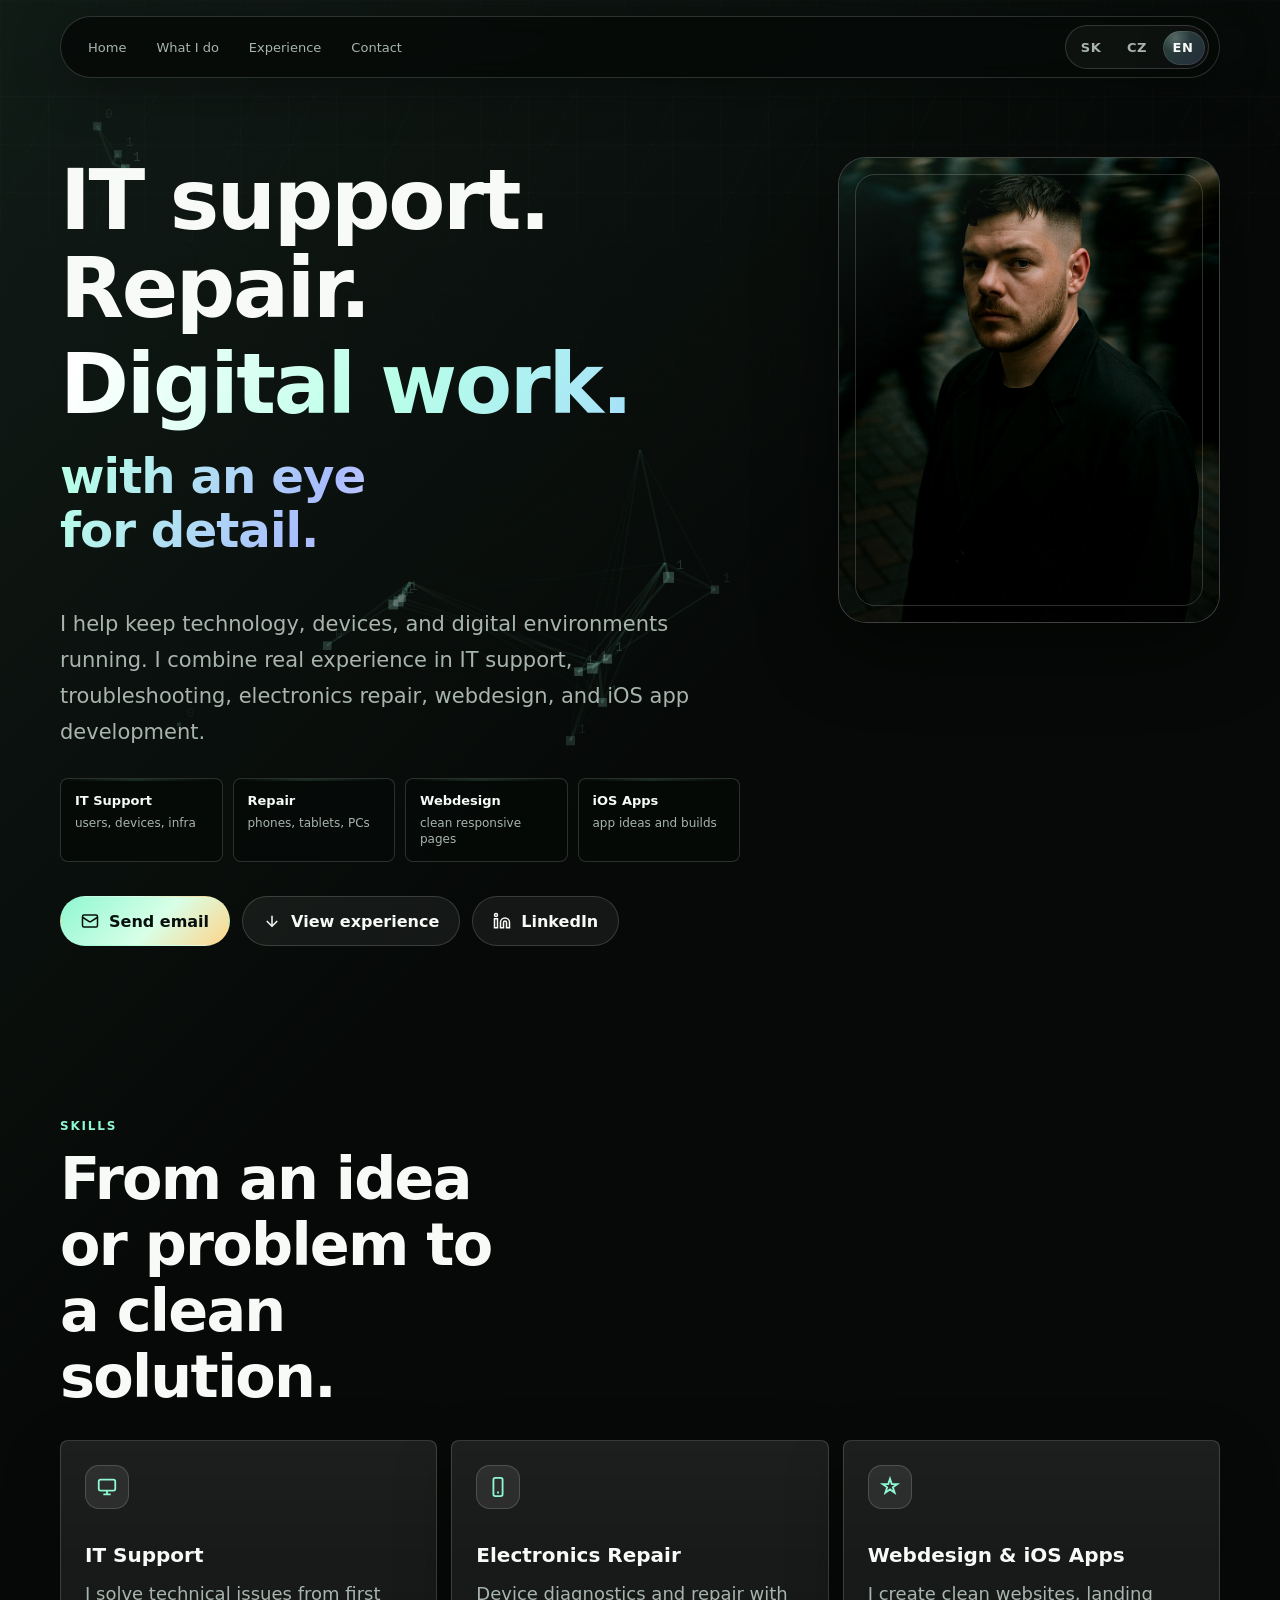
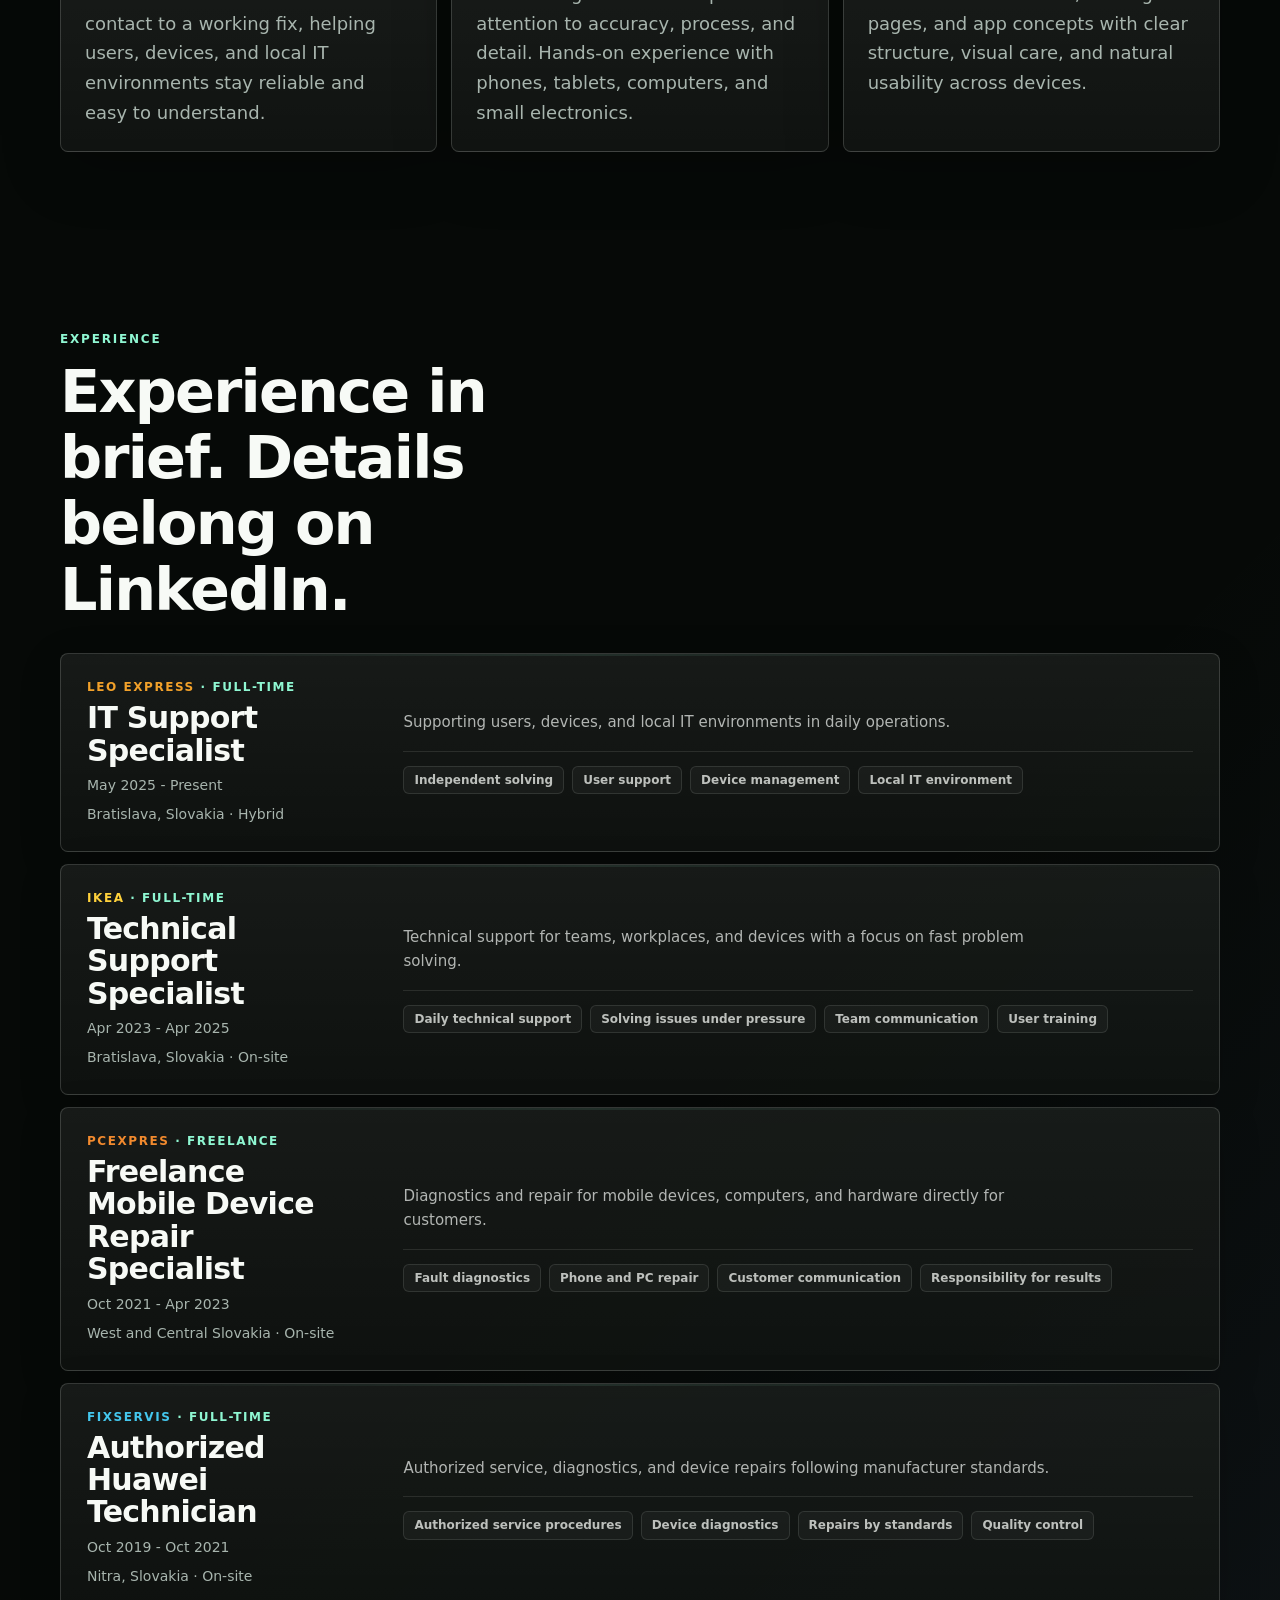
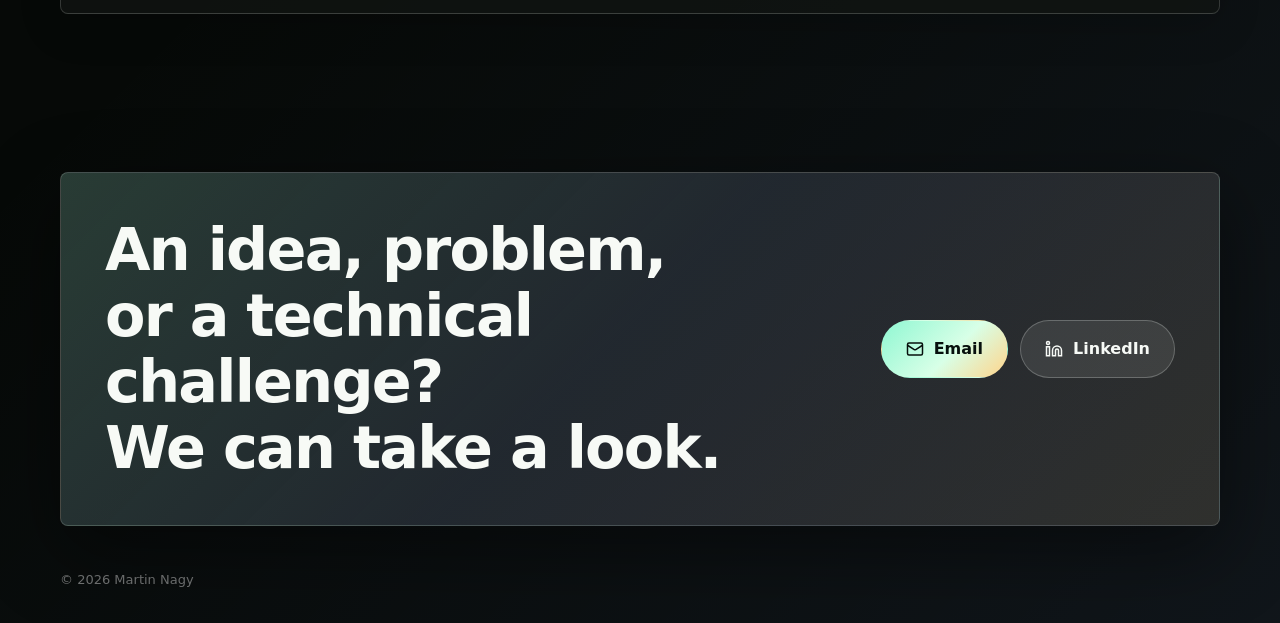
==== index.htm @ c81465e9 "Add files via upload mobile friendly edits" ====
<!DOCTYPE html>
<html lang="sk">
<head>
  <meta charset="UTF-8" />
  <meta name="viewport" content="width=device-width, initial-scale=1.0" />
  <meta name="description" content="Martin Nagy - IT support, electronics repair, webdesign, and iOS app development." />
  <title>MN | Digital</title>
  <style>
    :root {
      color-scheme: dark;
      --bg: #060907;
      --bg-2: #0c1110;
      --panel: rgba(247, 250, 246, 0.08);
      --panel-2: rgba(247, 250, 246, 0.12);
      --text: #f7faf6;
      --muted: #a8b5ae;
      --quiet: #728078;
      --line: rgba(247, 250, 246, 0.16);
      --line-strong: rgba(180, 255, 225, 0.28);
      --mint: #8ff7d2;
      --blue: #87a8ff;
      --amber: #ffd48a;
      --rose: #ff8ead;
      --shadow: 0 24px 80px rgba(0, 0, 0, 0.46);
    }

    @property --glow-alpha {
      syntax: "<number>";
      inherits: false;
      initial-value: 0;
    }

    * {
      box-sizing: border-box;
    }

    html {
      scroll-behavior: smooth;
    }

    body {
      margin: 0;
      min-height: 100vh;
      font-family: Inter, ui-sans-serif, system-ui, -apple-system, BlinkMacSystemFont, "Segoe UI", sans-serif;
      color: var(--text);
      background:
        linear-gradient(135deg, rgba(143, 247, 210, 0.08), transparent 28%),
        linear-gradient(315deg, rgba(135, 168, 255, 0.08), transparent 34%),
        var(--bg);
      overflow-x: hidden;
      isolation: isolate;
    }

    body::before {
      content: "";
      position: fixed;
      inset: 0;
      pointer-events: none;
      z-index: 0;
      opacity: 0.72;
      background:
        linear-gradient(rgba(255, 255, 255, 0.035) 1px, transparent 1px),
        linear-gradient(90deg, rgba(255, 255, 255, 0.035) 1px, transparent 1px),
        repeating-linear-gradient(115deg, transparent 0 88px, rgba(143, 247, 210, 0.045) 89px, transparent 92px);
      background-size: 48px 48px, 48px 48px, 260px 260px;
      mask-image: linear-gradient(to bottom, rgba(0, 0, 0, 0.75), transparent 78%);
    }

    body::after {
      content: "";
      position: fixed;
      inset: 0;
      pointer-events: none;
      z-index: 0;
      opacity: 0.13;
      background-image: radial-gradient(rgba(255,255,255,0.04) 1px, transparent 1px);
    }

    a {
      color: inherit;
    }

    button,
    a {
      -webkit-tap-highlight-color: transparent;
    }

    .cursor-tech {
      position: fixed;
      inset: 0;
      z-index: 0;
      pointer-events: none;
      opacity: 0.42;
      mix-blend-mode: normal;
    }

    #cursor-canvas {
      display: block;
      width: 100%;
      height: 100%;
    }

    .cursor-node,
    .cursor-bit,
    .cursor-link {
      position: absolute;
      left: 0;
      top: 0;
      pointer-events: none;
      will-change: transform, opacity;
    }

    .cursor-node {
      width: 14px;
      height: 14px;
      border-radius: 50%;
      background: radial-gradient(circle, rgba(184, 255, 232, 0.96) 0%, rgba(143, 247, 210, 0.8) 52%, rgba(143, 247, 210, 0) 100%);
      box-shadow: 0 0 30px rgba(143, 247, 210, 0.48), 0 0 52px rgba(143, 247, 210, 0.16);
      filter: blur(0.2px);
    }

    .cursor-bit {
      color: rgba(184, 255, 232, 0.34);
      font-family: ui-monospace, SFMono-Regular, Menlo, Consolas, monospace;
      font-size: 18px;
      line-height: 1;
      text-shadow: 0 0 14px rgba(143, 247, 210, 0.14);
    }

    .cursor-link {
      height: 3px;
      transform-origin: left center;
      background: linear-gradient(90deg, rgba(143, 247, 210, 0.34), rgba(143, 247, 210, 0.16), transparent);
      box-shadow: 0 0 14px rgba(143, 247, 210, 0.16);
    }

    .ambient-tech {
      position: fixed;
      inset: 0;
      z-index: 0;
      pointer-events: none;
      overflow: hidden;
      opacity: 0.5;
    }

    .ambient-tech::before,
    .ambient-tech::after {
      content: none;
    }

    .ambient-orb {
      position: absolute;
      width: 132px;
      height: 132px;
      border-radius: 50%;
      opacity: 0;
      transform: translate(-50%, -50%) scale(0.72);
      background:
        radial-gradient(circle, rgba(184, 255, 232, 0.24) 0%, rgba(143, 247, 210, 0.14) 42%, rgba(143, 247, 210, 0.05) 64%, transparent 78%),
        radial-gradient(circle at 38% 38%, rgba(184, 255, 232, 0.22), transparent 28%);
      box-shadow: 0 0 28px rgba(143, 247, 210, 0.14), 0 0 52px rgba(143, 247, 210, 0.06);
      filter: blur(0.3px);
      animation: ambientOrb 4s ease-in-out forwards;
      will-change: transform, opacity;
    }

    @keyframes ambientOrb {
      0% {
        opacity: 0;
        transform: translate(-50%, -50%) scale(0.68);
      }
      18% {
        opacity: 0.96;
        transform: translate(-50%, -50%) scale(1);
      }
      72% {
        opacity: 0.84;
        transform: translate(-50%, -50%) scale(1.12);
      }
      100% {
        opacity: 0;
        transform: translate(-50%, -50%) scale(1.3);
      }
    }

    @keyframes mobileSignalDrift {
      0% {
        opacity: 0.22;
        transform: translate3d(-3%, -2%, 0) scale(1);
      }
      50% {
        opacity: 0.38;
        transform: translate3d(3%, 2%, 0) scale(1.04);
      }
      100% {
        opacity: 0.22;
        transform: translate3d(-3%, -2%, 0) scale(1);
      }
    }

    .page {
      position: relative;
      z-index: 2;
    }

    .shell {
      width: min(1160px, calc(100% - 32px));
      margin: 0 auto;
    }

    .topbar {
      position: sticky;
      top: 0;
      z-index: 20;
      padding: 16px 0;
      backdrop-filter: blur(18px);
    }

    .nav {
      display: grid;
      grid-template-columns: 1fr auto;
      align-items: center;
      gap: 16px;
      min-height: 58px;
      padding: 8px 10px 8px 14px;
      border: 1px solid var(--line);
      border-radius: 999px;
      background: rgba(6, 9, 7, 0.82);
      box-shadow: 0 12px 50px rgba(0, 0, 0, 0.3);
    }

    .nav-links {
      display: flex;
      justify-content: flex-start;
      gap: 4px;
    }

    .nav-links a,
    .lang-button {
      border: 0;
      border-radius: 999px;
      color: var(--muted);
      background: transparent;
      text-decoration: none;
      font: inherit;
      font-size: 13px;
      line-height: 1;
      cursor: pointer;
      transition: color 180ms ease, background 180ms ease, transform 180ms ease;
    }

    .nav-links a {
      padding: 12px 13px;
    }

    .nav-links a:hover,
    .lang-button:hover,
    .lang-button.active {
      color: var(--text);
    }

    .nav-links a:hover {
      background: rgba(255, 255, 255, 0.08);
    }

    .language-switcher {
      position: relative;
      justify-self: end;
      display: flex;
      align-items: center;
      gap: 4px;
      padding: 4px;
      border: 1px solid var(--line);
      border-radius: 999px;
      background: rgba(255, 255, 255, 0.04);
      isolation: isolate;
      overflow: hidden;
    }

    .language-indicator {
      position: absolute;
      left: 0;
      top: 0;
      z-index: 0;
      width: 42px;
      height: 34px;
      border-radius: 999px;
      background:
        radial-gradient(circle at 30% 20%, rgba(255, 255, 255, 0.22), transparent 38%),
        linear-gradient(135deg, rgba(143, 247, 210, 0.22), rgba(135, 168, 255, 0.18));
      box-shadow:
        inset 0 0 0 1px rgba(255, 255, 255, 0.09),
        0 10px 28px rgba(0, 0, 0, 0.28);
      transition: transform 380ms cubic-bezier(0.22, 1, 0.36, 1), width 380ms cubic-bezier(0.22, 1, 0.36, 1), height 380ms cubic-bezier(0.22, 1, 0.36, 1), box-shadow 240ms ease;
    }

    .language-switcher.switching .language-indicator {
      box-shadow:
        inset 0 0 0 1px rgba(255, 255, 255, 0.16),
        0 0 22px rgba(143, 247, 210, 0.22),
        0 12px 34px rgba(0, 0, 0, 0.32);
    }

    .lang-button {
      position: relative;
      z-index: 1;
      width: 42px;
      height: 34px;
      font-weight: 800;
      letter-spacing: 0.04em;
    }

    [data-i18n],
    [data-i18n-html] {
      transition: opacity 240ms ease, transform 240ms ease, filter 240ms ease;
    }

    body.language-changing [data-i18n],
    body.language-changing [data-i18n-html] {
      opacity: 0.28;
      transform: translateY(5px);
      filter: blur(3px);
    }

    .hero {
      display: grid;
      grid-template-columns: minmax(0, 1.18fr) minmax(170px, 0.62fr);
      gap: clamp(24px, 4vw, 54px);
      align-items: start;
      padding: clamp(48px, 7vh, 68px) 0 clamp(72px, 9vh, 104px);
    }

    .hero-copy {
      position: relative;
    }

    .kicker {
      display: inline-flex;
      align-items: center;
      gap: 10px;
      margin-bottom: 22px;
      color: var(--mint);
      font-size: 12px;
      font-weight: 800;
      letter-spacing: 0.15em;
      text-transform: uppercase;
    }

    .kicker::before {
      content: "";
      width: 9px;
      height: 9px;
      border-radius: 50%;
      background: var(--mint);
      box-shadow: 0 0 22px rgba(143, 247, 210, 0.9);
    }

    h1,
    h2,
    h3,
    p {
      margin: 0;
    }

    h1 {
      max-width: min(700px, 100%);
      font-size: clamp(44px, 6.5vw, 88px);
      line-height: 1.06;
      letter-spacing: -0.028em;
      text-wrap: balance;
    }

    .tone {
      display: block;
      max-width: 100%;
      margin-top: -0.04em;
      padding-top: 0.08em;
      padding-bottom: 0.26em;
      font-size: inherit;
      line-height: 1.16;
      letter-spacing: inherit;
      white-space: normal;
      overflow-wrap: normal;
      color: transparent;
      background: linear-gradient(115deg, #ffffff 4%, #b8ffe8 48%, #9fd7ff 92%);
      -webkit-background-clip: text;
      background-clip: text;
    }

    .detail-tone {
      font-size: 0.58em;
      line-height: 1.12;
      letter-spacing: -0.02em;
      margin-top: -0.2em;
      padding-bottom: 0.18em;
      max-width: 11.8em;
      white-space: normal;
      text-align: left;
      text-wrap: balance;
      background: linear-gradient(115deg, #b8ffe8 4%, #a9bcff 46%, #f0dcff 70%, #ffd48a 96%);
      -webkit-background-clip: text;
      background-clip: text;
    }

    .lead {
      max-width: 680px;
      margin-top: 40px;
      color: var(--muted);
      font-size: clamp(17px, 2vw, 21px);
      line-height: 1.72;
      overflow-wrap: break-word;
    }

    .skill-rail {
      display: grid;
      grid-template-columns: repeat(4, minmax(0, 1fr));
      gap: 10px;
      max-width: 680px;
      margin-top: 28px;
    }

    .rail-item {
      position: relative;
      overflow: hidden;
      isolation: isolate;
      --glow-alpha: 0;
      min-height: 76px;
      padding: 14px;
      border: 1px solid var(--line);
      border-radius: 8px;
      background:
        radial-gradient(circle at var(--x, 50%) var(--y, 0%), rgb(143 247 210 / var(--glow-alpha)), transparent 44%),
        rgba(255, 255, 255, 0.055);
      transition: transform 280ms ease, border-color 280ms ease, background-color 280ms ease, box-shadow 280ms ease, --glow-alpha 360ms ease;
    }

    .rail-item:hover {
      --glow-alpha: 0.1;
      transform: translateY(-3px);
      border-color: var(--line-strong);
      background:
        radial-gradient(circle at var(--x, 50%) var(--y, 0%), rgb(143 247 210 / var(--glow-alpha)), transparent 44%),
        rgba(255, 255, 255, 0.066);
      box-shadow: 0 14px 38px rgba(0, 0, 0, 0.18), 0 0 18px rgba(143, 247, 210, 0.035);
    }

    .rail-item::before {
      content: "";
      position: absolute;
      top: 0;
      left: 0;
      width: 100%;
      height: 2px;
      background: linear-gradient(90deg, transparent 0%, rgba(143, 247, 210, 0.12) 12%, rgba(143, 247, 210, 0.42) 45%, rgba(143, 247, 210, 0.16) 78%, transparent 100%);
      opacity: 0.34;
      box-shadow: 0 0 10px rgba(143, 247, 210, 0.08);
    }

    .rail-item::after {
      content: "";
      position: absolute;
      left: -48%;
      top: 0;
      z-index: 0;
      width: 38%;
      height: 2px;
      border-radius: 999px;
      background: linear-gradient(90deg, transparent, rgba(143, 247, 210, 0.18), rgba(143, 247, 210, 0.64), rgba(143, 247, 210, 0.18), transparent);
      box-shadow: 0 0 14px rgba(143, 247, 210, 0.18);
      animation: neonSweep 10.5s ease-in-out infinite;
      pointer-events: none;
    }

    .rail-item:nth-child(2)::after {
      animation-delay: 2.2s;
    }

    .rail-item:nth-child(3)::after {
      animation-delay: 4.4s;
    }

    .rail-item:nth-child(4)::after {
      animation-delay: 6.6s;
    }

    .rail-item strong,
    .rail-item span {
      position: relative;
      z-index: 1;
      display: block;
    }

    .rail-item strong {
      margin-bottom: 6px;
      font-size: 13px;
      line-height: 1.2;
    }

    .rail-item span {
      color: var(--muted);
      font-size: 12px;
      line-height: 1.35;
      overflow-wrap: break-word;
    }

    .actions {
      display: flex;
      flex-wrap: wrap;
      gap: 12px;
      margin-top: 34px;
    }

    .button {
      display: inline-flex;
      align-items: center;
      justify-content: center;
      gap: 10px;
      min-height: 50px;
      padding: 0 20px;
      border: 1px solid var(--line);
      border-radius: 999px;
      color: var(--text);
      background: rgba(255, 255, 255, 0.06);
      text-decoration: none;
      text-align: center;
      font-weight: 750;
      white-space: normal;
      transition: transform 200ms ease, border-color 200ms ease, background 200ms ease, box-shadow 200ms ease;
    }

    .button:hover {
      transform: translateY(-3px);
      border-color: var(--line-strong);
      background: rgba(255, 255, 255, 0.1);
      box-shadow: 0 16px 40px rgba(0, 0, 0, 0.26);
    }

    .button.primary {
      color: #07100d;
      border-color: transparent;
      background: linear-gradient(135deg, var(--mint), #d8ffe7 56%, var(--amber));
    }

    .button svg {
      width: 18px;
      height: 18px;
      flex: 0 0 auto;
    }

    .profile {
      position: relative;
      display: grid;
      gap: 16px;
      justify-self: end;
      width: min(420px, 100%);
    }

    .portrait {
      position: relative;
      overflow: hidden;
      aspect-ratio: 0.82;
      border: 1px solid var(--line);
      border-radius: 28px;
      background: var(--panel);
      box-shadow: var(--shadow);
      isolation: isolate;
    }

    .portrait::before {
      content: "";
      position: absolute;
      inset: 0;
      z-index: 2;
      background:
        linear-gradient(145deg, rgba(143, 247, 210, 0.1), transparent 34%),
        linear-gradient(to top, rgba(0, 0, 0, 0.54), transparent 50%);
      pointer-events: none;
    }

    .portrait::after {
      content: "";
      position: absolute;
      inset: 16px;
      z-index: 3;
      border: 1px solid rgba(255, 255, 255, 0.17);
      border-radius: 20px;
      pointer-events: none;
    }

    .portrait img {
      width: 100%;
      height: 100%;
      object-fit: cover;
      transform: scale(1.035);
      filter: saturate(0.96) contrast(1.06);
    }

    .status-card {
      display: grid;
      grid-template-columns: 1fr auto;
      gap: 14px;
      align-items: center;
      padding: 18px;
      border: 1px solid var(--line);
      border-radius: 18px;
      background: rgba(255, 255, 255, 0.075);
      backdrop-filter: blur(16px);
      box-shadow: 0 18px 60px rgba(0, 0, 0, 0.24);
    }

    .status-card strong {
      display: block;
      margin-bottom: 5px;
      font-size: 18px;
    }

    .status-card span {
      color: var(--muted);
      font-size: 13px;
      line-height: 1.5;
    }

    .signal {
      width: 52px;
      height: 52px;
      border-radius: 16px;
      background:
        linear-gradient(135deg, rgba(143, 247, 210, 0.32), rgba(135, 168, 255, 0.14)),
        rgba(255, 255, 255, 0.08);
      display: grid;
      place-items: center;
      color: var(--mint);
    }

    .signal svg {
      width: 25px;
      height: 25px;
    }

    section {
      padding: 88px 0;
    }

    .section-head {
      display: grid;
      grid-template-columns: 0.8fr 1.2fr;
      gap: 28px;
      align-items: end;
      margin-bottom: 30px;
    }

    .label {
      color: var(--mint);
      font-size: 12px;
      font-weight: 850;
      letter-spacing: 0.15em;
      text-transform: uppercase;
    }

    h2 {
      margin-top: 12px;
      font-size: clamp(32px, 4.6vw, 62px);
      line-height: 1.12;
      letter-spacing: -0.03em;
    }

    .section-copy {
      color: var(--muted);
      font-size: 17px;
      line-height: 1.72;
    }

    .services {
      display: grid;
      grid-template-columns: repeat(3, minmax(0, 1fr));
      gap: 14px;
    }

    .card {
      position: relative;
      overflow: hidden;
      min-height: 232px;
      padding: 24px;
      border: 1px solid var(--line);
      border-radius: 8px;
      background: linear-gradient(180deg, rgba(255, 255, 255, 0.095), rgba(255, 255, 255, 0.045));
      box-shadow: 0 18px 60px rgba(0, 0, 0, 0.24);
      transition: transform 280ms ease, border-color 280ms ease, background 280ms ease, box-shadow 280ms ease;
    }

    .card::before {
      content: "";
      position: absolute;
      inset: -1px;
      opacity: 0;
      background: radial-gradient(circle at var(--x, 50%) var(--y, 0%), rgba(143, 247, 210, 0.14), transparent 38%);
      transition: opacity 320ms ease;
      pointer-events: none;
    }

    .card:hover {
      transform: translateY(-3px);
      border-color: var(--line-strong);
      background: linear-gradient(180deg, rgba(255, 255, 255, 0.108), rgba(255, 255, 255, 0.048));
      box-shadow: 0 18px 54px rgba(0, 0, 0, 0.24), 0 0 20px rgba(143, 247, 210, 0.035);
    }

    .card:hover::before {
      opacity: 1;
    }

    .card > * {
      position: relative;
      z-index: 1;
    }

    .icon {
      display: grid;
      place-items: center;
      width: 44px;
      height: 44px;
      margin-bottom: 34px;
      border-radius: 14px;
      color: var(--mint);
      background: rgba(255, 255, 255, 0.08);
      border: 1px solid var(--line);
    }

    .icon svg {
      width: 22px;
      height: 22px;
    }

    .card h3 {
      margin-bottom: 12px;
      font-size: 20px;
      line-height: 1.2;
    }

    .card p {
      color: var(--muted);
      line-height: 1.65;
      font-size: 18px;
    }

    .stack {
      display: flex;
      flex-wrap: wrap;
      gap: 10px;
      margin-top: 26px;
    }

    .pill {
      padding: 10px 13px;
      border: 1px solid var(--line);
      border-radius: 999px;
      color: var(--muted);
      background: rgba(255, 255, 255, 0.045);
      font-size: 14px;
    }

    .metric-grid {
      display: grid;
      grid-template-columns: repeat(4, minmax(0, 1fr));
      gap: 12px;
      margin-top: 34px;
    }

    .metric {
      position: relative;
      overflow: hidden;
      padding: 18px;
      border: 1px solid var(--line);
      border-radius: 8px;
      background: rgba(255, 255, 255, 0.055);
    }

    .metric::before {
      content: "";
      position: absolute;
      left: 0;
      top: 0;
      width: 100%;
      height: 2px;
      background: linear-gradient(90deg, transparent 0%, rgba(143, 247, 210, 0.1) 12%, rgba(143, 247, 210, 0.38) 46%, rgba(143, 247, 210, 0.14) 78%, transparent 100%);
      opacity: 0.3;
      box-shadow: 0 0 10px rgba(143, 247, 210, 0.08);
    }

    .metric::after {
      content: "";
      position: absolute;
      left: -52%;
      top: 0;
      width: 40%;
      height: 2px;
      border-radius: 999px;
      background: linear-gradient(90deg, transparent, rgba(143, 247, 210, 0.16), rgba(143, 247, 210, 0.58), rgba(143, 247, 210, 0.16), transparent);
      box-shadow: 0 0 14px rgba(143, 247, 210, 0.16);
      animation: neonSweep 12s ease-in-out infinite;
      pointer-events: none;
    }

    .metric:nth-child(2)::after {
      animation-delay: 3s;
    }

    .metric:nth-child(3)::after {
      animation-delay: 6s;
    }

    .metric:nth-child(4)::after {
      animation-delay: 9s;
    }

    .metric strong {
      display: block;
      margin-bottom: 6px;
      font-size: 24px;
      letter-spacing: -0.03em;
      color: var(--text);
    }

    .metric span {
      color: var(--muted);
      font-size: 13px;
      line-height: 1.45;
    }

    .experience-list {
      display: grid;
      gap: 12px;
    }

    .experience-item {
      position: relative;
      overflow: hidden;
      --glow-alpha: 0;
      display: grid;
      grid-template-columns: minmax(260px, 0.34fr) minmax(0, 1fr);
      gap: clamp(22px, 4vw, 48px);
      align-items: center;
      padding: clamp(20px, 2.4vw, 26px);
      border: 1px solid var(--line);
      border-radius: 8px;
      background:
        radial-gradient(circle at var(--x, 50%) var(--y, 0%), rgb(143 247 210 / var(--glow-alpha)), transparent 40%),
        linear-gradient(180deg, rgba(255, 255, 255, 0.07), rgba(255, 255, 255, 0.035)),
        rgba(6, 9, 7, 0.82);
      box-shadow: 0 12px 42px rgba(0, 0, 0, 0.18);
      transition: transform 280ms ease, border-color 280ms ease, background-color 280ms ease, box-shadow 280ms ease, --glow-alpha 360ms ease;
    }

    .experience-item:hover {
      --glow-alpha: 0.08;
      transform: translateY(-3px);
      border-color: var(--line-strong);
      background:
        radial-gradient(circle at var(--x, 50%) var(--y, 0%), rgb(143 247 210 / var(--glow-alpha)), transparent 40%),
        linear-gradient(180deg, rgba(255, 255, 255, 0.078), rgba(255, 255, 255, 0.038)),
        rgba(6, 9, 7, 0.86);
      box-shadow: 0 16px 48px rgba(0, 0, 0, 0.2), 0 0 18px rgba(143, 247, 210, 0.028);
    }

    .experience-item::before {
      content: "";
      position: absolute;
      left: 0;
      top: 0;
      width: 100%;
      height: 2px;
      background: linear-gradient(90deg, transparent 0%, rgba(143, 247, 210, 0.1) 12%, rgba(143, 247, 210, 0.34) 46%, rgba(143, 247, 210, 0.12) 78%, transparent 100%);
      opacity: 0.28;
      box-shadow: 0 0 10px rgba(143, 247, 210, 0.08);
    }

    .experience-item::after {
      content: "";
      position: absolute;
      left: -34%;
      top: 0;
      width: 24%;
      height: 2px;
      border-radius: 999px;
      background: linear-gradient(90deg, transparent, rgba(143, 247, 210, 0.14), rgba(143, 247, 210, 0.54), rgba(143, 247, 210, 0.14), transparent);
      box-shadow: 0 0 14px rgba(143, 247, 210, 0.16);
      animation: neonSweep 14s ease-in-out infinite;
      pointer-events: none;
    }

    .experience-item:nth-child(2)::after {
      animation-delay: 3.5s;
    }

    .experience-item:nth-child(3)::after {
      animation-delay: 7s;
    }

    .experience-item:nth-child(4)::after {
      animation-delay: 10.5s;
    }

    .experience-meta {
      display: grid;
      gap: 8px;
      align-items: start;
      max-width: none;
    }

    .company {
      color: var(--mint);
      font-size: 12px;
      font-weight: 850;
      letter-spacing: 0.13em;
      text-transform: uppercase;
    }

    .company-brand.leo {
      color: #f2a12a;
    }

    .company-brand.ikea {
      color: #ffd23c;
    }

    .company-brand.pcexpres {
      color: #f28a2e;
    }

    .company-brand.fixservis {
      color: #44c7ee;
    }

    .role {
      font-size: clamp(22px, 2.35vw, 30px);
      line-height: 1.08;
      letter-spacing: -0.025em;
    }

    .duration,
    .location {
      color: var(--muted);
      font-size: 14px;
      line-height: 1.5;
      text-align: left;
    }

    .experience-details {
      min-width: 0;
    }

    .experience-summary {
      max-width: 68ch;
      color: rgba(247, 250, 246, 0.7);
      font-size: 15px;
      line-height: 1.58;
    }

    .experience-skills {
      display: flex;
      flex-wrap: wrap;
      gap: 8px;
      margin-top: 16px;
      padding-top: 14px;
      border-top: 1px solid rgba(247, 250, 246, 0.1);
      overflow: visible;
    }

    .experience-skills span {
      position: relative;
      overflow: hidden;
      display: inline-flex;
      align-items: center;
      justify-content: center;
      min-height: 28px;
      padding: 6px 10px;
      border: 1px solid rgba(247, 250, 246, 0.11);
      border-radius: 6px;
      color: rgba(247, 250, 246, 0.74);
      background: rgba(255, 255, 255, 0.035);
      transition: color 180ms ease, border-color 180ms ease, background 180ms ease;
    }

    .experience-skills b {
      position: relative;
      z-index: 1;
      display: block;
      color: inherit;
      font-size: 12px;
      font-weight: 720;
      line-height: 1.2;
      letter-spacing: 0;
      text-align: center;
      text-shadow: none;
    }

    .experience-skills span::before {
      content: none;
    }

    .experience-skills span:hover {
      color: rgba(247, 250, 246, 0.96);
      border-color: rgba(143, 247, 210, 0.24);
      background: rgba(143, 247, 210, 0.055);
    }

    .experience-skills span:hover b {
      color: inherit;
    }

    .rail-item,
    .card,
    .metric,
    .experience-item,
    .contact-band,
    .status-card {
      background-color: rgba(6, 9, 7, 0.78);
    }

    .contact-band {
      display: grid;
      --glow-alpha: 0;
      grid-template-columns: minmax(0, 1fr) auto;
      gap: 34px;
      align-items: center;
      margin: 70px 0 46px;
      padding: clamp(30px, 4vw, 44px);
      border: 1px solid var(--line);
      border-radius: 8px;
      background:
        radial-gradient(circle at var(--x, 50%) var(--y, 0%), rgb(143 247 210 / var(--glow-alpha)), transparent 44%),
        linear-gradient(135deg, rgba(143, 247, 210, 0.16), rgba(135, 168, 255, 0.08) 48%, rgba(255, 212, 138, 0.08)),
        rgba(255, 255, 255, 0.06);
      box-shadow: var(--shadow);
      transition: transform 280ms ease, border-color 280ms ease, background-color 280ms ease, box-shadow 280ms ease, --glow-alpha 360ms ease;
    }

    .contact-band:hover {
      --glow-alpha: 0.09;
      transform: translateY(-3px);
      border-color: var(--line-strong);
      background:
        radial-gradient(circle at var(--x, 50%) var(--y, 0%), rgb(143 247 210 / var(--glow-alpha)), transparent 44%),
        linear-gradient(135deg, rgba(143, 247, 210, 0.16), rgba(135, 168, 255, 0.085) 48%, rgba(255, 212, 138, 0.085)),
        rgba(255, 255, 255, 0.07);
      box-shadow: 0 20px 66px rgba(0, 0, 0, 0.28), 0 0 22px rgba(143, 247, 210, 0.035);
    }

    .contact-band h2 {
      max-width: none;
      margin: 0;
      white-space: normal;
    }

    .contact-keep {
      display: inline-block;
      white-space: nowrap;
    }

    .contact-band .actions {
      justify-content: flex-end;
      margin-top: 0;
    }

    .contact-band .button {
      position: relative;
      overflow: hidden;
      min-height: 58px;
      padding: 0 24px;
      font-size: 16px;
      transition: transform 280ms ease, border-color 280ms ease, background 280ms ease, box-shadow 280ms ease;
    }

    .contact-band .button::before {
      content: "";
      position: absolute;
      inset: -1px;
      opacity: 0;
      background: radial-gradient(circle at 50% 0%, rgba(143, 247, 210, 0.18), transparent 58%);
      transition: opacity 320ms ease;
      pointer-events: none;
    }

    .contact-band .button:hover {
      transform: translateY(-3px);
      box-shadow: 0 18px 44px rgba(0, 0, 0, 0.24), 0 0 22px rgba(143, 247, 210, 0.055);
    }

    .contact-band .button:hover::before {
      opacity: 1;
    }

    .contact-band .button > * {
      position: relative;
      z-index: 1;
    }

    .contact-band .button.primary:hover {
      background: linear-gradient(135deg, #9ffbdd, #e3ffed 56%, #ffe0a3);
    }

    .contact-band .button:not(.primary) {
      border-color: rgba(247, 250, 246, 0.24);
      background: rgba(255, 255, 255, 0.09);
    }

    .contact-band .button:not(.primary):hover {
      border-color: rgba(143, 247, 210, 0.34);
      background: rgba(255, 255, 255, 0.12);
    }

    .footer {
      display: flex;
      justify-content: space-between;
      gap: 18px;
      padding: 0 0 36px;
      color: rgba(255, 255, 255, 0.44);
      font-size: 13px;
    }

    .reveal {
      opacity: 0;
      transform: translateY(24px);
      transition: opacity 520ms ease, transform 520ms ease;
    }

    .reveal.visible {
      opacity: 1;
      transform: translateY(0);
    }

    @keyframes neonSweep {
      0% {
        opacity: 0;
        left: -52%;
      }
      8% {
        opacity: 0;
        left: -52%;
      }
      16% {
        opacity: 0.72;
      }
      42% {
        opacity: 0.72;
        left: 108%;
      }
      50% {
        opacity: 0;
        left: 108%;
      }
      100% {
        opacity: 0;
        left: 108%;
      }
    }

    @media (prefers-reduced-motion: reduce) {
      *,
      *::before,
      *::after {
        scroll-behavior: auto !important;
        transition-duration: 0.01ms !important;
        animation-duration: 0.01ms !important;
        animation-iteration-count: 1 !important;
      }
    }

    @media (max-width: 900px) {
      .nav {
        grid-template-columns: 1fr auto;
      }

      .nav-links {
        display: none;
      }

      .section-head,
      .contact-band {
        grid-template-columns: 1fr;
      }

      .contact-band h2 {
        white-space: normal;
      }

      .contact-band .actions {
        justify-content: flex-start;
      }

      .services,
      .metric-grid {
        grid-template-columns: 1fr;
      }

      .skill-rail {
        grid-template-columns: repeat(2, minmax(0, 1fr));
      }

      .experience-item {
        grid-template-columns: 1fr;
        align-items: start;
      }

      .experience-meta {
        gap: 8px;
      }

      .duration,
      .location {
        white-space: normal;
      }

      .experience-skills {
        display: grid;
        grid-template-columns: 1fr;
        margin-top: 18px;
        gap: 8px;
      }

      .experience-skills span {
        width: 100%;
        min-height: 24px;
        justify-content: flex-start;
        text-align: left;
      }

      .experience-skills b {
        text-align: left;
      }
    }

    @media (max-width: 700px) {
      body {
        background:
          radial-gradient(circle at 15% 8%, rgba(143, 247, 210, 0.12), transparent 28%),
          radial-gradient(circle at 92% 28%, rgba(135, 168, 255, 0.1), transparent 30%),
          linear-gradient(135deg, rgba(143, 247, 210, 0.055), transparent 32%),
          var(--bg);
      }

      body::before {
        opacity: 0.55;
        background-size: 48px 48px, 48px 48px, 220px 220px;
        mask-image: linear-gradient(to bottom, rgba(0, 0, 0, 0.82), transparent 88%);
      }

      .ambient-tech {
        opacity: 0.72;
      }

      .ambient-tech::before,
      .ambient-tech::after {
        content: "";
        position: absolute;
        inset: -12%;
        background:
          radial-gradient(circle at 18% 18%, rgba(143, 247, 210, 0.32) 0 2px, transparent 3px),
          radial-gradient(circle at 74% 24%, rgba(184, 255, 232, 0.24) 0 2px, transparent 3px),
          radial-gradient(circle at 55% 62%, rgba(135, 168, 255, 0.2) 0 2px, transparent 3px),
          linear-gradient(115deg, transparent 0 26%, rgba(143, 247, 210, 0.08) 26.3%, transparent 27% 58%, rgba(135, 168, 255, 0.065) 58.4%, transparent 59%);
        background-size: 220px 220px, 180px 180px, 260px 260px, 260px 260px;
        filter: blur(0.1px);
        animation: mobileSignalDrift 9s ease-in-out infinite;
      }

      .ambient-tech::after {
        opacity: 0.55;
        transform: rotate(10deg);
        animation-duration: 13s;
        animation-direction: reverse;
      }

      .topbar {
        padding: 10px 0 6px;
      }

      .nav {
        grid-template-columns: 1fr auto;
        min-height: auto;
        padding: 8px;
        border-radius: 20px;
      }

      .nav-links {
        display: grid;
        grid-template-columns: repeat(4, minmax(0, auto));
        gap: 2px;
        overflow-x: auto;
        scrollbar-width: none;
      }

      .nav-links::-webkit-scrollbar {
        display: none;
      }

      .nav-links a {
        padding: 10px 8px;
        font-size: 12px;
        white-space: nowrap;
      }

      .language-switcher {
        padding: 3px;
      }

      .lang-button {
        width: 34px;
        height: 30px;
      }

      .hero {
        grid-template-columns: minmax(0, 1fr) minmax(118px, 34vw);
        min-height: auto;
        gap: 18px;
        align-items: start;
        padding-top: 30px;
        padding-bottom: 46px;
      }

      .profile {
        grid-column: 2;
        grid-row: 1;
        justify-self: end;
        width: min(170px, 34vw);
      }

      .hero-copy {
        display: contents;
      }

      .hero-copy h1 {
        grid-column: 1;
        grid-row: 1;
      }

      .hero-copy .lead,
      .hero-copy .skill-rail,
      .hero-copy .actions {
        grid-column: 1 / -1;
      }

      .lead {
        max-width: 100%;
      }

      .skill-rail {
        grid-template-columns: repeat(2, minmax(0, 1fr));
        max-width: 100%;
      }
    }

    @media (max-width: 560px) {
      .shell {
        width: min(100% - 28px, 1160px);
      }

      .topbar {
        padding: 8px 0 6px;
      }

      .nav {
        gap: 8px;
      }

      .language-switcher {
        gap: 2px;
      }

      .lang-button {
        width: 36px;
        height: 32px;
        font-size: 12px;
      }

      h1 {
        max-width: 100%;
        font-size: clamp(30px, 8.6vw, 46px);
        line-height: 1.1;
        letter-spacing: -0.012em;
      }

      .tone {
        font-size: inherit;
        margin-top: -0.02em;
        padding-top: 0.06em;
        padding-bottom: 0.24em;
        line-height: 1.16;
      }

      .detail-tone {
        font-size: 0.62em;
        line-height: 1.2;
        margin-top: -0.12em;
        padding-bottom: 0.22em;
        text-align: left;
        white-space: normal;
      }

      .lead {
        margin-top: 10px;
      }

      .hero {
        gap: 18px;
        padding-top: 26px;
        padding-bottom: 42px;
      }

      .profile {
        width: min(156px, 35vw);
      }

      .portrait {
        aspect-ratio: 0.82;
        border-radius: 18px;
      }

      .portrait img {
        object-position: center 18%;
      }

      .portrait::after {
        inset: 11px;
        border-radius: 14px;
      }

      .lead {
        margin-top: 10px;
        font-size: 16px;
        line-height: 1.68;
      }

      .skill-rail {
        gap: 8px;
        margin-top: 22px;
      }

      .rail-item {
        min-height: 72px;
        padding: 12px;
      }

      .rail-item strong {
        font-size: 12px;
      }

      .rail-item span {
        font-size: 11px;
      }

      .actions,
      .contact-band .actions {
        width: 100%;
        gap: 10px;
      }

      .button {
        width: 100%;
      }

      .hero .actions a[href^="mailto:"] {
        order: 1;
      }

      .hero .actions a[href*="linkedin.com"] {
        order: 2;
      }

      .hero .actions a[href="#experience"] {
        order: 3;
      }

      .experience-item {
        padding: 20px;
      }

      .role {
        font-size: clamp(21px, 7vw, 28px);
      }

      .experience-skills span {
        min-height: 24px;
      }

      section {
        padding: 54px 0;
      }

      .contact-band {
        margin: 48px 0 34px;
        padding: 24px;
      }

      .contact-band .button {
        min-height: 54px;
      }

      .footer {
        flex-direction: column;
      }
    }

    @media (max-width: 430px) {
      .hero {
        grid-template-columns: minmax(0, 1fr) minmax(108px, 32vw);
        column-gap: 12px;
      }

      .profile {
        width: min(132px, 32vw);
      }

      h1 {
        font-size: clamp(28px, 8.2vw, 38px);
      }

      .skill-rail {
        grid-template-columns: repeat(2, minmax(0, 1fr));
      }

      .rail-item {
        min-height: 70px;
      }

      .nav-links a {
        padding-inline: 7px;
        font-size: 11px;
      }

      .lang-button {
        width: 31px;
        height: 29px;
      }

      h2 {
        font-size: clamp(30px, 10vw, 42px);
      }
    }

    @media (hover: none), (pointer: coarse) {
      .cursor-tech {
        display: block;
        opacity: 0.3;
        mix-blend-mode: screen;
      }
    }
  </style>
</head>
<body id="top">
  <div class="cursor-tech" aria-hidden="true">
    <canvas id="cursor-canvas"></canvas>
  </div>
  <div class="ambient-tech" aria-hidden="true"></div>
  <div class="page">
    <header class="topbar">
      <nav class="nav shell" aria-label="Primary navigation">
        <div class="nav-links">
          <a href="#top" data-i18n="nav.home">Úvod</a>
          <a href="#services" data-i18n="nav.services">Čo robím</a>
          <a href="#experience" data-i18n="nav.experience">Skúsenosti</a>
          <a href="#contact" data-i18n="nav.contact">Kontakt</a>
        </div>

        <div class="language-switcher" aria-label="Language switcher">
          <span class="language-indicator" aria-hidden="true"></span>
          <button class="lang-button" type="button" data-lang="sk" aria-label="Slovensky">SK</button>
          <button class="lang-button" type="button" data-lang="cs" aria-label="Česky">CZ</button>
          <button class="lang-button" type="button" data-lang="en" aria-label="English">EN</button>
        </div>
      </nav>
    </header>

    <main class="shell">
      <section class="hero" aria-labelledby="hero-title">
        <div class="hero-copy reveal">
          <h1 id="hero-title" data-i18n-html="hero.title">IT podpora.<br>Opravy.<br><span class="tone">Digitálne riešenia.</span><span class="tone detail-tone">s citom pre detail.</span></h1>
          <p class="lead" data-i18n="hero.lead">Pomáham udržať techniku, zariadenia a digitálne prostredia v chode. Spájam reálnu prax v IT podpore, troubleshootingu, opravách elektroniky, webdesigne a vývoji iOS aplikácií.</p>
          <div class="skill-rail" aria-label="Core skills">
            <div class="rail-item">
              <strong data-i18n="rail.support.title">IT podpora</strong>
              <span data-i18n="rail.support.copy">používatelia, zariadenia, infra</span>
            </div>
            <div class="rail-item">
              <strong data-i18n="rail.repair.title">Repair</strong>
              <span data-i18n="rail.repair.copy">telefóny, tablety, PC</span>
            </div>
            <div class="rail-item">
              <strong data-i18n="rail.web.title">Webdesign</strong>
              <span data-i18n="rail.web.copy">čisté responzívne stránky</span>
            </div>
            <div class="rail-item">
              <strong data-i18n="rail.ios.title">iOS Apps</strong>
              <span data-i18n="rail.ios.copy">nápady a vývoj aplikácií</span>
            </div>
          </div>
          <div class="actions">
            <a class="button primary" href="mailto:martinus.nagy@gmail.com">
              <svg viewBox="0 0 24 24" fill="none" stroke="currentColor" stroke-width="2" aria-hidden="true"><path d="m22 7-8.991 5.727a2 2 0 0 1-2.009 0L2 7"/><rect x="2" y="4" width="20" height="16" rx="2"/></svg>
              <span data-i18n="hero.email">Napísať email</span>
            </a>
            <a class="button" href="#experience">
              <svg viewBox="0 0 24 24" fill="none" stroke="currentColor" stroke-width="2" aria-hidden="true"><path d="M12 5v14"/><path d="m19 12-7 7-7-7"/></svg>
              <span data-i18n="hero.work">Pozrieť skúsenosti</span>
            </a>
            <a class="button" href="https://www.linkedin.com/in/nagymartinus/" data-linkedin-app="linkedin://in/nagymartinus" target="_blank" rel="noopener">
              <svg viewBox="0 0 24 24" fill="none" stroke="currentColor" stroke-width="2" aria-hidden="true"><path d="M16 8a6 6 0 0 1 6 6v7h-4v-7a2 2 0 0 0-4 0v7h-4v-7a6 6 0 0 1 6-6z"/><rect x="2" y="9" width="4" height="12"/><circle cx="4" cy="4" r="2"/></svg>
              <span>LinkedIn</span>
            </a>
          </div>
        </div>

        <aside class="profile reveal" aria-label="Profile">
          <div class="portrait">
            <img src="./avat.jpg" alt="Martin Nagy portrait" />
          </div>
        </aside>
      </section>

      <section id="services" class="reveal" aria-labelledby="services-title">
        <div class="section-head">
          <div>
            <span class="label" data-i18n="services.label">Skills</span>
            <h2 id="services-title" data-i18n="services.title">Od nápadu či problému po čisté riešenie.</h2>
          </div>
        </div>

        <div class="services">
          <article class="card">
            <div class="icon" aria-hidden="true">
              <svg viewBox="0 0 24 24" fill="none" stroke="currentColor" stroke-width="2"><rect x="3" y="4" width="18" height="12" rx="2"/><path d="M8 20h8"/><path d="M12 16v4"/></svg>
            </div>
          <h3 data-i18n="services.it.title">IT podpora</h3>
          <p data-i18n="services.it.copy">Riešim technické problémy od prvého kontaktu po funkčné riešenie. Pomáham používateľom, zariadeniam aj lokálnemu IT prostrediu fungovať spoľahlivo a prehľadne.</p>
          </article>

          <article class="card">
            <div class="icon" aria-hidden="true">
              <svg viewBox="0 0 24 24" fill="none" stroke="currentColor" stroke-width="2"><rect x="7" y="2" width="10" height="20" rx="2"/><path d="M11 18h2"/></svg>
            </div>
            <h3 data-i18n="services.repair.title">Opravy elektroniky</h3>
          <p data-i18n="services.repair.copy">Diagnostika a opravy zariadení s dôrazom na presnosť, postup a detail. Skúsenosť s telefónmi, tabletmi, počítačmi aj menšou elektronikou.</p>
          </article>

          <article class="card">
            <div class="icon" aria-hidden="true">
              <svg viewBox="0 0 24 24" fill="none" stroke="currentColor" stroke-width="2"><path d="m12 3 1.9 5.8h6.1l-4.9 3.6 1.9 5.8-5-3.6-5 3.6 1.9-5.8-4.9-3.6h6.1z"/></svg>
            </div>
            <h3 data-i18n="services.design.title">Webdesign & iOS Apps</h3>
          <p data-i18n="services.design.copy">Tvorím čisté weby, landing pages a app koncepty, ktoré majú zrozumiteľnú štruktúru, dobrý vizuálny cit a fungujú prirodzene na rôznych zariadeniach.</p>
          </article>
        </div>
      </section>

      <section id="experience" class="reveal" aria-labelledby="experience-title">
        <div class="section-head">
          <div>
            <span class="label" data-i18n="experience.label">Experience</span>
            <h2 id="experience-title" data-i18n="experience.title">Skúsenosti stručne. Detaily patria na LinkedIn.</h2>
          </div>
        </div>

        <div class="experience-list">
          <article class="experience-item">
            <div class="experience-meta">
              <span class="company"><span class="company-brand leo" data-i18n="experience.leo.companyName">Leo Express</span> · <span data-i18n="experience.leo.workType">Full-time</span></span>
              <h3 class="role" data-i18n="experience.leo.role">IT Support Specialist</h3>
              <span class="duration" data-i18n="experience.leo.duration">May 2025 - Present</span>
              <span class="location" data-i18n="experience.leo.location">Bratislava, Slovakia · Hybrid</span>
            </div>
            <div class="experience-details">
              <p class="experience-summary" data-i18n="experience.leo.copy">Podpora používateľov, zariadení a lokálneho IT prostredia v každodennej prevádzke.</p>
              <div class="experience-skills">
                <span><b data-i18n="experience.leo.skill1">Samostatné riešenie</b></span>
                <span><b data-i18n="experience.leo.skill2">Podpora používateľov</b></span>
                <span><b data-i18n="experience.leo.skill3">Správa zariadení</b></span>
                <span><b data-i18n="experience.leo.skill4">Lokálne IT prostredie</b></span>
              </div>
            </div>
          </article>

          <article class="experience-item">
            <div class="experience-meta">
              <span class="company"><span class="company-brand ikea" data-i18n="experience.ikea.companyName">IKEA</span> · <span data-i18n="experience.ikea.workType">Full-time</span></span>
              <h3 class="role" data-i18n="experience.ikea.role">Technical Support Specialist</h3>
              <span class="duration" data-i18n="experience.ikea.duration">Apr 2023 - Apr 2025</span>
              <span class="location" data-i18n="experience.ikea.location">Bratislava, Slovakia · On-site</span>
            </div>
            <div class="experience-details">
              <p class="experience-summary" data-i18n="experience.ikea.copy">Technická podpora tímov, pracovísk a zariadení s dôrazom na rýchle riešenie problémov.</p>
              <div class="experience-skills">
                <span><b data-i18n="experience.ikea.skill1">Denná technická podpora</b></span>
                <span><b data-i18n="experience.ikea.skill2">Riešenie problémov pod tlakom</b></span>
                <span><b data-i18n="experience.ikea.skill3">Komunikácia s tímami</b></span>
                <span><b data-i18n="experience.ikea.skill4">Používateľské školenia</b></span>
              </div>
            </div>
          </article>

          <article class="experience-item">
            <div class="experience-meta">
              <span class="company"><span class="company-brand pcexpres" data-i18n="experience.pcexpres.companyName">PCexpres</span> · <span data-i18n="experience.pcexpres.workType">Freelance</span></span>
              <h3 class="role" data-i18n="experience.pcexpres.role">Freelance Mobile Device Repair Specialist</h3>
              <span class="duration" data-i18n="experience.pcexpres.duration">Oct 2021 - Apr 2023</span>
              <span class="location" data-i18n="experience.pcexpres.location">Západné a stredné Slovensko · On-site</span>
            </div>
            <div class="experience-details">
              <p class="experience-summary" data-i18n="experience.pcexpres.copy">Diagnostika a opravy mobilných zariadení, počítačov a hardvéru priamo pre zákazníkov.</p>
              <div class="experience-skills">
                <span><b data-i18n="experience.pcexpres.skill1">Diagnostika porúch</b></span>
                <span><b data-i18n="experience.pcexpres.skill2">Opravy telefónov a PC</b></span>
                <span><b data-i18n="experience.pcexpres.skill3">Komunikácia so zákazníkom</b></span>
                <span><b data-i18n="experience.pcexpres.skill4">Zodpovednosť za výsledok</b></span>
              </div>
            </div>
          </article>

          <article class="experience-item">
            <div class="experience-meta">
              <span class="company"><span class="company-brand fixservis" data-i18n="experience.fixservis.companyName">FixServis</span> · <span data-i18n="experience.fixservis.workType">Full-time</span></span>
              <h3 class="role" data-i18n="experience.fixservis.role">Authorized Huawei Technician</h3>
              <span class="duration" data-i18n="experience.fixservis.duration">Oct 2019 - Oct 2021</span>
              <span class="location" data-i18n="experience.fixservis.location">Nitra, Slovakia · On-site</span>
            </div>
            <div class="experience-details">
              <p class="experience-summary" data-i18n="experience.fixservis.copy">Autorizovaný servis, diagnostika a opravy zariadení podľa štandardov výrobcu.</p>
              <div class="experience-skills">
                <span><b data-i18n="experience.fixservis.skill1">Autorizované servisné postupy</b></span>
                <span><b data-i18n="experience.fixservis.skill2">Diagnostika zariadení</b></span>
                <span><b data-i18n="experience.fixservis.skill3">Opravy podľa štandardov</b></span>
                <span><b data-i18n="experience.fixservis.skill4">Kontrola kvality</b></span>
              </div>
            </div>
          </article>
        </div>
      </section>

      <section id="contact" class="contact-band reveal" aria-labelledby="contact-title">
        <div>
          <h2 id="contact-title" data-i18n-html="contact.title">Nápad, problém<br>alebo technická výzva?<br><span class="contact-keep">Môžeme sa na to pozrieť.</span></h2>
        </div>
        <div class="actions">
          <a class="button primary" href="mailto:martinus.nagy@gmail.com">
            <svg viewBox="0 0 24 24" fill="none" stroke="currentColor" stroke-width="2" aria-hidden="true"><path d="m22 7-8.991 5.727a2 2 0 0 1-2.009 0L2 7"/><rect x="2" y="4" width="20" height="16" rx="2"/></svg>
            <span data-i18n="contact.email">Email</span>
          </a>
          <a class="button" href="https://www.linkedin.com/in/nagymartinus/" data-linkedin-app="linkedin://in/nagymartinus" target="_blank" rel="noopener">
            <svg viewBox="0 0 24 24" fill="none" stroke="currentColor" stroke-width="2" aria-hidden="true"><path d="M16 8a6 6 0 0 1 6 6v7h-4v-7a2 2 0 0 0-4 0v7h-4v-7a6 6 0 0 1 6-6z"/><rect x="2" y="9" width="4" height="12"/><circle cx="4" cy="4" r="2"/></svg>
            <span>LinkedIn</span>
          </a>
        </div>
      </section>
    </main>

    <footer class="footer shell">
      <span>© <span id="year"></span> Martin Nagy</span>
    </footer>
  </div>

  <script>
    const translations = {
      sk: {
        "nav.about": "O mne",
        "nav.home": "Úvod",
        "nav.services": "Čo robím",
        "nav.contact": "Kontakt",
        "hero.title": "Technika, ktorá funguje.<br><span class=\"tone\">Dizajn, ktorý drží.</span><span class=\"tone detail-tone\">s citom pre detail.</span>",
        "hero.lead": "Som Martin Nagy, technický nadšenec s praxou v IT podpore, opravách elektroniky, webdesigne a vývoji iOS aplikácií. Rád riešim problémy, skladám veci do poriadku a dávam digitálnym nápadom čistú vizuálnu formu.",
        "hero.email": "Napísať email",
        "hero.work": "Pozrieť prácu",
        "about.label": "Profil",
        "about.title": "Krátka digitálna vizitka s ostrejším charakterom.",
        "tags.troubleshooting": "Troubleshooting",
        "tags.hardware": "Hardware maintenance",
        "tags.it": "IT infraštruktúra",
        "tags.repair": "Opravy elektroniky",
        "tags.webdesign": "Webdesign",
        "tags.ios": "iOS app development",
        "tags.design": "Creative design",
        "services.label": "Služby",
        "services.title": "Od nápadu či problému po čisté riešenie.",
        "services.it.title": "IT podpora",
        "services.it.copy": "Riešim technické problémy od prvého kontaktu po funkčné riešenie. Pomáham používateľom, zariadeniam aj lokálnemu IT prostrediu fungovať spoľahlivo a prehľadne.",
        "services.repair.title": "Opravy elektroniky",
        "services.repair.copy": "Diagnostika a opravy zariadení s dôrazom na presnosť, postup a detail. Skúsenosť s telefónmi, tabletmi, počítačmi aj menšou elektronikou.",
        "services.design.title": "Webdesign & iOS Apps",
        "services.design.copy": "Tvorím čisté weby, landing pages a app koncepty, ktoré majú zrozumiteľnú štruktúru, dobrý vizuálny cit a fungujú prirodzene na rôznych zariadeniach.",
        "contact.title": "Poďme niečo vyriešiť.",
        "contact.email": "Email",
        "footer.note": "Custom landing page"
      },
      cs: {
        "nav.about": "O mně",
        "nav.home": "Úvod",
        "nav.services": "Co dělám",
        "nav.contact": "Kontakt",
        "hero.title": "Technika, která funguje.<br><span class=\"tone\">Design, který drží.</span><span class=\"tone detail-tone\">s citem pro detail.</span>",
        "hero.lead": "Jsem Martin Nagy, technický nadšenec s praxí v IT podpoře, opravách elektroniky, webdesignu a vývoji iOS aplikací. Rád řeším problémy, dávám věci do pořádku a převádím digitální nápady do čisté vizuální formy.",
        "hero.email": "Napsat email",
        "hero.work": "Prohlédnout práci",
        "about.label": "Profil",
        "about.title": "Krátká digitální vizitka s ostřejším charakterem.",
        "tags.troubleshooting": "Troubleshooting",
        "tags.hardware": "Hardware maintenance",
        "tags.it": "IT infrastruktura",
        "tags.repair": "Opravy elektroniky",
        "tags.webdesign": "Webdesign",
        "tags.ios": "iOS app development",
        "tags.design": "Creative design",
        "services.label": "Služby",
        "services.title": "Od nápadu či problému k čistému řešení.",
        "services.copy": "Silná kombinace uživatelské podpory, diagnostiky zařízení, oprav, webdesignu a vývoje iOS aplikací.",
        "services.it.title": "IT podpora",
        "services.it.copy": "Řeším technické problémy od prvního kontaktu po funkční řešení. Pomáhám uživatelům, zařízením i lokálnímu IT prostředí fungovat spolehlivě a přehledně.",
        "services.repair.title": "Opravy elektroniky",
        "services.repair.copy": "Diagnostika a opravy zařízení s důrazem na přesnost, postup a detail. Zkušenost s telefony, tablety, počítači i menší elektronikou.",
        "services.design.title": "Webdesign & iOS Apps",
        "services.design.copy": "Tvořím čisté weby, landing pages a app koncepty, které mají srozumitelnou strukturu, dobrý vizuální cit a fungují přirozeně na různých zařízeních.",
        "contact.title": "Pojďme něco vyřešit.",
        "contact.email": "Email",
        "footer.note": "Custom landing page"
      },
      en: {
        "nav.about": "About",
        "nav.home": "Home",
        "nav.services": "What I do",
        "nav.contact": "Contact",
        "hero.title": "Tech that works.<br><span class=\"tone\">Design that holds up.</span><span class=\"tone detail-tone\">with an eye for detail.</span>",
        "hero.lead": "I am Martin Nagy, a tech enthusiast with hands-on experience in IT support, electronics repair, webdesign, and iOS app development. I like solving problems, bringing devices back into shape, and giving digital ideas a clean visual form.",
        "hero.email": "Send email",
        "hero.work": "View work",
        "about.label": "Profile",
        "about.title": "A compact digital card with a sharper character.",
        "tags.troubleshooting": "Troubleshooting",
        "tags.hardware": "Hardware maintenance",
        "tags.it": "IT infrastructure",
        "tags.repair": "Electronics repair",
        "tags.webdesign": "Webdesign",
        "tags.ios": "iOS app development",
        "tags.design": "Creative design",
        "services.label": "Services",
        "services.title": "From an idea or problem to a clean solution.",
        "services.copy": "A strong mix of user support, device diagnostics, repair experience, webdesign, and iOS app development.",
        "services.it.title": "IT Support",
        "services.it.copy": "I solve technical issues from first contact to a working fix, helping users, devices, and local IT environments stay reliable and easy to understand.",
        "services.repair.title": "Electronics Repair",
        "services.repair.copy": "Device diagnostics and repair with attention to accuracy, process, and detail. Hands-on experience with phones, tablets, computers, and small electronics.",
        "services.design.title": "Webdesign & iOS Apps",
        "services.design.copy": "I create clean websites, landing pages, and app concepts with clear structure, visual care, and natural usability across devices.",
        "contact.title": "Let’s solve something.",
        "contact.email": "Email",
        "footer.note": "Custom landing page"
      }
    };

    Object.assign(translations.sk, {
      "nav.experience": "Prax",
      "hero.title": "IT podpora.<br>Opravy.<br><span class=\"tone\">Digitálne riešenia.</span><span class=\"tone detail-tone\">s citom pre detail.</span>",
      "hero.lead": "Pomáham udržať techniku, zariadenia a digitálne prostredia v chode. Spájam reálnu prax v IT podpore, troubleshootingu, opravách elektroniky, webdesigne a vývoji iOS aplikácií.",
      "hero.work": "Pozrieť prax",
      "rail.support.title": "IT podpora",
      "rail.support.copy": "používatelia, zariadenia, infra",
      "rail.repair.title": "Repair",
      "rail.repair.copy": "telefóny, tablety, PC",
      "rail.web.title": "Webdesign",
      "rail.web.copy": "čisté responzívne stránky",
      "rail.ios.title": "iOS Apps",
      "rail.ios.copy": "nápady a vývoj aplikácií",
      "about.title": "Praktický technický profil, ktorý pôsobí pokojne a rieši veci do konca.",
      "about.copy": "Som technický typ, ktorý vie rýchlo pochopiť problém, rozložiť ho na konkrétne kroky a dotiahnuť riešenie bez zbytočného chaosu. Najsilnejší som tam, kde sa stretáva podpora používateľov, zariadenia, infraštruktúra a čistý digitálny výstup.",
      "metrics.current.value": "Support",
      "metrics.current.label": "IT podpora, troubleshooting a komunikácia s používateľmi",
      "metrics.infra.value": "Infra",
      "metrics.infra.label": "Lokálne IT prostredie, zariadenia a spoľahlivá prevádzka",
      "metrics.repair.value": "Repair",
      "metrics.repair.label": "Diagnostika a opravy telefónov, tabletov, PC a elektroniky",
      "metrics.digital.value": "Digital",
      "metrics.digital.label": "Webdesign, responzívne stránky a iOS aplikácie",
      "services.label": "Skills",
      "services.title": "Od nápadu či problému po čisté riešenie.",
      "services.it.copy": "Riešim technické problémy od prvého kontaktu po funkčné riešenie. Pomáham používateľom, zariadeniam aj lokálnemu IT prostrediu fungovať spoľahlivo a prehľadne.",
      "services.repair.copy": "Diagnostika a opravy zariadení s dôrazom na presnosť, postup a detail. Skúsenosť s telefónmi, tabletmi, počítačmi aj menšou elektronikou.",
      "services.design.copy": "Tvorím čisté weby, landing pages a app koncepty, ktoré majú zrozumiteľnú štruktúru, dobrý vizuálny cit a fungujú prirodzene na rôznych zariadeniach.",
      "experience.label": "Experience",
      "experience.title": "Skúsenosti stručne. Detaily patria na LinkedIn.",
      "experience.leo.company": "Leo Express · Full-time",
      "experience.leo.companyName": "Leo Express",
      "experience.leo.workType": "Full-time",
      "experience.leo.role": "IT Support Specialist",
      "experience.leo.duration": "May 2025 - Present",
      "experience.leo.location": "Bratislava, Slovakia · Hybrid",
      "experience.leo.copy": "Podpora používateľov, zariadení a lokálneho IT prostredia v každodennej prevádzke.",
      "experience.leo.skill1": "Samostatné riešenie",
      "experience.leo.skill2": "Podpora používateľov",
      "experience.leo.skill3": "Správa zariadení",
      "experience.leo.skill4": "Lokálne IT prostredie",
      "experience.ikea.company": "IKEA · Full-time",
      "experience.ikea.companyName": "IKEA",
      "experience.ikea.workType": "Full-time",
      "experience.ikea.role": "Technical Support Specialist",
      "experience.ikea.duration": "Apr 2023 - Apr 2025",
      "experience.ikea.location": "Bratislava, Slovakia · On-site",
      "experience.ikea.copy": "Technická podpora tímov, pracovísk a zariadení s dôrazom na rýchle riešenie problémov.",
      "experience.ikea.skill1": "Denná technická podpora",
      "experience.ikea.skill2": "Riešenie problémov pod tlakom",
      "experience.ikea.skill3": "Komunikácia s tímami",
      "experience.ikea.skill4": "Používateľské školenia",
      "experience.pcexpres.company": "PCexpres · Freelance",
      "experience.pcexpres.companyName": "PCexpres",
      "experience.pcexpres.workType": "Freelance",
      "experience.pcexpres.role": "Freelance Mobile Device Repair Specialist",
      "experience.pcexpres.duration": "Oct 2021 - Apr 2023",
      "experience.pcexpres.location": "Západné a stredné Slovensko · On-site",
      "experience.pcexpres.copy": "Diagnostika a opravy mobilných zariadení, počítačov a hardvéru priamo pre zákazníkov.",
      "experience.pcexpres.skill1": "Diagnostika porúch",
      "experience.pcexpres.skill2": "Opravy telefónov a PC",
      "experience.pcexpres.skill3": "Komunikácia so zákazníkom",
      "experience.pcexpres.skill4": "Zodpovednosť za výsledok",
      "experience.fixservis.company": "FixServis · Full-time",
      "experience.fixservis.companyName": "FixServis",
      "experience.fixservis.workType": "Full-time",
      "experience.fixservis.role": "Authorized Huawei Technician",
      "experience.fixservis.duration": "Oct 2019 - Oct 2021",
      "experience.fixservis.location": "Nitra, Slovakia · On-site",
      "experience.fixservis.copy": "Autorizovaný servis, diagnostika a opravy zariadení podľa štandardov výrobcu.",
      "experience.fixservis.skill1": "Autorizované servisné postupy",
      "experience.fixservis.skill2": "Diagnostika zariadení",
      "experience.fixservis.skill3": "Opravy podľa štandardov",
      "experience.fixservis.skill4": "Kontrola kvality",
      "contact.title": "Nápad, problém<br>alebo technická výzva?<br><span class=\"contact-keep\">Môžeme sa na to pozrieť.</span>",
      "footer.note": ""
    });

    Object.assign(translations.cs, {
      "nav.experience": "Praxe",
      "hero.title": "IT podpora.<br>Opravy.<br><span class=\"tone\">Digitální řešení.</span><span class=\"tone detail-tone\">s citem pro detail.</span>",
      "hero.lead": "Pomáhám udržet techniku, zařízení a digitální prostředí v chodu. Spojuji reálnou praxi v IT podpoře, troubleshootingu, opravách elektroniky, webdesignu a vývoji iOS aplikací.",
      "hero.work": "Prohlédnout praxi",
      "rail.support.title": "IT podpora",
      "rail.support.copy": "uživatelé, zařízení, infra",
      "rail.repair.title": "Repair",
      "rail.repair.copy": "telefony, tablety, PC",
      "rail.web.title": "Webdesign",
      "rail.web.copy": "čisté responzivní stránky",
      "rail.ios.title": "iOS Apps",
      "rail.ios.copy": "nápady a vývoj aplikací",
      "about.title": "Praktický technický profil, který působí klidně a dotahuje věci do konce.",
      "about.copy": "Jsem technický typ, který umí rychle pochopit problém, rozložit ho na konkrétní kroky a dotáhnout řešení bez zbytečného chaosu. Nejsilnější jsem tam, kde se potkává podpora uživatelů, zařízení, infrastruktura a čistý digitální výstup.",
      "metrics.current.value": "Support",
      "metrics.current.label": "IT podpora, troubleshooting a komunikace s uživateli",
      "metrics.infra.value": "Infra",
      "metrics.infra.label": "Lokální IT prostředí, zařízení a spolehlivý provoz",
      "metrics.repair.value": "Repair",
      "metrics.repair.label": "Diagnostika a opravy telefonů, tabletů, PC a elektroniky",
      "metrics.digital.value": "Digital",
      "metrics.digital.label": "Webdesign, responzivní stránky a iOS aplikace",
      "services.label": "Skills",
      "services.title": "Od nápadu či problému k čistému řešení.",
      "services.copy": "Stránka je stručná, ale základ je jasný: technická podpora, hardware, servisní myšlení, vizuální cit a schopnost tvořit digitální věci, které nepůsobí náhodně.",
      "services.it.copy": "Řeším technické problémy od prvního kontaktu po funkční řešení. Pomáhám uživatelům, zařízením i lokálnímu IT prostředí fungovat spolehlivě a přehledně.",
      "services.repair.copy": "Diagnostika a opravy zařízení s důrazem na přesnost, postup a detail. Zkušenost s telefony, tablety, počítači i menší elektronikou.",
      "services.design.copy": "Tvořím čisté weby, landing pages a app koncepty, které mají srozumitelnou strukturu, dobrý vizuální cit a fungují přirozeně na různých zařízeních.",
      "experience.label": "Experience",
      "experience.title": "Zkušenosti stručně. Detaily patří na LinkedIn.",
      "experience.leo.company": "Leo Express · Full-time",
      "experience.leo.companyName": "Leo Express",
      "experience.leo.workType": "Full-time",
      "experience.leo.role": "IT Support Specialist",
      "experience.leo.duration": "May 2025 - Present",
      "experience.leo.location": "Bratislava, Slovakia · Hybrid",
      "experience.leo.copy": "Podpora uživatelů, zařízení a lokálního IT prostředí v každodenním provozu.",
      "experience.leo.skill1": "Samostatné řešení",
      "experience.leo.skill2": "Podpora uživatelů",
      "experience.leo.skill3": "Správa zařízení",
      "experience.leo.skill4": "Lokální IT prostředí",
      "experience.ikea.company": "IKEA · Full-time",
      "experience.ikea.companyName": "IKEA",
      "experience.ikea.workType": "Full-time",
      "experience.ikea.role": "Technical Support Specialist",
      "experience.ikea.duration": "Apr 2023 - Apr 2025",
      "experience.ikea.location": "Bratislava, Slovakia · On-site",
      "experience.ikea.copy": "Technická podpora týmů, pracovišť a zařízení s důrazem na rychlé řešení problémů.",
      "experience.ikea.skill1": "Denní technická podpora",
      "experience.ikea.skill2": "Řešení problémů pod tlakem",
      "experience.ikea.skill3": "Komunikace s týmy",
      "experience.ikea.skill4": "Školení uživatelů",
      "experience.pcexpres.company": "PCexpres · Freelance",
      "experience.pcexpres.companyName": "PCexpres",
      "experience.pcexpres.workType": "Freelance",
      "experience.pcexpres.role": "Freelance Mobile Device Repair Specialist",
      "experience.pcexpres.duration": "Oct 2021 - Apr 2023",
      "experience.pcexpres.location": "Západní a střední Slovensko · On-site",
      "experience.pcexpres.copy": "Diagnostika a opravy mobilních zařízení, počítačů a hardwaru přímo pro zákazníky.",
      "experience.pcexpres.skill1": "Diagnostika závad",
      "experience.pcexpres.skill2": "Opravy telefonů a PC",
      "experience.pcexpres.skill3": "Komunikace se zákazníkem",
      "experience.pcexpres.skill4": "Odpovědnost za výsledek",
      "experience.fixservis.company": "FixServis · Full-time",
      "experience.fixservis.companyName": "FixServis",
      "experience.fixservis.workType": "Full-time",
      "experience.fixservis.role": "Authorized Huawei Technician",
      "experience.fixservis.duration": "Oct 2019 - Oct 2021",
      "experience.fixservis.location": "Nitra, Slovakia · On-site",
      "experience.fixservis.copy": "Autorizovaný servis, diagnostika a opravy zařízení podle standardů výrobce.",
      "experience.fixservis.skill1": "Autorizované servisní postupy",
      "experience.fixservis.skill2": "Diagnostika zařízení",
      "experience.fixservis.skill3": "Opravy podle standardů",
      "experience.fixservis.skill4": "Kontrola kvality",
      "contact.title": "Nápad, problém<br>nebo technická výzva?<br><span class=\"contact-keep\">Můžeme se na to podívat.</span>",
      "footer.note": ""
    });

    Object.assign(translations.en, {
      "nav.experience": "Experience",
      "hero.title": "IT support.<br>Repair.<br><span class=\"tone\">Digital work.</span><span class=\"tone detail-tone\">with an eye for detail.</span>",
      "hero.lead": "I help keep technology, devices, and digital environments running. I combine real experience in IT support, troubleshooting, electronics repair, webdesign, and iOS app development.",
      "hero.work": "View experience",
      "rail.support.title": "IT Support",
      "rail.support.copy": "users, devices, infra",
      "rail.repair.title": "Repair",
      "rail.repair.copy": "phones, tablets, PCs",
      "rail.web.title": "Webdesign",
      "rail.web.copy": "clean responsive pages",
      "rail.ios.title": "iOS Apps",
      "rail.ios.copy": "app ideas and builds",
      "about.title": "A practical technical profile that stays calm and follows through.",
      "about.copy": "I am a hands-on technical person who can understand a problem quickly, break it into clear steps, and move it toward a clean solution. I am strongest where user support, devices, infrastructure, and polished digital output meet.",
      "metrics.current.value": "Support",
      "metrics.current.label": "IT support, troubleshooting, and user communication",
      "metrics.infra.value": "Infra",
      "metrics.infra.label": "Local IT environments, devices, and reliable operations",
      "metrics.repair.value": "Repair",
      "metrics.repair.label": "Diagnostics and repair for phones, tablets, PCs, and electronics",
      "metrics.digital.value": "Digital",
      "metrics.digital.label": "Webdesign, responsive pages, and iOS apps",
      "services.label": "Skills",
      "services.title": "From an idea or problem to a clean solution.",
      "services.copy": "This page is compact, but the base is clear: technical support, hardware, repair thinking, visual taste, and the ability to build digital things that feel intentional.",
      "services.it.copy": "I solve technical issues from first contact to a working fix, helping users, devices, and local IT environments stay reliable and easy to understand.",
      "services.repair.copy": "Device diagnostics and repair with attention to accuracy, process, and detail. Hands-on experience with phones, tablets, computers, and small electronics.",
      "services.design.copy": "I create clean websites, landing pages, and app concepts with clear structure, visual care, and natural usability across devices.",
      "experience.label": "Experience",
      "experience.title": "Experience in brief. Details belong on LinkedIn.",
      "experience.copy": "This is a simple overview of real roles and skills. Full job descriptions, projects, and context can live on LinkedIn.",
      "experience.leo.company": "Leo Express · Full-time",
      "experience.leo.companyName": "Leo Express",
      "experience.leo.workType": "Full-time",
      "experience.leo.role": "IT Support Specialist",
      "experience.leo.duration": "May 2025 - Present",
      "experience.leo.location": "Bratislava, Slovakia · Hybrid",
      "experience.leo.copy": "Supporting users, devices, and local IT environments in daily operations.",
      "experience.leo.skill1": "Independent solving",
      "experience.leo.skill2": "User support",
      "experience.leo.skill3": "Device management",
      "experience.leo.skill4": "Local IT environment",
      "experience.ikea.company": "IKEA · Full-time",
      "experience.ikea.companyName": "IKEA",
      "experience.ikea.workType": "Full-time",
      "experience.ikea.role": "Technical Support Specialist",
      "experience.ikea.duration": "Apr 2023 - Apr 2025",
      "experience.ikea.location": "Bratislava, Slovakia · On-site",
      "experience.ikea.copy": "Technical support for teams, workplaces, and devices with a focus on fast problem solving.",
      "experience.ikea.skill1": "Daily technical support",
      "experience.ikea.skill2": "Solving issues under pressure",
      "experience.ikea.skill3": "Team communication",
      "experience.ikea.skill4": "User training",
      "experience.pcexpres.company": "PCexpres · Freelance",
      "experience.pcexpres.companyName": "PCexpres",
      "experience.pcexpres.workType": "Freelance",
      "experience.pcexpres.role": "Freelance Mobile Device Repair Specialist",
      "experience.pcexpres.duration": "Oct 2021 - Apr 2023",
      "experience.pcexpres.location": "West and Central Slovakia · On-site",
      "experience.pcexpres.copy": "Diagnostics and repair for mobile devices, computers, and hardware directly for customers.",
      "experience.pcexpres.skill1": "Fault diagnostics",
      "experience.pcexpres.skill2": "Phone and PC repair",
      "experience.pcexpres.skill3": "Customer communication",
      "experience.pcexpres.skill4": "Responsibility for results",
      "experience.fixservis.company": "FixServis · Full-time",
      "experience.fixservis.companyName": "FixServis",
      "experience.fixservis.workType": "Full-time",
      "experience.fixservis.role": "Authorized Huawei Technician",
      "experience.fixservis.duration": "Oct 2019 - Oct 2021",
      "experience.fixservis.location": "Nitra, Slovakia · On-site",
      "experience.fixservis.copy": "Authorized service, diagnostics, and device repairs following manufacturer standards.",
      "experience.fixservis.skill1": "Authorized service procedures",
      "experience.fixservis.skill2": "Device diagnostics",
      "experience.fixservis.skill3": "Repairs by standards",
      "experience.fixservis.skill4": "Quality control",
      "contact.title": "An idea, problem,<br>or a technical challenge?<br><span class=\"contact-keep\">We can take a look.</span>",
      "footer.note": ""
    });

    const countryLanguageMap = {
      SK: "sk",
      CZ: "cs"
    };

    const languageNames = {
      sk: "Slovensky",
      cs: "Česky",
      en: "English"
    };

    const supportedLanguages = Object.keys(translations);
    const html = document.documentElement;
    const buttons = document.querySelectorAll("[data-lang]");
    const languageSwitcher = document.querySelector(".language-switcher");
    const languageIndicator = document.querySelector(".language-indicator");
    const reducedMotion = window.matchMedia("(prefers-reduced-motion: reduce)");
    let currentLanguage = "";
    let languageChangeTimer = 0;

    function browserLanguageFallback() {
      const language = (navigator.language || navigator.userLanguage || "").toLowerCase();
      if (language.startsWith("sk")) return "sk";
      if (language.startsWith("cs") || language.startsWith("cz")) return "cs";
      return "en";
    }

    function updateLanguageIndicator() {
      const activeButton = document.querySelector(".lang-button.active");
      if (!languageSwitcher || !languageIndicator || !activeButton) return;

      const switcherRect = languageSwitcher.getBoundingClientRect();
      const buttonRect = activeButton.getBoundingClientRect();
      languageIndicator.style.width = `${buttonRect.width}px`;
      languageIndicator.style.height = `${buttonRect.height}px`;
      languageIndicator.style.transform = `translate3d(${buttonRect.left - switcherRect.left}px, ${buttonRect.top - switcherRect.top}px, 0)`;
    }

    function applyLanguage(language, persist = false) {
      const nextLanguage = supportedLanguages.includes(language) ? language : "en";
      const dictionary = translations[nextLanguage];

      document.querySelectorAll("[data-i18n]").forEach((node) => {
        const key = node.dataset.i18n;
        if (dictionary[key]) node.textContent = dictionary[key];
      });

      document.querySelectorAll("[data-i18n-html]").forEach((node) => {
        const key = node.dataset.i18nHtml;
        if (dictionary[key]) node.innerHTML = dictionary[key];
      });

      html.lang = nextLanguage === "cs" ? "cs" : nextLanguage;
      document.title = "MN | Digital";

      buttons.forEach((button) => {
        const active = button.dataset.lang === nextLanguage;
        button.classList.toggle("active", active);
        button.setAttribute("aria-pressed", String(active));
        button.title = languageNames[button.dataset.lang];
      });

      currentLanguage = nextLanguage;
      updateLanguageIndicator();

      if (persist) {
        localStorage.setItem("martin-nagy-language", nextLanguage);
      }
    }

    function setLanguage(language, persist = false, options = {}) {
      const nextLanguage = supportedLanguages.includes(language) ? language : "en";
      const shouldAnimate = options.animate && currentLanguage && currentLanguage !== nextLanguage && !reducedMotion.matches;

      window.clearTimeout(languageChangeTimer);

      if (!shouldAnimate) {
        document.body.classList.remove("language-changing");
        applyLanguage(nextLanguage, persist);
        return;
      }

      languageSwitcher?.classList.add("switching");
      window.setTimeout(() => languageSwitcher?.classList.remove("switching"), 460);
      document.body.classList.add("language-changing");
      languageChangeTimer = window.setTimeout(() => {
        applyLanguage(nextLanguage, persist);
        window.requestAnimationFrame(() => {
          document.body.classList.remove("language-changing");
        });
      }, 240);
    }

    async function detectLanguage() {
      const storedLanguage = localStorage.getItem("martin-nagy-language");
      if (supportedLanguages.includes(storedLanguage)) {
        setLanguage(storedLanguage);
        return;
      }

      setLanguage(browserLanguageFallback());

      try {
        const timeout = window.setTimeout(() => controller.abort(), 1200);
        window.clearTimeout(timeout);
        if (!response.ok) return;
        const detectedLanguage = countryLanguageMap[String(data.country_code || "").toUpperCase()] || "en";
        setLanguage(detectedLanguage);
      } catch (error) {
        setLanguage(browserLanguageFallback());
      }
    }

    buttons.forEach((button) => {
      button.addEventListener("click", () => {
        setLanguage(button.dataset.lang, true, { animate: true });
      });
    });

    const mobileLinkedIn = window.matchMedia("(hover: none), (pointer: coarse)");

    document.querySelectorAll("[data-linkedin-app]").forEach((link) => {
      link.addEventListener("click", (event) => {
        if (!mobileLinkedIn.matches) return;

        event.preventDefault();
        const webUrl = link.href;
        window.location.href = link.dataset.linkedinApp;

        window.setTimeout(() => {
          if (document.visibilityState === "visible") {
            window.location.href = webUrl;
          }
        }, 900);
      });
    });

    window.addEventListener("resize", updateLanguageIndicator, { passive: true });

    document.getElementById("year").textContent = new Date().getFullYear();

    const revealElements = document.querySelectorAll(".reveal");
    const observer = new IntersectionObserver((entries) => {
      entries.forEach((entry) => {
        if (entry.isIntersecting) {
          entry.target.classList.add("visible");
        }
      });
    }, { threshold: 0.14 });

    revealElements.forEach((element) => observer.observe(element));

    const finePointer = window.matchMedia("(hover: hover) and (pointer: fine)");

    if (finePointer.matches) {
      document.querySelectorAll(".card, .rail-item, .experience-item, .contact-band").forEach((card) => {
        card.addEventListener("pointermove", (event) => {
          const rect = card.getBoundingClientRect();
          card.style.setProperty("--x", `${((event.clientX - rect.left) / rect.width) * 100}%`);
          card.style.setProperty("--y", `${((event.clientY - rect.top) / rect.height) * 100}%`);
        });
      });
    }

    function initDomCursorTech(layer) {
      const elements = [];
      let frame = 0;
      let lastSpawn = 0;
      let lastPoint = null;
      let lastFrameTime = 0;

      function scheduleRender() {
        if (!frame) {
          frame = window.requestAnimationFrame(render);
        }
      }

      function trimElements() {
        while (elements.length > 34) {
          const item = elements.shift();
          item.el.remove();
        }
      }

      function addNode(x, y) {
        const node = document.createElement("span");
        node.className = "cursor-node";
        layer.appendChild(node);
        elements.push({
          el: node,
          type: "node",
          x,
          y,
          vx: (Math.random() - 0.5) * 0.32,
          vy: (Math.random() - 0.5) * 0.32,
          life: 1
        });
      }

      function addBit(x, y) {
        const bit = document.createElement("span");
        bit.className = "cursor-bit";
        bit.textContent = Math.random() > 0.5 ? "1" : "0";
        layer.appendChild(bit);
        elements.push({
          el: bit,
          type: "bit",
          x: x + 8 + Math.random() * 18,
          y: y - 12 + Math.random() * 22,
          vx: (Math.random() - 0.5) * 0.18,
          vy: -0.09 - Math.random() * 0.12,
          life: 1
        });
      }

      function addLink(from, to) {
        const length = Math.hypot(to.x - from.x, to.y - from.y);
        if (length < 8 || length > 210) return;

        const link = document.createElement("span");
        link.className = "cursor-link";
        link.style.width = `${length}px`;
        layer.appendChild(link);
        elements.push({
          el: link,
          type: "link",
          x: from.x,
          y: from.y,
          angle: Math.atan2(to.y - from.y, to.x - from.x),
          life: 1
        });
      }

      function render(timestamp = performance.now()) {
        frame = 0;
        const elapsed = lastFrameTime ? timestamp - lastFrameTime : 16.67;
        const frameStep = Math.min(elapsed / 16.67, 2.5);
        lastFrameTime = timestamp;

        for (let index = elements.length - 1; index >= 0; index -= 1) {
          const item = elements[index];
          item.life -= (item.type === "link" ? 0.022 : 0.016) * frameStep;

          if (item.life <= 0) {
            item.el.remove();
            elements.splice(index, 1);
            continue;
          }

          if (item.type === "link") {
            item.el.style.opacity = String(item.life * 0.82);
            item.el.style.transform = `translate3d(${item.x}px, ${item.y}px, 0) rotate(${item.angle}rad)`;
          } else {
            item.x += item.vx * frameStep;
            item.y += item.vy * frameStep;
            item.el.style.opacity = String(item.life);
            item.el.style.transform = `translate3d(${item.x}px, ${item.y}px, 0)`;
          }
        }

        if (elements.length) {
          frame = window.requestAnimationFrame(render);
        } else {
          lastFrameTime = 0;
        }
      }

      window.addEventListener("pointermove", (event) => {
        const now = performance.now();
        if (now - lastSpawn < 78) return;

        const point = { x: event.clientX, y: event.clientY };
        addNode(point.x, point.y);
        addBit(point.x, point.y);
        if (lastPoint) addLink(lastPoint, point);
        lastPoint = point;
        lastSpawn = now;
        trimElements();
        scheduleRender();
      }, { passive: true });

      window.__cursorTechEnabled = "dom";
    }

    function initMobileAmbientTech() {
    const canvas = document.getElementById('cursor-canvas');
    if (!canvas || window.__cursorTechEnabled === "mobile") return;

    const ctx = canvas.getContext('2d');
    const nodes = [];
    const bits = [];
    let dpr = 1;
    let width = 0;
    let height = 0;
    let frame = 0;
    let lastFrameTime = 0;
    let lastSpawn = 0;

    function resizeMobileCanvas() {
        dpr = Math.min(window.devicePixelRatio || 1, 1.15);
        width = window.innerWidth;
        height = window.innerHeight;
        canvas.width = Math.floor(width * dpr);
        canvas.height = Math.floor(height * dpr);
        canvas.style.width = `${width}px`;
        canvas.style.height = `${height}px`;
        ctx.setTransform(dpr, 0, 0, dpr, 0, 0);
    }

    function addNode() {
        if (nodes.length > 10) nodes.shift();
        const edge = Math.floor(Math.random() * 4);
        const start = [
            { x: Math.random() * width, y: -20 },
            { x: width + 20, y: Math.random() * height },
            { x: Math.random() * width, y: height + 20 },
            { x: -20, y: Math.random() * height }
        ][edge];
        const target = {
            x: width * (0.16 + Math.random() * 0.68),
            y: height * (0.12 + Math.random() * 0.72)
        };

        nodes.push({
            x: start.x,
            y: start.y,
            tx: target.x,
            ty: target.y,
            life: 1,
            age: 0,
            duration: 6.5 + Math.random() * 5,
            size: 2 + Math.random() * 2
        });
    }

    function addBit(node) {
        if (bits.length > 18) bits.shift();
        bits.push({
            x: node.x + (Math.random() - 0.5) * 34,
            y: node.y + (Math.random() - 0.5) * 34,
            vy: -4 - Math.random() * 8,
            life: 1,
            bit: Math.random() > 0.5 ? '1' : '0'
        });
    }

    function renderMobileAmbient(timestamp = performance.now()) {
        frame = 0;
        const elapsed = lastFrameTime ? timestamp - lastFrameTime : 16.67;
        const seconds = Math.min(elapsed / 1000, 0.08);
        lastFrameTime = timestamp;

        ctx.clearRect(0, 0, width, height);
        ctx.globalCompositeOperation = 'lighter';
        ctx.font = '11px ui-monospace, SFMono-Regular, Menlo, Consolas, monospace';

        if (timestamp - lastSpawn > 1050 + Math.random() * 520) {
            addNode();
            lastSpawn = timestamp;
        }

        for (let i = nodes.length - 1; i >= 0; i -= 1) {
            const node = nodes[i];
            node.age += seconds;
            const progress = Math.min(node.age / node.duration, 1);
            const ease = 1 - Math.pow(1 - progress, 2.2);
            node.x += (node.tx - node.x) * Math.min(seconds * 0.34, 0.06);
            node.y += (node.ty - node.y) * Math.min(seconds * 0.34, 0.06);
            node.life = Math.sin(progress * Math.PI);

            if (Math.random() < seconds * 0.28) addBit(node);

            for (let j = i - 1; j >= 0; j -= 1) {
                const other = nodes[j];
                const distance = Math.hypot(node.x - other.x, node.y - other.y);
                if (distance < 210) {
                    ctx.beginPath();
                    ctx.moveTo(node.x, node.y);
                    ctx.lineTo(other.x, other.y);
                    ctx.strokeStyle = `rgba(143, 247, 210, ${(1 - distance / 210) * node.life * other.life * 0.16})`;
                    ctx.lineWidth = 0.8;
                    ctx.stroke();
                }
            }

            ctx.fillStyle = `rgba(184, 255, 232, ${node.life * 0.44})`;
            ctx.fillRect(node.x - node.size / 2, node.y - node.size / 2, node.size, node.size);

            if (progress >= 1) nodes.splice(i, 1);
        }

        for (let i = bits.length - 1; i >= 0; i -= 1) {
            const bit = bits[i];
            bit.y += bit.vy * seconds;
            bit.life -= seconds * 0.55;
            if (bit.life <= 0) {
                bits.splice(i, 1);
                continue;
            }
            ctx.fillStyle = `rgba(184, 255, 232, ${bit.life * 0.22})`;
            ctx.fillText(bit.bit, bit.x, bit.y);
        }

        frame = window.requestAnimationFrame(renderMobileAmbient);
    }

    window.addEventListener('resize', resizeMobileCanvas, { passive: true });
    resizeMobileCanvas();
    for (let index = 0; index < 4; index += 1) addNode();
    frame = window.requestAnimationFrame(renderMobileAmbient);
    window.__cursorTechEnabled = "mobile";
    }

    function initCursorTech() {
    if (window.matchMedia('(hover: none), (pointer: coarse)').matches) {
        initMobileAmbientTech();
        return;
    }

    const canvas = document.getElementById('cursor-canvas');
    if (!canvas) return;

    const ctx = canvas.getContext('2d');
    const particles = [];
    const pointer = { x: window.innerWidth / 2, y: window.innerHeight / 2 };
    const smoothPointer = { x: pointer.x, y: pointer.y };
    const ghostCount = 4;
    const ghosts = Array.from({ length: ghostCount }, () => ({
        x: Math.random() * window.innerWidth,
        y: Math.random() * window.innerHeight,
        tx: Math.random() * window.innerWidth,
        ty: Math.random() * window.innerHeight,
        life: 80 + Math.random() * 180,
        speed: 0.006 + Math.random() * 0.01
    }));

    const maxParticles = 42;
    let dpr = 1;
    let width = 0;
    let height = 0;
    let frame = 0;
    let lastSpawn = 0;
    let lastFrameTime = 0;

    function resetGhost(ghost) {
        ghost.tx = Math.random() * width;
        ghost.ty = Math.random() * height;
        ghost.life = 90 + Math.random() * 220;
        ghost.speed = 0.004 + Math.random() * 0.008;
    }

    function resizeCanvas() {
        dpr = Math.min(window.devicePixelRatio || 1, 1.5);
        width = window.innerWidth;
        height = window.innerHeight;
        canvas.width = Math.floor(width * dpr);
        canvas.height = Math.floor(height * dpr);
        canvas.style.width = `${width}px`;
        canvas.style.height = `${height}px`;
        ctx.setTransform(dpr, 0, 0, dpr, 0, 0);
    }

    function spawnParticles(x, y, count = 3) {
        while (particles.length > maxParticles - count) particles.shift();

        for (let index = 0; index < count; index += 1) {
            const angle = Math.random() * Math.PI * 2;
            const speed = 0.18 + Math.random() * 0.28;

            particles.push({
                x: x + (Math.random() - 0.5) * 40,
                y: y + (Math.random() - 0.5) * 40,
                vx: Math.cos(angle) * speed,
                vy: Math.sin(angle) * speed,
                life: 1,
                size: 16 + Math.random() * 8,
                bit: Math.random() > 0.5 ? '1' : '0'
            });
        }
    }

    function drawLine(a, b, alpha, widthBoost = 1) {
        ctx.beginPath();
        ctx.moveTo(a.x, a.y);
        ctx.lineTo(b.x, b.y);
        ctx.strokeStyle = `rgba(143, 247, 210, ${alpha})`;
        ctx.lineWidth = widthBoost;
        ctx.stroke();
    }

    function render(timestamp = performance.now()) {
        frame = 0;
        const elapsed = lastFrameTime ? timestamp - lastFrameTime : 16.67;
        const frameStep = Math.min(elapsed / 16.67, 2.5);
        const chanceStep = Math.min(frameStep, 2);
        lastFrameTime = timestamp;
        ctx.clearRect(0, 0, width, height);
        ctx.globalCompositeOperation = 'lighter';
        ctx.font = '12px ui-monospace, SFMono-Regular, Menlo, Consolas, monospace';

        const pointerEase = 1 - Math.pow(1 - 0.045, frameStep);
        smoothPointer.x += (pointer.x - smoothPointer.x) * pointerEase;
        smoothPointer.y += (pointer.y - smoothPointer.y) * pointerEase;

        ghosts.forEach((ghost) => {
            const ghostEase = 1 - Math.pow(1 - ghost.speed, frameStep);
            ghost.x += (ghost.tx - ghost.x) * ghostEase;
            ghost.y += (ghost.ty - ghost.y) * ghostEase;
            ghost.life -= frameStep;

            if (ghost.life <= 0 || Math.hypot(ghost.tx - ghost.x, ghost.ty - ghost.y) < 30) {
                resetGhost(ghost);
            }

            if (Math.random() < 0.06 * chanceStep) {
                spawnParticles(ghost.x, ghost.y, 1);
            }
        });

        const effectPoints = [smoothPointer, ...ghosts];

        for (let i = particles.length - 1; i >= 0; i -= 1) {
            const particle = particles[i];
            particle.x += particle.vx * frameStep;
            particle.y += particle.vy * frameStep;
            particle.life -= 0.018 * frameStep;

            if (particle.life <= 0) {
                particles.splice(i, 1);
                continue;
            }

            let strongestInfluence = 0;

            effectPoints.forEach((point) => {
                const dist = Math.hypot(particle.x - point.x, particle.y - point.y);
                if (dist < 300) {
                    const influence = 1 - dist / 300;
                    strongestInfluence = Math.max(strongestInfluence, influence);
                    drawLine(particle, point, influence * particle.life * 0.24, 1 + influence * 2);
                }
            });

            for (let j = i - 1; j >= 0; j -= 1) {
                const other = particles[j];
                const distance = Math.hypot(particle.x - other.x, particle.y - other.y);

                if (distance < 230) {
                    drawLine(particle, other, (1 - distance / 230) * particle.life * 0.16, 0.8);
                }
            }

            const drawSize = particle.size * (1 + strongestInfluence * 2);

            ctx.fillStyle = `rgba(184, 255, 232, ${particle.life * 0.55})`;
            ctx.fillRect(
                particle.x - drawSize * 0.08,
                particle.y - drawSize * 0.08,
                drawSize * 0.16,
                drawSize * 0.16
            );

            ctx.fillStyle = `rgba(184, 255, 232, ${particle.life * (0.18 + strongestInfluence * 0.22)})`;
            ctx.fillText(particle.bit, particle.x + 8, particle.y - 8);
        }

        if (particles.length) {
            frame = window.requestAnimationFrame(render);
        } else {
            lastFrameTime = 0;
        }
    }

    function scheduleRender() {
        if (!frame) frame = window.requestAnimationFrame(render);
    }

    window.addEventListener('pointermove', (event) => {
        pointer.x = event.clientX;
        pointer.y = event.clientY;

        const now = performance.now();
        if (now - lastSpawn > 90) {
            spawnParticles(pointer.x, pointer.y, 2);
            lastSpawn = now;
        }

        scheduleRender();
    }, { passive: true });

    window.addEventListener('resize', resizeCanvas, { passive: true });

    resizeCanvas();
    ghosts.forEach((ghost) => resetGhost(ghost));

    setInterval(() => {
        ghosts.forEach((ghost) => {
            if (Math.random() < 0.35) resetGhost(ghost);
            spawnParticles(ghost.x, ghost.y, 1);
        });
        scheduleRender();
    }, 900);
}

    initCursorTech();
    window.setTimeout(initCursorTech, 300);
    window.addEventListener("pointermove", initCursorTech, { once: true, passive: true });

    detectLanguage();
  </script>
</body>
</html>
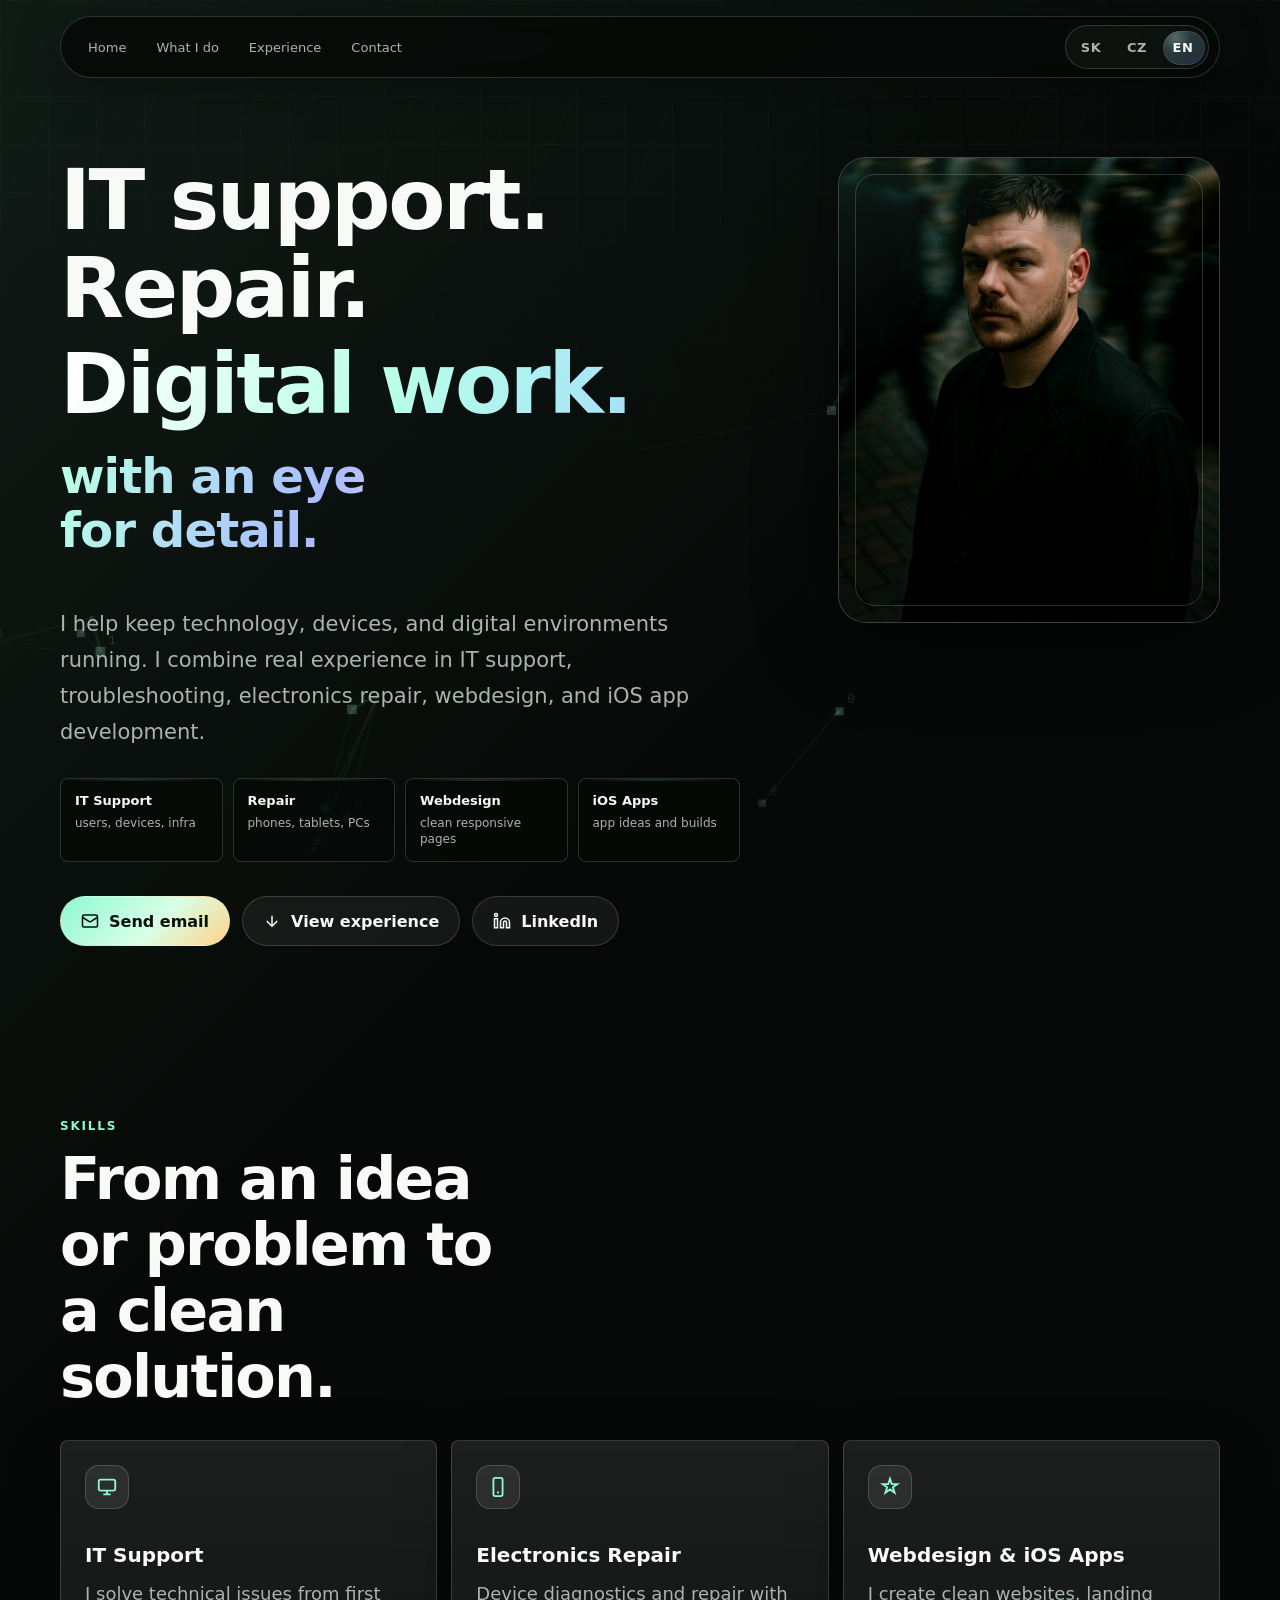
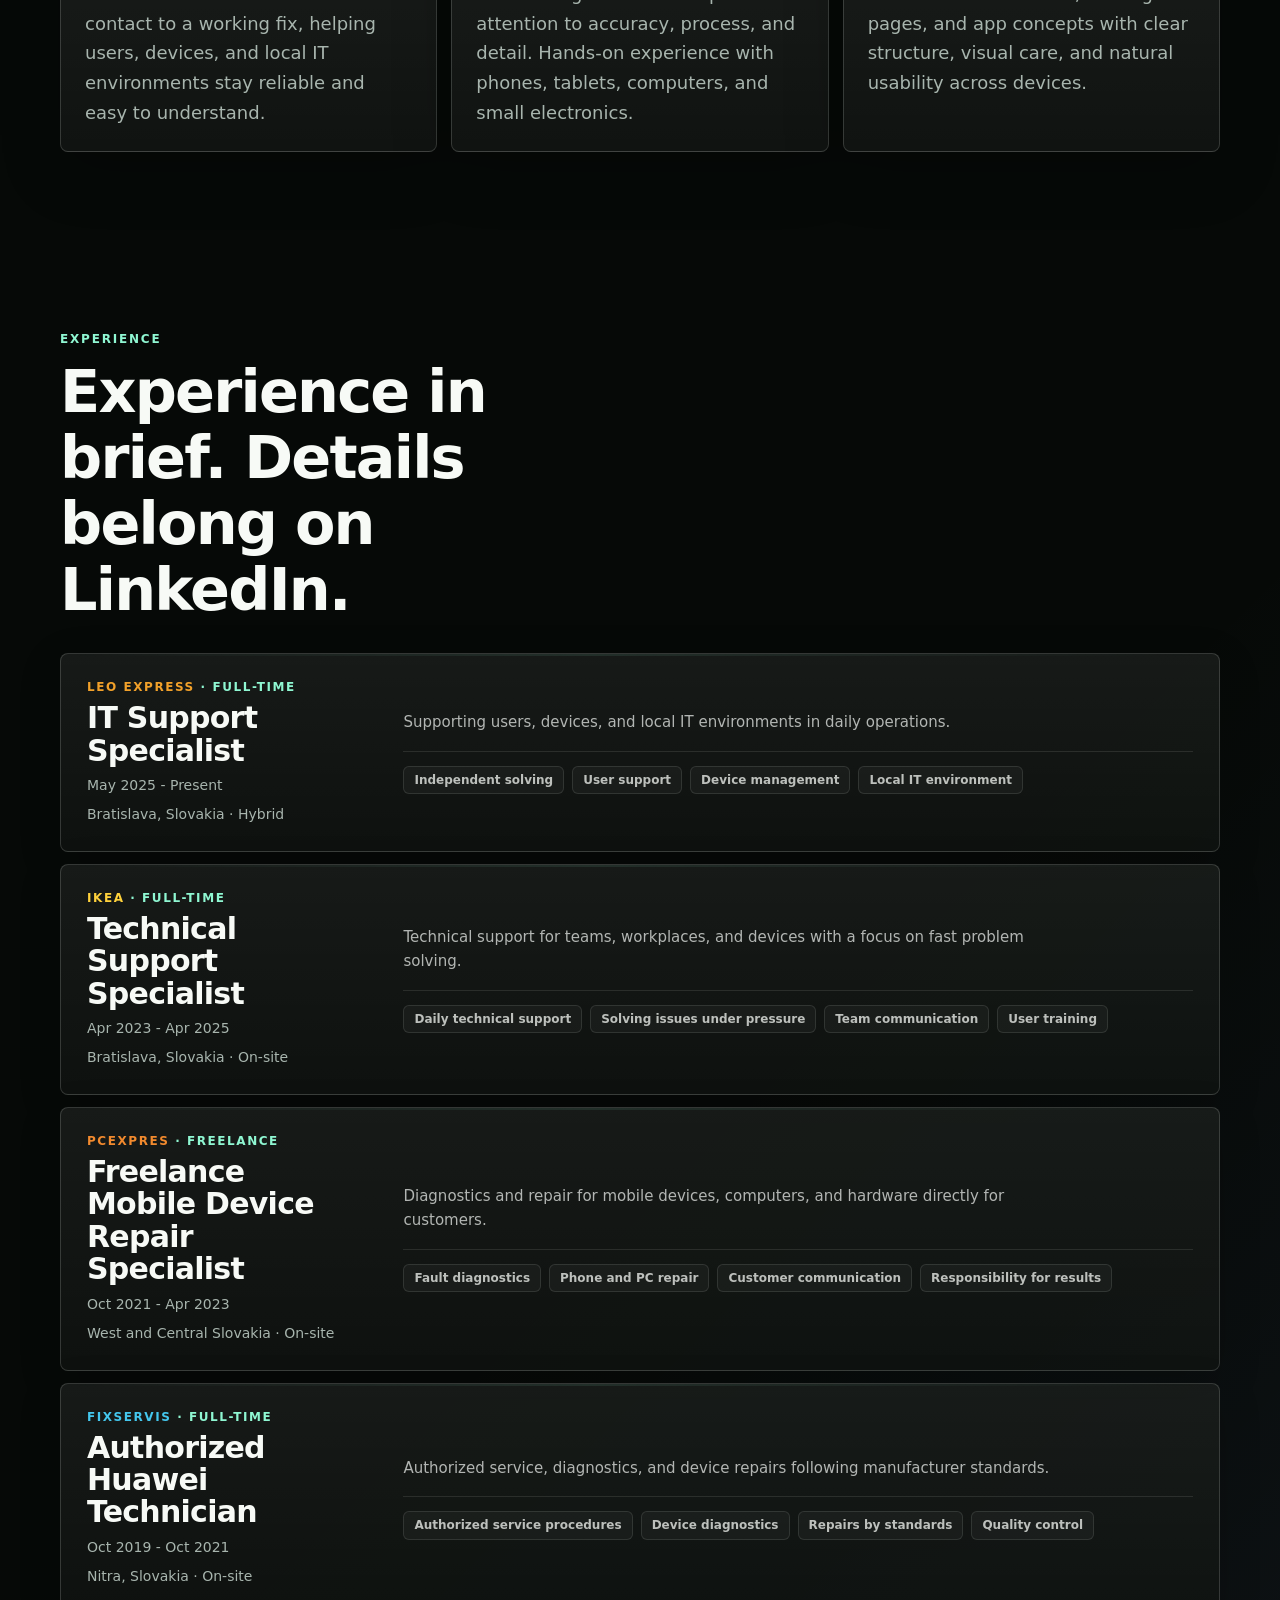
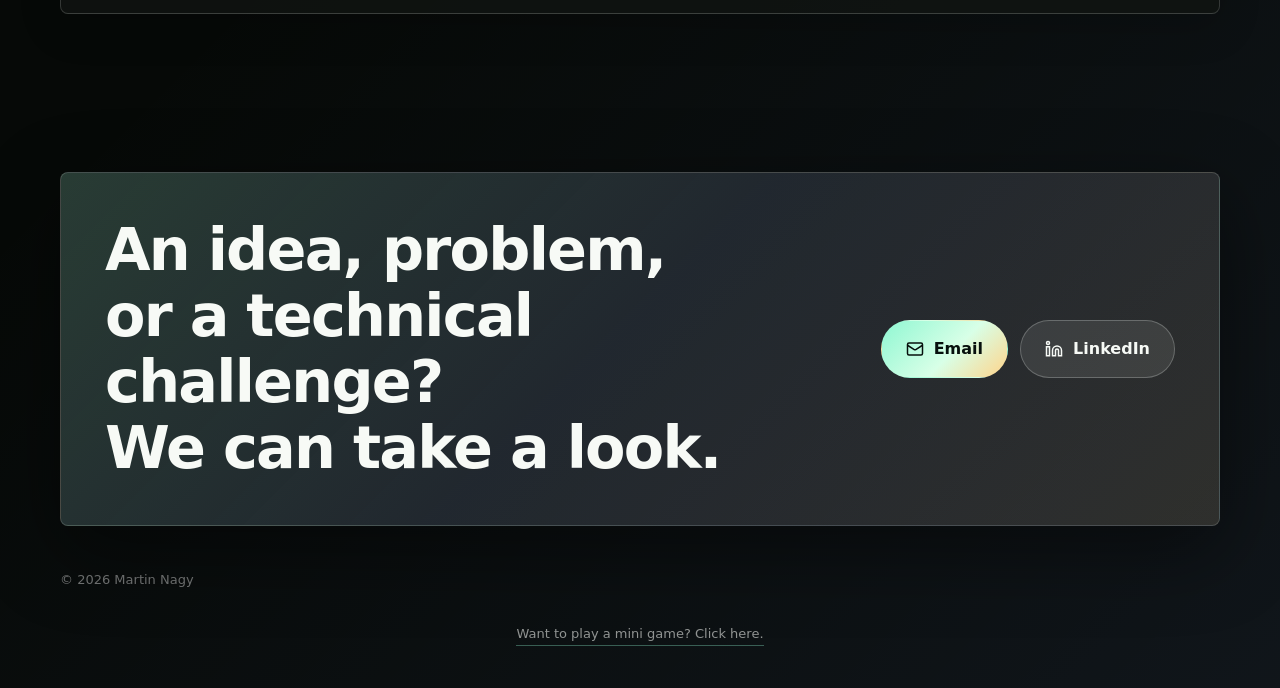
==== commit 30697c77: "Add files via upload mobile update, minigame" ====
--- a/index.htm
+++ b/index.htm
@@ -1118,6 +1118,85 @@
       font-size: 13px;
     }
 
+    .easter-egg {
+      padding: 0 0 42px;
+      text-align: center;
+    }
+
+    .easter-trigger {
+      appearance: none;
+      border: 0;
+      border-bottom: 1px solid rgba(143, 247, 210, 0.34);
+      padding: 0 0 4px;
+      color: rgba(247, 250, 246, 0.56);
+      background: transparent;
+      font: inherit;
+      font-size: 13px;
+      cursor: pointer;
+      transition: color 220ms ease, border-color 220ms ease, text-shadow 220ms ease;
+    }
+
+    .easter-trigger:hover {
+      color: rgba(184, 255, 232, 0.9);
+      border-color: rgba(184, 255, 232, 0.72);
+      text-shadow: 0 0 18px rgba(143, 247, 210, 0.26);
+    }
+
+    .binary-runner {
+      --glow-alpha: 0;
+      position: relative;
+      overflow: hidden;
+      max-width: 720px;
+      margin: 18px auto 0;
+      border: 1px solid rgba(255, 255, 255, 0.12);
+      border-radius: 8px;
+      background:
+        radial-gradient(circle at var(--x, 50%) var(--y, 0%), rgb(143 247 210 / var(--glow-alpha)), transparent 46%),
+        linear-gradient(135deg, rgba(143, 247, 210, 0.08), rgba(135, 168, 255, 0.045)),
+        rgba(6, 9, 7, 0.74);
+      box-shadow: 0 18px 56px rgba(0, 0, 0, 0.24);
+      text-align: left;
+      transition: border-color 280ms ease, box-shadow 280ms ease, --glow-alpha 360ms ease;
+    }
+
+    .binary-runner:hover {
+      --glow-alpha: 0.065;
+      border-color: rgba(143, 247, 210, 0.26);
+      box-shadow: 0 20px 62px rgba(0, 0, 0, 0.28), 0 0 20px rgba(143, 247, 210, 0.035);
+    }
+
+    .binary-runner-head {
+      display: flex;
+      align-items: center;
+      justify-content: space-between;
+      gap: 12px;
+      padding: 12px 14px 0;
+      color: rgba(247, 250, 246, 0.68);
+      font-size: 12px;
+      font-weight: 720;
+    }
+
+    .binary-runner-score {
+      color: rgba(184, 255, 232, 0.92);
+      font-family: ui-monospace, SFMono-Regular, Menlo, Consolas, monospace;
+    }
+
+    .binary-runner-canvas {
+      display: block;
+      width: 100%;
+      height: clamp(146px, 20vw, 176px);
+      cursor: pointer;
+      touch-action: manipulation;
+    }
+
+    .binary-runner-state {
+      min-height: 18px;
+      padding: 0 14px 12px;
+      color: rgba(255, 255, 255, 0.46);
+      font-size: 12px;
+      text-align: center;
+    }
+
     .reveal {
       opacity: 0;
       transform: translateY(24px);
@@ -1498,7 +1577,23 @@
 
       .footer {
         flex-direction: column;
-      }
+        padding-bottom: 26px;
+      }
+
+      .easter-egg {
+        padding-bottom: 34px;
+      }
+
+      .binary-runner {
+        margin-top: 16px;
+      }
+
+      .binary-runner-head {
+        align-items: flex-start;
+        flex-direction: column;
+        gap: 4px;
+      }
+
     }
 
     @media (max-width: 430px) {
@@ -1755,6 +1850,17 @@
     <footer class="footer shell">
       <span>© <span id="year"></span> Martin Nagy</span>
     </footer>
+
+    <section class="easter-egg shell reveal" aria-label="Mini game" data-runner>
+      <button class="easter-trigger" type="button" data-game-trigger aria-expanded="false" aria-controls="binary-runner" data-i18n="game.prompt">Chceš si zahrať mini hru? Klikni sem.</button>
+      <div class="binary-runner" id="binary-runner" hidden>
+        <div class="binary-runner-head">
+          <span><span data-i18n="game.score">Skóre</span>: <span class="binary-runner-score" data-game-score>0</span></span>
+        </div>
+        <canvas class="binary-runner-canvas" data-game-canvas aria-label="Binary runner mini game"></canvas>
+        <div class="binary-runner-state" data-game-state aria-live="polite" data-i18n="game.ready">Klikni a preskakuj vírusy, bugy, výpadky aj update chaos.</div>
+      </div>
+    </section>
   </div>
 
   <script>
@@ -1928,6 +2034,11 @@
       "experience.fixservis.skill3": "Opravy podľa štandardov",
       "experience.fixservis.skill4": "Kontrola kvality",
       "contact.title": "Nápad, problém<br>alebo technická výzva?<br><span class=\"contact-keep\">Môžeme sa na to pozrieť.</span>",
+      "game.prompt": "Chceš si zahrať mini hru? Klikni sem.",
+      "game.score": "Skóre",
+      "game.ready": "Klikni a preskakuj vírusy, bugy, výpadky aj update chaos.",
+      "game.running": "Technik v teréne.",
+      "game.over": "Koniec hry. Klikni pre reštart.",
       "footer.note": ""
     });
 
@@ -2007,6 +2118,11 @@
       "experience.fixservis.skill3": "Opravy podle standardů",
       "experience.fixservis.skill4": "Kontrola kvality",
       "contact.title": "Nápad, problém<br>nebo technická výzva?<br><span class=\"contact-keep\">Můžeme se na to podívat.</span>",
+      "game.prompt": "Chceš si zahrát mini hru? Klikni sem.",
+      "game.score": "Skóre",
+      "game.ready": "Klikni a přeskakuj viry, bugy, výpadky i update chaos.",
+      "game.running": "Technik v terénu.",
+      "game.over": "Konec hry. Klikni pro restart.",
       "footer.note": ""
     });
 
@@ -2087,6 +2203,11 @@
       "experience.fixservis.skill3": "Repairs by standards",
       "experience.fixservis.skill4": "Quality control",
       "contact.title": "An idea, problem,<br>or a technical challenge?<br><span class=\"contact-keep\">We can take a look.</span>",
+      "game.prompt": "Want to play a mini game? Click here.",
+      "game.score": "Score",
+      "game.ready": "Click and jump over viruses, bugs, outages, and update chaos.",
+      "game.running": "Technician on the run.",
+      "game.over": "Game over. Click to restart.",
       "footer.note": ""
     });
 
@@ -2154,6 +2275,7 @@
 
       currentLanguage = nextLanguage;
       updateLanguageIndicator();
+      window.dispatchEvent(new CustomEvent("site-language-applied"));
 
       if (persist) {
         localStorage.setItem("martin-nagy-language", nextLanguage);
@@ -2245,12 +2367,605 @@
     const finePointer = window.matchMedia("(hover: hover) and (pointer: fine)");
 
     if (finePointer.matches) {
-      document.querySelectorAll(".card, .rail-item, .experience-item, .contact-band").forEach((card) => {
+      document.querySelectorAll(".card, .rail-item, .experience-item, .contact-band, .binary-runner").forEach((card) => {
         card.addEventListener("pointermove", (event) => {
           const rect = card.getBoundingClientRect();
           card.style.setProperty("--x", `${((event.clientX - rect.left) / rect.width) * 100}%`);
           card.style.setProperty("--y", `${((event.clientY - rect.top) / rect.height) * 100}%`);
         });
+      });
+    }
+
+    function initBinaryRunner() {
+      const shell = document.querySelector("[data-runner]");
+      if (!shell) return;
+
+      const trigger = shell.querySelector("[data-game-trigger]");
+      const panel = shell.querySelector("#binary-runner");
+      const canvas = shell.querySelector("[data-game-canvas]");
+      const scoreNode = shell.querySelector("[data-game-score]");
+      const stateNode = shell.querySelector("[data-game-state]");
+      if (!trigger || !panel || !canvas || !scoreNode || !stateNode) return;
+
+      const ctx = canvas.getContext("2d");
+      const player = {
+        x: 48,
+        y: 0,
+        width: 36,
+        height: 44,
+        velocity: 0,
+        grounded: true
+      };
+
+      let width = 0;
+      let height = 0;
+      let ground = 0;
+      let dpr = 1;
+      let frame = 0;
+      let lastFrameTime = 0;
+      let revealed = false;
+      let running = false;
+      let gameOver = false;
+      let score = 0;
+      let best = 0;
+      let speed = 215;
+      let spawnTimer = 1.1;
+      let obstacles = [];
+      let bits = [];
+      let obstacleBag = [];
+      let lastObstacleKind = "";
+
+      const obstacleTypes = [
+        { kind: "virus", width: 32, height: 32 },
+        { kind: "bug", width: 42, height: 28 },
+        { kind: "wifi", width: 36, height: 32 },
+        { kind: "update", width: 38, height: 36 },
+        { kind: "bsod", width: 44, height: 32 }
+      ];
+
+      function gameCopy(key) {
+        const language = currentLanguage || html.lang || browserLanguageFallback();
+        return translations[language]?.[key] || translations.en[key] || "";
+      }
+
+      function setState(key) {
+        stateNode.textContent = gameCopy(key);
+      }
+
+      function resizeGame() {
+        const rect = canvas.getBoundingClientRect();
+        width = Math.max(280, rect.width || 320);
+        height = Math.max(126, rect.height || 142);
+        dpr = Math.min(window.devicePixelRatio || 1, 2);
+        canvas.width = Math.floor(width * dpr);
+        canvas.height = Math.floor(height * dpr);
+        ctx.setTransform(dpr, 0, 0, dpr, 0, 0);
+        ground = height - 30;
+
+        if (player.grounded || player.y <= 0) {
+          player.y = ground - player.height;
+        }
+      }
+
+      function resetGame() {
+        resizeGame();
+        obstacles = [];
+        bits = [];
+        obstacleBag = [];
+        lastObstacleKind = "";
+        score = 0;
+        speed = width < 460 ? 188 : 215;
+        spawnTimer = 0.9;
+        gameOver = false;
+        running = true;
+        lastFrameTime = 0;
+        player.y = ground - player.height;
+        player.velocity = 0;
+        player.grounded = true;
+        scoreNode.textContent = "0";
+        setState("game.running");
+        scheduleGame();
+      }
+
+      function nextObstacleType() {
+        if (!obstacleBag.length) {
+          obstacleBag = [...obstacleTypes].sort(() => Math.random() - 0.5);
+
+          if (obstacleBag[0]?.kind === lastObstacleKind) {
+            obstacleBag.push(obstacleBag.shift());
+          }
+        }
+
+        const next = obstacleBag.shift();
+        lastObstacleKind = next.kind;
+        return next;
+      }
+
+      function spawnObstacle() {
+        const obstacle = nextObstacleType();
+        obstacles.push({
+          x: width + 12,
+          y: ground - obstacle.height,
+          width: obstacle.width,
+          height: obstacle.height,
+          kind: obstacle.kind
+        });
+      }
+
+      function spawnBit() {
+        bits.push({
+          x: width + Math.random() * 80,
+          y: 18 + Math.random() * (height * 0.42),
+          speed: 18 + Math.random() * 26,
+          value: Math.random() > 0.5 ? "1" : "0",
+          alpha: 0.16 + Math.random() * 0.18
+        });
+
+        if (bits.length > 22) bits.shift();
+      }
+
+      function jump() {
+        if (!running || gameOver || !player.grounded) return;
+        player.velocity = width < 460 ? -610 : -665;
+        player.grounded = false;
+      }
+
+      function overlap(a, b) {
+        return (
+          a.x < b.x + b.width &&
+          a.x + a.width > b.x &&
+          a.y < b.y + b.height &&
+          a.y + a.height > b.y
+        );
+      }
+
+      function updateGame(seconds) {
+        score += seconds * 14;
+        speed = Math.min(width < 460 ? 260 : 315, speed + seconds * 5.2);
+        spawnTimer -= seconds;
+
+        if (spawnTimer <= 0) {
+          spawnObstacle();
+          spawnTimer = Math.max(0.78, 1.28 - score / 260) + Math.random() * 0.42;
+        }
+
+        if (Math.random() < seconds * 5.4) spawnBit();
+
+        player.velocity += 1500 * seconds;
+        player.y += player.velocity * seconds;
+
+        if (player.y >= ground - player.height) {
+          player.y = ground - player.height;
+          player.velocity = 0;
+          player.grounded = true;
+        }
+
+        obstacles.forEach((obstacle) => {
+          obstacle.x -= speed * seconds;
+        });
+
+        bits.forEach((bit) => {
+          bit.x -= bit.speed * seconds;
+        });
+
+        obstacles = obstacles.filter((obstacle) => obstacle.x + obstacle.width > -20);
+        bits = bits.filter((bit) => bit.x > -20);
+
+        const playerBox = {
+          x: player.x + 7,
+          y: player.y + 5,
+          width: player.width - 13,
+          height: player.height - 7
+        };
+
+        if (obstacles.some((obstacle) => overlap(playerBox, obstacle))) {
+          running = false;
+          gameOver = true;
+          best = Math.max(best, Math.floor(score));
+          setState("game.over");
+        }
+
+        scoreNode.textContent = `${Math.floor(score)}`;
+      }
+
+      function drawRoundedRect(x, y, rectWidth, rectHeight, radius) {
+        if (ctx.roundRect) {
+          ctx.beginPath();
+          ctx.roundRect(x, y, rectWidth, rectHeight, radius);
+          return;
+        }
+
+        ctx.beginPath();
+        ctx.rect(x, y, rectWidth, rectHeight);
+      }
+
+      function drawVirus(obstacle) {
+        const cx = obstacle.x + obstacle.width / 2;
+        const cy = obstacle.y + obstacle.height / 2;
+        const radius = 10;
+
+        ctx.strokeStyle = "rgba(255, 96, 96, 0.7)";
+        ctx.lineWidth = 1.4;
+        for (let angle = 0; angle < Math.PI * 2; angle += Math.PI / 4) {
+          ctx.beginPath();
+          ctx.moveTo(cx + Math.cos(angle) * radius, cy + Math.sin(angle) * radius);
+          ctx.lineTo(cx + Math.cos(angle) * (radius + 6), cy + Math.sin(angle) * (radius + 6));
+          ctx.stroke();
+        }
+
+        ctx.beginPath();
+        ctx.arc(cx, cy, radius, 0, Math.PI * 2);
+        ctx.fillStyle = "rgba(255, 68, 68, 0.28)";
+        ctx.fill();
+        ctx.strokeStyle = "rgba(255, 112, 112, 0.82)";
+        ctx.stroke();
+        ctx.fillStyle = "rgba(255, 220, 220, 0.82)";
+        ctx.fillRect(cx - 4, cy - 2, 3, 3);
+        ctx.fillRect(cx + 3, cy + 2, 3, 3);
+      }
+
+      function drawBug(obstacle) {
+        const x = obstacle.x;
+        const y = obstacle.y;
+        const cx = x + obstacle.width / 2;
+        const bodyY = y + 15;
+
+        ctx.strokeStyle = "rgba(255, 97, 97, 0.72)";
+        ctx.lineWidth = 1.4;
+
+        for (let index = 0; index < 3; index += 1) {
+          const offset = -8 + index * 8;
+          ctx.beginPath();
+          ctx.moveTo(cx - 9, bodyY + offset * 0.18);
+          ctx.lineTo(cx - 17, bodyY + offset - 2);
+          ctx.lineTo(cx - 21, bodyY + offset + 3);
+          ctx.moveTo(cx + 9, bodyY + offset * 0.18);
+          ctx.lineTo(cx + 17, bodyY + offset - 2);
+          ctx.lineTo(cx + 21, bodyY + offset + 3);
+          ctx.stroke();
+        }
+
+        ctx.beginPath();
+        ctx.ellipse(cx, bodyY, 12, 9, 0, 0, Math.PI * 2);
+        ctx.fillStyle = "rgba(45, 11, 15, 0.94)";
+        ctx.fill();
+        ctx.stroke();
+
+        ctx.beginPath();
+        ctx.ellipse(cx, y + 6, 7, 5, 0, 0, Math.PI * 2);
+        ctx.fillStyle = "rgba(35, 8, 11, 0.98)";
+        ctx.fill();
+        ctx.stroke();
+
+        ctx.beginPath();
+        ctx.moveTo(cx - 4, y + 3);
+        ctx.lineTo(cx - 10, y - 3);
+        ctx.moveTo(cx + 4, y + 3);
+        ctx.lineTo(cx + 10, y - 3);
+        ctx.stroke();
+
+        ctx.strokeStyle = "rgba(255, 130, 130, 0.5)";
+        ctx.beginPath();
+        ctx.moveTo(cx, bodyY - 7);
+        ctx.lineTo(cx, bodyY + 7);
+        ctx.moveTo(cx - 7, bodyY - 5);
+        ctx.lineTo(cx + 7, bodyY + 5);
+        ctx.moveTo(cx + 7, bodyY - 5);
+        ctx.lineTo(cx - 7, bodyY + 5);
+        ctx.stroke();
+
+        ctx.fillStyle = "rgba(255, 232, 232, 0.92)";
+        ctx.fillRect(cx - 3, y + 5, 2, 2);
+        ctx.fillRect(cx + 2, y + 5, 2, 2);
+      }
+
+      function drawNoWifi(obstacle) {
+        const cx = obstacle.x + obstacle.width / 2;
+        const cy = obstacle.y + obstacle.height - 5;
+
+        ctx.strokeStyle = "rgba(247, 250, 246, 0.7)";
+        ctx.lineWidth = 1.7;
+        for (let radius = 8; radius <= 22; radius += 7) {
+          ctx.beginPath();
+          ctx.arc(cx, cy, radius, Math.PI * 1.15, Math.PI * 1.85);
+          ctx.stroke();
+        }
+
+        ctx.fillStyle = "rgba(247, 250, 246, 0.78)";
+        ctx.beginPath();
+        ctx.arc(cx, cy, 2.6, 0, Math.PI * 2);
+        ctx.fill();
+
+        ctx.strokeStyle = "rgba(255, 96, 96, 0.84)";
+        ctx.lineWidth = 2.2;
+        ctx.beginPath();
+        ctx.moveTo(obstacle.x + 5, obstacle.y + 4);
+        ctx.lineTo(obstacle.x + obstacle.width - 5, obstacle.y + obstacle.height - 3);
+        ctx.stroke();
+      }
+
+      function drawUpdate(obstacle) {
+        const x = obstacle.x + 2;
+        const y = obstacle.y + 2;
+        const size = obstacle.width - 4;
+
+        drawRoundedRect(x, y, size, size, 5);
+        ctx.fillStyle = "rgba(58, 140, 255, 0.34)";
+        ctx.fill();
+        ctx.strokeStyle = "rgba(103, 176, 255, 0.86)";
+        ctx.stroke();
+
+        ctx.fillStyle = "rgba(224, 241, 255, 0.78)";
+        ctx.fillRect(x + 7, y + 7, 7, 7);
+        ctx.fillRect(x + 16, y + 7, 7, 7);
+        ctx.fillRect(x + 7, y + 16, 7, 7);
+        ctx.fillRect(x + 16, y + 16, 7, 7);
+        ctx.fillStyle = "rgba(103, 176, 255, 0.92)";
+        ctx.font = "8px ui-monospace, SFMono-Regular, Menlo, Consolas, monospace";
+        ctx.fillText("UPD", x + 7, y + size - 4);
+      }
+
+      function drawBsod(obstacle) {
+        const x = obstacle.x;
+        const y = obstacle.y;
+
+        drawRoundedRect(x, y, obstacle.width, obstacle.height, 4);
+        ctx.fillStyle = "rgba(35, 92, 226, 0.72)";
+        ctx.fill();
+        ctx.strokeStyle = "rgba(132, 185, 255, 0.9)";
+        ctx.stroke();
+
+        ctx.fillStyle = "rgba(235, 246, 255, 0.9)";
+        ctx.font = "700 12px ui-monospace, SFMono-Regular, Menlo, Consolas, monospace";
+        ctx.fillText(":(", x + 7, y + 13);
+        ctx.font = "7px ui-monospace, SFMono-Regular, Menlo, Consolas, monospace";
+        ctx.fillText("BSOD", x + 7, y + 24);
+      }
+
+      function drawObstacle(obstacle) {
+        if (obstacle.kind === "virus") {
+          drawVirus(obstacle);
+        } else if (obstacle.kind === "bug") {
+          drawBug(obstacle);
+        } else if (obstacle.kind === "wifi") {
+          drawNoWifi(obstacle);
+        } else if (obstacle.kind === "update") {
+          drawUpdate(obstacle);
+        } else {
+          drawBsod(obstacle);
+        }
+      }
+
+      function drawTechnician() {
+        const stride = player.grounded && running ? Math.sin(score * 5.1) : -0.55;
+        const bob = player.grounded && running ? Math.abs(Math.sin(score * 5.1)) * 1.4 : 0;
+        const x = player.x;
+        const y = player.y;
+
+        ctx.fillStyle = "rgba(0, 0, 0, 0.2)";
+        ctx.beginPath();
+        ctx.ellipse(x + 20, ground + 4, 19, 4, 0, 0, Math.PI * 2);
+        ctx.fill();
+
+        ctx.save();
+        ctx.translate(x, y - bob);
+
+        ctx.lineCap = "round";
+        ctx.lineJoin = "round";
+
+        ctx.strokeStyle = "rgba(31, 46, 42, 0.96)";
+        ctx.lineWidth = 4.2;
+        ctx.beginPath();
+        ctx.moveTo(18, 31);
+        ctx.lineTo(12 - stride * 3, 42);
+        ctx.moveTo(24, 31);
+        ctx.lineTo(30 + stride * 3, 42);
+        ctx.stroke();
+
+        ctx.strokeStyle = "rgba(184, 255, 232, 0.72)";
+        ctx.lineWidth = 1.2;
+        ctx.beginPath();
+        ctx.moveTo(12 - stride * 3, 42);
+        ctx.lineTo(7 - stride * 3, 42);
+        ctx.moveTo(30 + stride * 3, 42);
+        ctx.lineTo(35 + stride * 3, 42);
+        ctx.stroke();
+
+        drawRoundedRect(12, 18, 20, 18, 6);
+        ctx.fillStyle = "rgba(13, 28, 23, 0.98)";
+        ctx.fill();
+        ctx.strokeStyle = "rgba(184, 255, 232, 0.78)";
+        ctx.stroke();
+
+        ctx.fillStyle = "rgba(143, 247, 210, 0.18)";
+        ctx.fillRect(21, 21, 8, 12);
+        ctx.fillStyle = "rgba(247, 250, 246, 0.9)";
+        ctx.font = "7px ui-monospace, SFMono-Regular, Menlo, Consolas, monospace";
+        ctx.fillText("IT", 16, 29);
+
+        ctx.strokeStyle = "rgba(184, 255, 232, 0.62)";
+        ctx.lineWidth = 2.4;
+        ctx.beginPath();
+        ctx.moveTo(14, 23);
+        ctx.lineTo(8, 30 + stride * 1.2);
+        ctx.moveTo(31, 23);
+        ctx.lineTo(35, 30 - stride * 1.2);
+        ctx.stroke();
+
+        drawRoundedRect(30, 29 - stride * 1.2, 13, 10, 2);
+        ctx.fillStyle = "rgba(255, 212, 138, 0.24)";
+        ctx.fill();
+        ctx.strokeStyle = "rgba(255, 212, 138, 0.82)";
+        ctx.lineWidth = 1.2;
+        ctx.stroke();
+        ctx.beginPath();
+        ctx.moveTo(34, 29 - stride * 1.2);
+        ctx.lineTo(39, 29 - stride * 1.2);
+        ctx.stroke();
+
+        ctx.beginPath();
+        ctx.arc(22, 10, 8, 0, Math.PI * 2);
+        ctx.fillStyle = "rgba(238, 198, 168, 0.96)";
+        ctx.fill();
+        ctx.strokeStyle = "rgba(247, 250, 246, 0.42)";
+        ctx.lineWidth = 1;
+        ctx.stroke();
+
+        ctx.beginPath();
+        ctx.arc(31, 10, 2.5, -Math.PI / 2, Math.PI / 2);
+        ctx.fillStyle = "rgba(238, 198, 168, 0.85)";
+        ctx.fill();
+
+        ctx.fillStyle = "rgba(8, 10, 9, 0.96)";
+        ctx.beginPath();
+        ctx.ellipse(22, 5, 9, 5, -0.08, Math.PI, Math.PI * 2);
+        ctx.fill();
+        drawRoundedRect(13, 5, 13, 4, 2);
+        ctx.fill();
+
+        ctx.fillStyle = "rgba(8, 10, 9, 0.78)";
+        ctx.fillRect(19, 10, 2, 2);
+        ctx.fillRect(26, 10, 2, 2);
+
+        ctx.strokeStyle = "rgba(85, 48, 39, 0.6)";
+        ctx.lineWidth = 1;
+        ctx.beginPath();
+        ctx.moveTo(22, 14);
+        ctx.lineTo(25, 14);
+        ctx.stroke();
+
+        ctx.beginPath();
+        ctx.moveTo(28, 12);
+        ctx.lineTo(36, 10);
+        ctx.lineTo(39, 12);
+        ctx.strokeStyle = "rgba(143, 247, 210, 0.52)";
+        ctx.lineWidth = 1.2;
+        ctx.stroke();
+
+        ctx.restore();
+      }
+
+      function drawGame() {
+        ctx.clearRect(0, 0, width, height);
+
+        const background = ctx.createLinearGradient(0, 0, width, height);
+        background.addColorStop(0, "rgba(143, 247, 210, 0.055)");
+        background.addColorStop(0.6, "rgba(135, 168, 255, 0.035)");
+        background.addColorStop(1, "rgba(255, 212, 138, 0.026)");
+        ctx.fillStyle = background;
+        ctx.fillRect(0, 0, width, height);
+
+        ctx.strokeStyle = "rgba(255, 255, 255, 0.045)";
+        ctx.lineWidth = 1;
+        for (let x = 0; x < width; x += 34) {
+          ctx.beginPath();
+          ctx.moveTo(x, 0);
+          ctx.lineTo(x, height);
+          ctx.stroke();
+        }
+
+        bits.forEach((bit) => {
+          ctx.fillStyle = `rgba(184, 255, 232, ${bit.alpha})`;
+          ctx.font = "12px ui-monospace, SFMono-Regular, Menlo, Consolas, monospace";
+          ctx.fillText(bit.value, bit.x, bit.y);
+        });
+
+        ctx.strokeStyle = "rgba(184, 255, 232, 0.34)";
+        ctx.lineWidth = 1;
+        ctx.beginPath();
+        ctx.moveTo(12, ground + 0.5);
+        ctx.lineTo(width - 12, ground + 0.5);
+        ctx.stroke();
+
+        obstacles.forEach(drawObstacle);
+        drawTechnician();
+
+        if (gameOver) {
+          ctx.fillStyle = "rgba(6, 9, 7, 0.56)";
+          ctx.fillRect(0, 0, width, height);
+          ctx.fillStyle = "rgba(247, 250, 246, 0.9)";
+          ctx.font = "700 16px ui-sans-serif, system-ui, sans-serif";
+          ctx.textAlign = "center";
+          ctx.fillText(gameCopy("game.over"), width / 2, height / 2 - 5);
+          ctx.fillStyle = "rgba(184, 255, 232, 0.72)";
+          ctx.font = "12px ui-monospace, SFMono-Regular, Menlo, Consolas, monospace";
+          ctx.fillText(`${gameCopy("game.score")}: ${Math.floor(score)}  BEST: ${best}`, width / 2, height / 2 + 20);
+          ctx.textAlign = "left";
+        }
+      }
+
+      function gameLoop(timestamp = performance.now()) {
+        frame = 0;
+        const elapsed = lastFrameTime ? timestamp - lastFrameTime : 16.67;
+        const seconds = Math.min(elapsed / 1000, 0.05);
+        lastFrameTime = timestamp;
+
+        if (running && !gameOver) {
+          updateGame(seconds);
+        }
+
+        drawGame();
+
+        if (running && !gameOver) {
+          frame = window.requestAnimationFrame(gameLoop);
+        } else {
+          lastFrameTime = 0;
+        }
+      }
+
+      function scheduleGame() {
+        if (!frame) frame = window.requestAnimationFrame(gameLoop);
+      }
+
+      function revealGame() {
+        if (!revealed) {
+          revealed = true;
+          panel.hidden = false;
+          trigger.setAttribute("aria-expanded", "true");
+          window.requestAnimationFrame(() => {
+            panel.scrollIntoView({ behavior: reducedMotion.matches ? "auto" : "smooth", block: "end" });
+          });
+        }
+
+        resetGame();
+      }
+
+      function handleGamePress(event) {
+        event.preventDefault();
+        if (!revealed || gameOver) {
+          revealGame();
+          return;
+        }
+
+        jump();
+      }
+
+      trigger.addEventListener("click", handleGamePress);
+      canvas.addEventListener("pointerdown", handleGamePress);
+      window.addEventListener("resize", () => {
+        if (!revealed) return;
+        resizeGame();
+        drawGame();
+      }, { passive: true });
+
+      window.addEventListener("keydown", (event) => {
+        if (!revealed || (event.code !== "Space" && event.code !== "ArrowUp")) return;
+        event.preventDefault();
+        if (gameOver) {
+          revealGame();
+        } else {
+          jump();
+        }
+      });
+
+      window.addEventListener("site-language-applied", () => {
+        if (!revealed) {
+          setState("game.ready");
+          return;
+        }
+
+        setState(gameOver ? "game.over" : "game.running");
+        drawGame();
       });
     }
 
@@ -2698,6 +3413,7 @@
     window.setTimeout(initCursorTech, 300);
     window.addEventListener("pointermove", initCursorTech, { once: true, passive: true });
 
+    initBinaryRunner();
     detectLanguage();
   </script>
 </body>
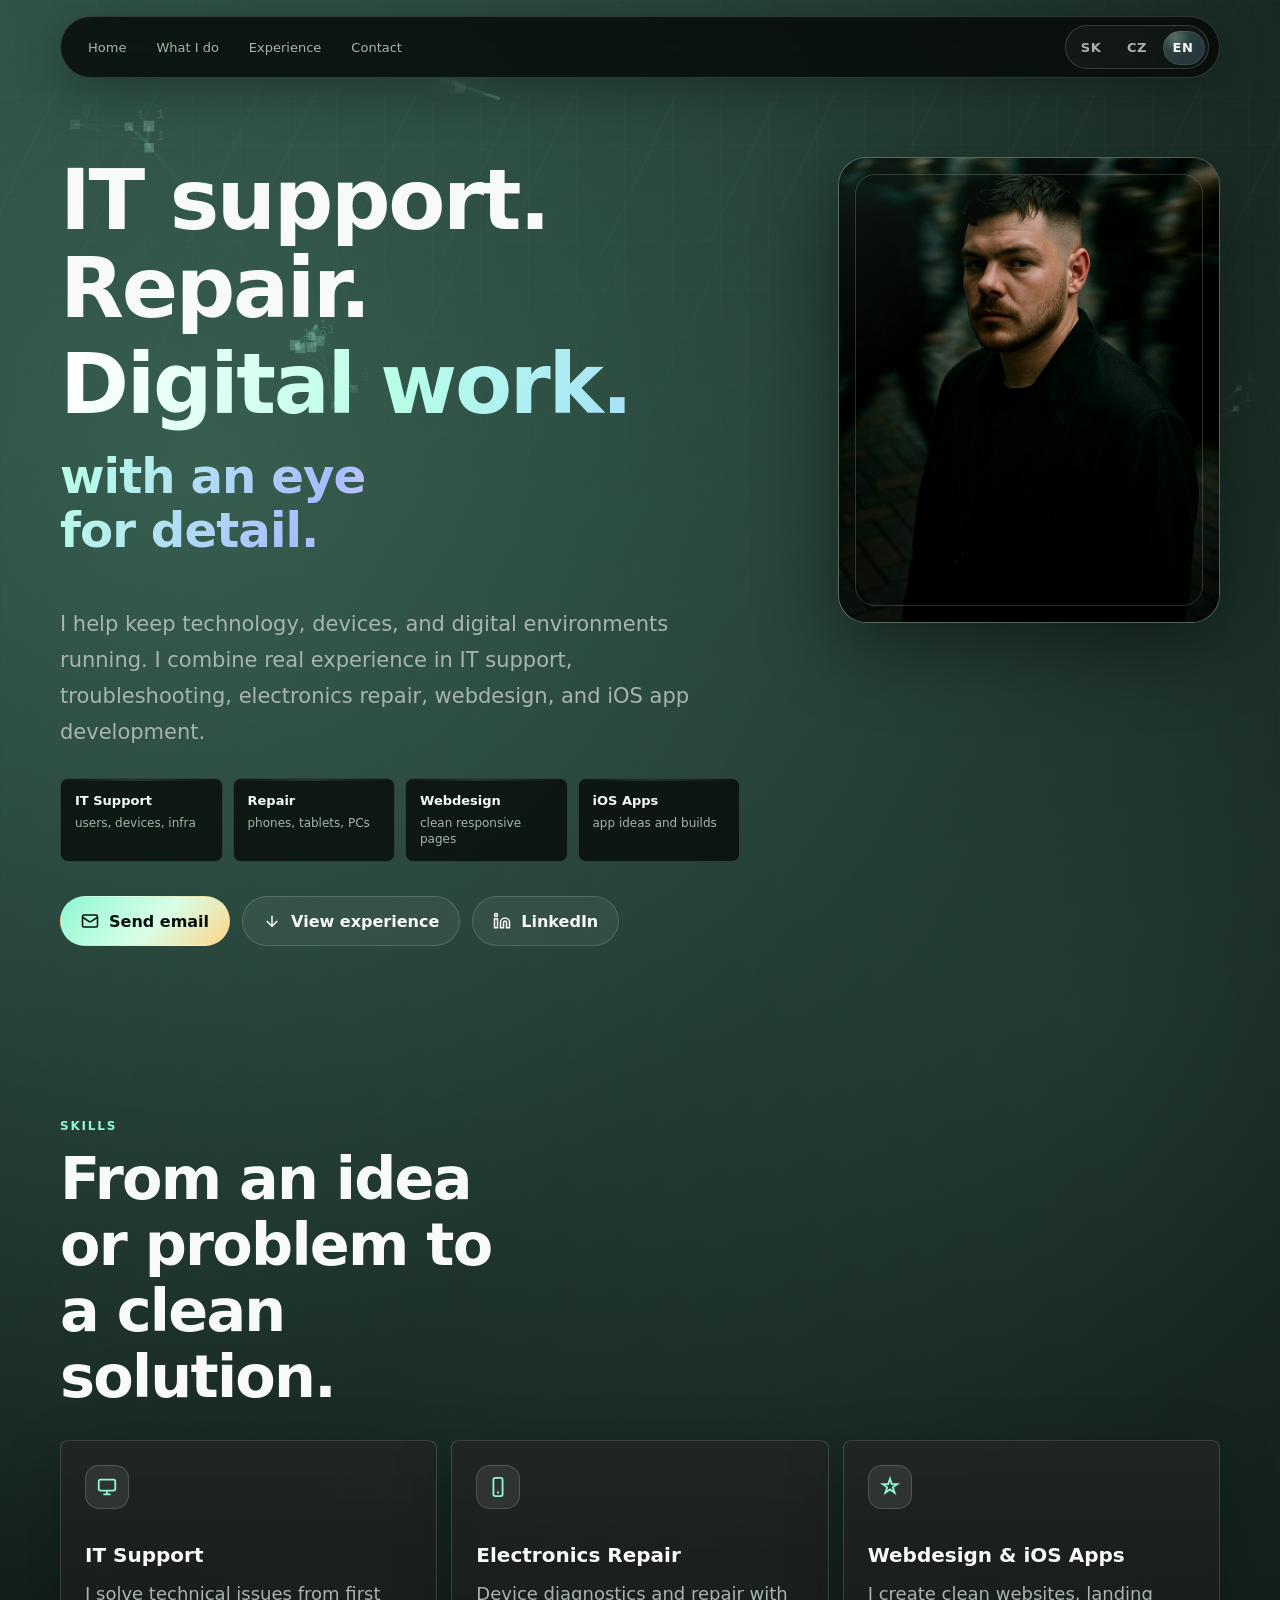
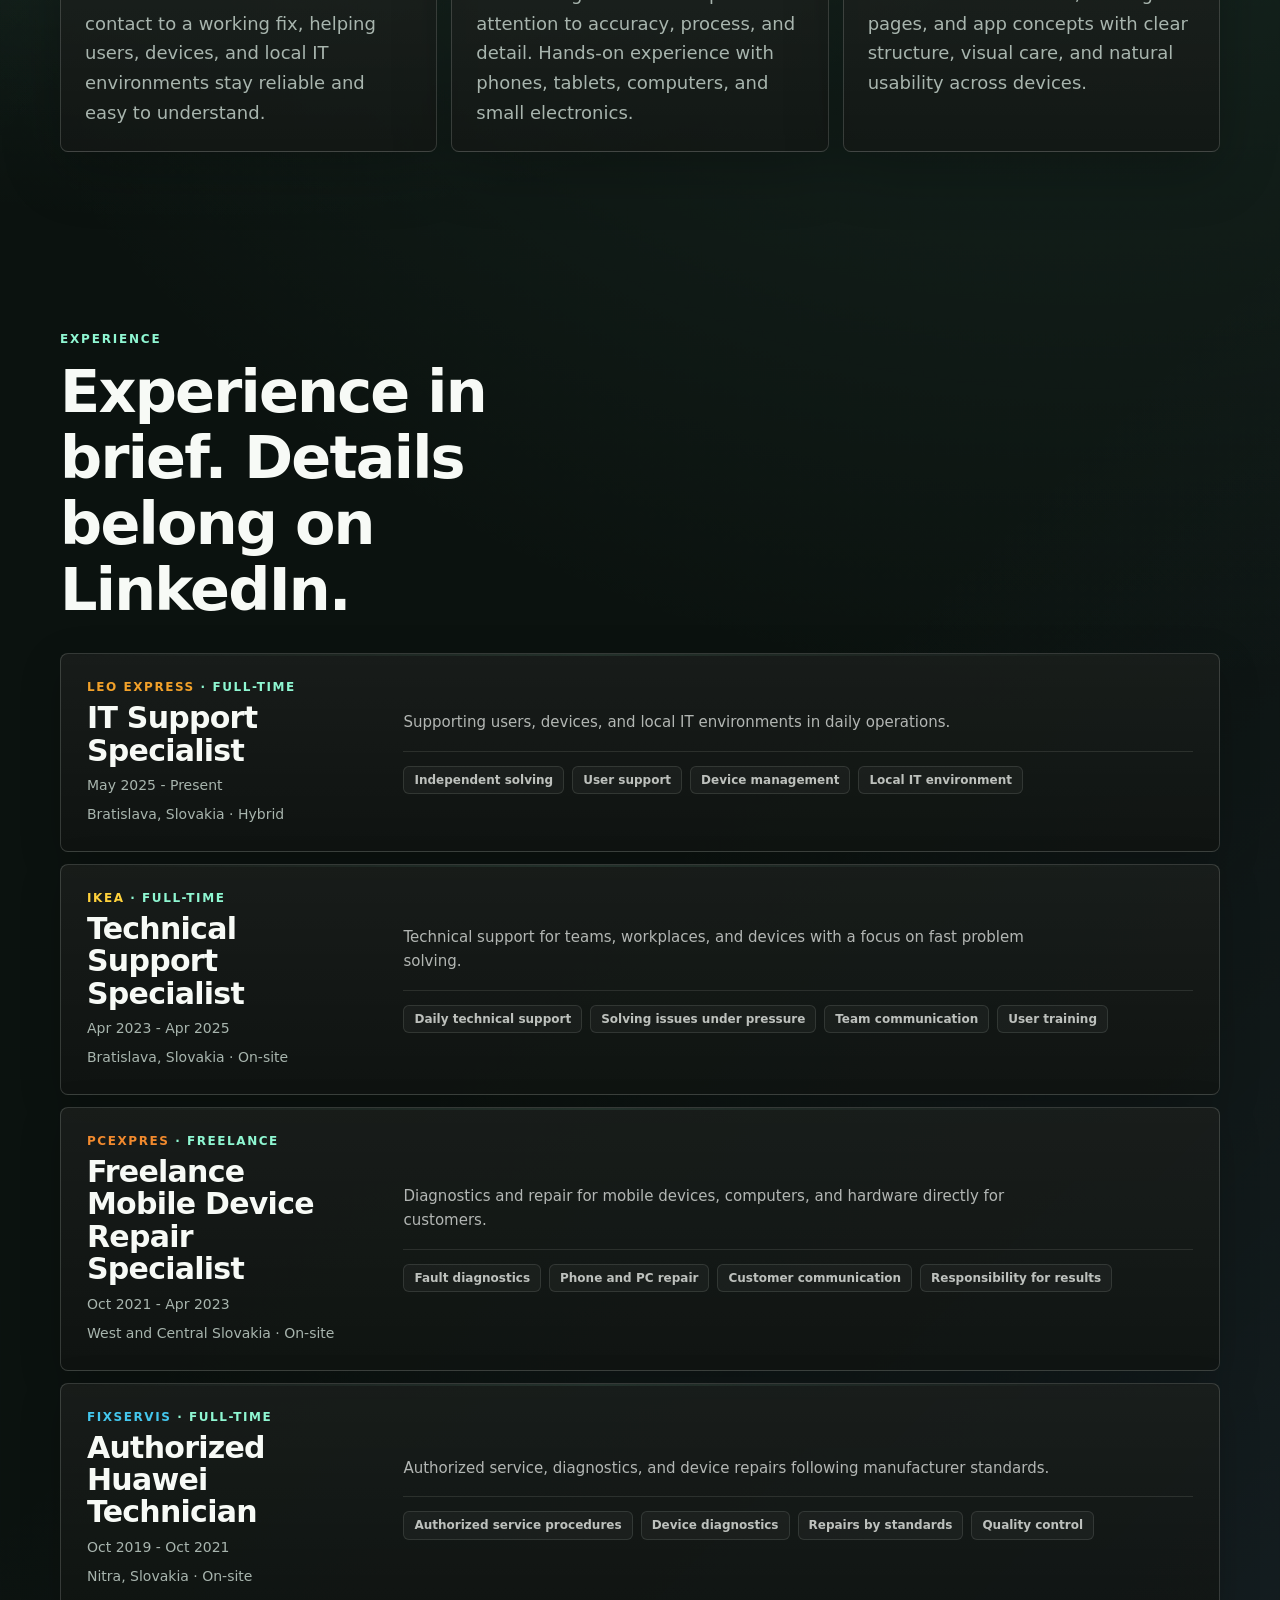
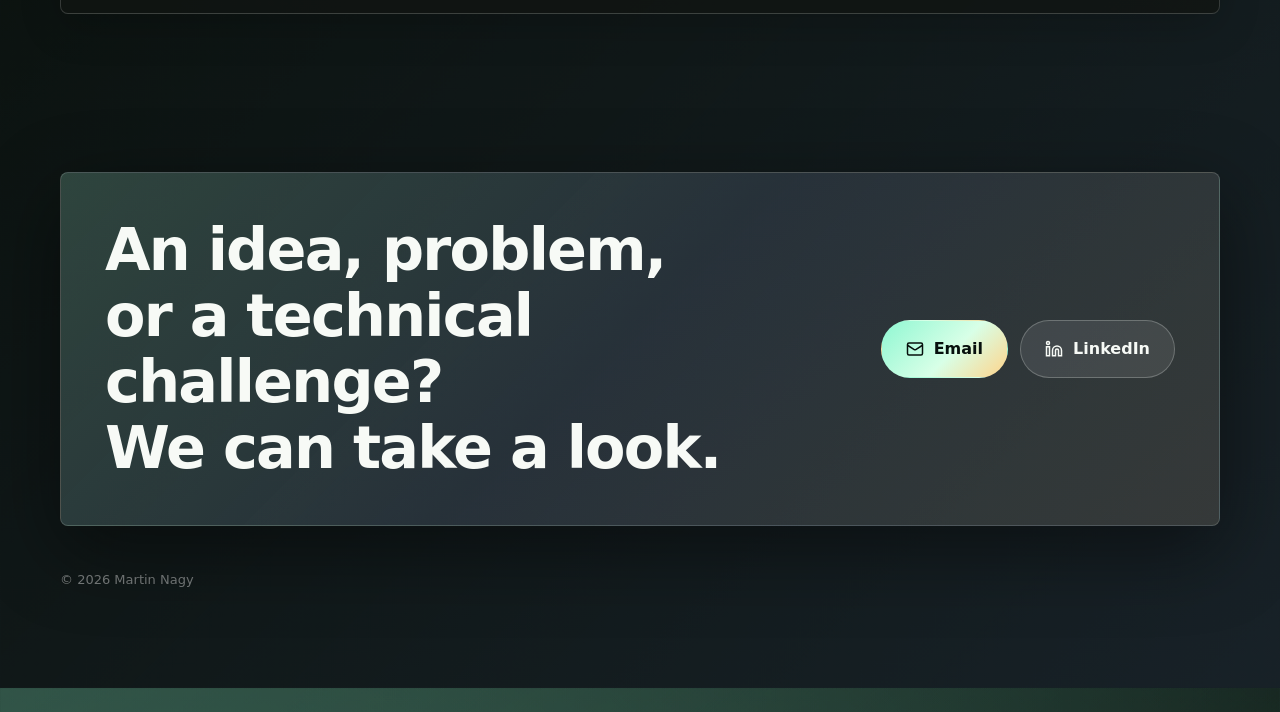
==== commit bd5b6c0f: "mobile fixes" ====
--- a/index.htm
+++ b/index.htm
@@ -4,12 +4,21 @@
   <meta charset="UTF-8" />
   <meta name="viewport" content="width=device-width, initial-scale=1.0" />
   <meta name="description" content="Martin Nagy - IT support, electronics repair, webdesign, and iOS app development." />
+  <meta name="theme-color" content="#060907" />
+  <meta property="og:type" content="website" />
+  <meta property="og:title" content="MN | Digital" />
+  <meta property="og:description" content="Martin Nagy - IT support, electronics repair, webdesign, and iOS app development." />
+  <meta property="og:locale" content="sk_SK" />
+  <meta property="og:site_name" content="MN | Digital" />
+  <meta name="twitter:card" content="summary_large_image" />
+  <meta name="twitter:title" content="MN | Digital" />
+  <meta name="twitter:description" content="Martin Nagy - IT support, electronics repair, webdesign, and iOS app development." />
   <title>MN | Digital</title>
   <style>
     :root {
       color-scheme: dark;
-      --bg: #060907;
-      --bg-2: #0c1110;
+      --bg: #0b120f;
+      --bg-2: #141d19;
       --panel: rgba(247, 250, 246, 0.08);
       --panel-2: rgba(247, 250, 246, 0.12);
       --text: #f7faf6;
@@ -44,8 +53,10 @@
       font-family: Inter, ui-sans-serif, system-ui, -apple-system, BlinkMacSystemFont, "Segoe UI", sans-serif;
       color: var(--text);
       background:
-        linear-gradient(135deg, rgba(143, 247, 210, 0.08), transparent 28%),
-        linear-gradient(315deg, rgba(135, 168, 255, 0.08), transparent 34%),
+        radial-gradient(circle at 16% 12%, rgba(143, 247, 210, 0.24), transparent 38%),
+        radial-gradient(circle at 84% 26%, rgba(143, 247, 210, 0.12), transparent 42%),
+        linear-gradient(135deg, rgba(143, 247, 210, 0.16), transparent 34%),
+        linear-gradient(315deg, rgba(135, 168, 255, 0.1), transparent 40%),
         var(--bg);
       overflow-x: hidden;
       isolation: isolate;
@@ -57,11 +68,11 @@
       inset: 0;
       pointer-events: none;
       z-index: 0;
-      opacity: 0.72;
+      opacity: 0.56;
       background:
-        linear-gradient(rgba(255, 255, 255, 0.035) 1px, transparent 1px),
-        linear-gradient(90deg, rgba(255, 255, 255, 0.035) 1px, transparent 1px),
-        repeating-linear-gradient(115deg, transparent 0 88px, rgba(143, 247, 210, 0.045) 89px, transparent 92px);
+        linear-gradient(rgba(255, 255, 255, 0.05) 1px, transparent 1px),
+        linear-gradient(90deg, rgba(255, 255, 255, 0.05) 1px, transparent 1px),
+        repeating-linear-gradient(115deg, transparent 0 88px, rgba(143, 247, 210, 0.09) 89px, transparent 92px);
       background-size: 48px 48px, 48px 48px, 260px 260px;
       mask-image: linear-gradient(to bottom, rgba(0, 0, 0, 0.75), transparent 78%);
     }
@@ -72,8 +83,8 @@
       inset: 0;
       pointer-events: none;
       z-index: 0;
-      opacity: 0.13;
-      background-image: radial-gradient(rgba(255,255,255,0.04) 1px, transparent 1px);
+      opacity: 0.18;
+      background-image: radial-gradient(rgba(255,255,255,0.055) 1px, transparent 1px);
     }
 
     a {
@@ -261,6 +272,15 @@
 
     .nav-links a:hover {
       background: rgba(255, 255, 255, 0.08);
+    }
+
+    .nav-links a:focus-visible,
+    .lang-button:focus-visible,
+    .button:focus-visible,
+    .easter-trigger:focus-visible {
+      outline: 2px solid rgba(143, 247, 210, 0.9);
+      outline-offset: 3px;
+      box-shadow: 0 0 0 6px rgba(143, 247, 210, 0.18);
     }
 
     .language-switcher {
@@ -1143,58 +1163,39 @@
     }
 
     .binary-runner {
-      --glow-alpha: 0;
       position: relative;
-      overflow: hidden;
-      max-width: 720px;
-      margin: 18px auto 0;
-      border: 1px solid rgba(255, 255, 255, 0.12);
-      border-radius: 8px;
-      background:
-        radial-gradient(circle at var(--x, 50%) var(--y, 0%), rgb(143 247 210 / var(--glow-alpha)), transparent 46%),
-        linear-gradient(135deg, rgba(143, 247, 210, 0.08), rgba(135, 168, 255, 0.045)),
-        rgba(6, 9, 7, 0.74);
-      box-shadow: 0 18px 56px rgba(0, 0, 0, 0.24);
+      overflow: visible;
+      max-width: 640px;
+      margin: 12px auto 0;
       text-align: left;
-      transition: border-color 280ms ease, box-shadow 280ms ease, --glow-alpha 360ms ease;
-    }
-
-    .binary-runner:hover {
-      --glow-alpha: 0.065;
-      border-color: rgba(143, 247, 210, 0.26);
-      box-shadow: 0 20px 62px rgba(0, 0, 0, 0.28), 0 0 20px rgba(143, 247, 210, 0.035);
     }
 
     .binary-runner-head {
-      display: flex;
-      align-items: center;
-      justify-content: space-between;
-      gap: 12px;
-      padding: 12px 14px 0;
-      color: rgba(247, 250, 246, 0.68);
+      position: absolute;
+      top: 6px;
+      left: 0;
+      z-index: 1;
+      color: rgba(247, 250, 246, 0.5);
       font-size: 12px;
       font-weight: 720;
+      pointer-events: none;
     }
 
     .binary-runner-score {
-      color: rgba(184, 255, 232, 0.92);
+      color: rgba(184, 255, 232, 0.74);
       font-family: ui-monospace, SFMono-Regular, Menlo, Consolas, monospace;
     }
 
     .binary-runner-canvas {
       display: block;
       width: 100%;
-      height: clamp(146px, 20vw, 176px);
+      height: 128px;
       cursor: pointer;
       touch-action: manipulation;
     }
 
     .binary-runner-state {
-      min-height: 18px;
-      padding: 0 14px 12px;
-      color: rgba(255, 255, 255, 0.46);
-      font-size: 12px;
-      text-align: center;
+      display: none;
     }
 
     .reveal {
@@ -1243,6 +1244,11 @@
         animation-duration: 0.01ms !important;
         animation-iteration-count: 1 !important;
       }
+
+      .cursor-tech,
+      .ambient-tech {
+        opacity: 0.18;
+      }
     }
 
     @media (max-width: 900px) {
@@ -1312,14 +1318,15 @@
     @media (max-width: 700px) {
       body {
         background:
-          radial-gradient(circle at 15% 8%, rgba(143, 247, 210, 0.12), transparent 28%),
-          radial-gradient(circle at 92% 28%, rgba(135, 168, 255, 0.1), transparent 30%),
-          linear-gradient(135deg, rgba(143, 247, 210, 0.055), transparent 32%),
+          radial-gradient(circle at 14% 8%, rgba(143, 247, 210, 0.28), transparent 34%),
+          radial-gradient(circle at 88% 22%, rgba(143, 247, 210, 0.14), transparent 38%),
+          radial-gradient(circle at 92% 30%, rgba(135, 168, 255, 0.14), transparent 34%),
+          linear-gradient(135deg, rgba(143, 247, 210, 0.14), transparent 38%),
           var(--bg);
       }
 
       body::before {
-        opacity: 0.55;
+        opacity: 0.46;
         background-size: 48px 48px, 48px 48px, 220px 220px;
         mask-image: linear-gradient(to bottom, rgba(0, 0, 0, 0.82), transparent 88%);
       }
@@ -1389,7 +1396,7 @@
       }
 
       .hero {
-        grid-template-columns: minmax(0, 1fr) minmax(118px, 34vw);
+        grid-template-columns: minmax(0, 1fr) minmax(164px, 42vw);
         min-height: auto;
         gap: 18px;
         align-items: start;
@@ -1401,7 +1408,7 @@
         grid-column: 2;
         grid-row: 1;
         justify-self: end;
-        width: min(170px, 34vw);
+        width: min(220px, 42vw);
       }
 
       .hero-copy {
@@ -1487,7 +1494,7 @@
       }
 
       .profile {
-        width: min(156px, 35vw);
+        width: min(212px, 46vw);
       }
 
       .portrait {
@@ -1496,7 +1503,7 @@
       }
 
       .portrait img {
-        object-position: center 18%;
+        object-position: center 14%;
       }
 
       .portrait::after {
@@ -1534,8 +1541,23 @@
         gap: 10px;
       }
 
+      .contact-band .actions {
+        flex-direction: column;
+        align-items: stretch;
+      }
+
       .button {
         width: 100%;
+      }
+
+      .contact-band h2 {
+        font-size: clamp(42px, 8.8vw, 54px);
+        line-height: 1.04;
+        overflow-wrap: anywhere;
+      }
+
+      .contact-keep {
+        white-space: normal;
       }
 
       .hero .actions a[href^="mailto:"] {
@@ -1597,13 +1619,34 @@
     }
 
     @media (max-width: 430px) {
+      .portrait img {
+        object-position: center 12%;
+      }
+
+      .nav {
+        grid-template-columns: 1fr;
+        gap: 6px;
+      }
+
+      .nav-links {
+        grid-template-columns: repeat(4, minmax(0, 1fr));
+      }
+
+      .nav-links a {
+        text-align: center;
+      }
+
+      .language-switcher {
+        justify-self: start;
+      }
+
       .hero {
-        grid-template-columns: minmax(0, 1fr) minmax(108px, 32vw);
+        grid-template-columns: minmax(0, 1fr) minmax(150px, 44vw);
         column-gap: 12px;
       }
 
       .profile {
-        width: min(132px, 32vw);
+        width: min(190px, 44vw);
       }
 
       h1 {
@@ -1636,7 +1679,7 @@
     @media (hover: none), (pointer: coarse) {
       .cursor-tech {
         display: block;
-        opacity: 0.3;
+        opacity: 0.24;
         mix-blend-mode: screen;
       }
     }
@@ -2367,7 +2410,7 @@
     const finePointer = window.matchMedia("(hover: hover) and (pointer: fine)");
 
     if (finePointer.matches) {
-      document.querySelectorAll(".card, .rail-item, .experience-item, .contact-band, .binary-runner").forEach((card) => {
+      document.querySelectorAll(".card, .rail-item, .experience-item, .contact-band").forEach((card) => {
         card.addEventListener("pointermove", (event) => {
           const rect = card.getBoundingClientRect();
           card.style.setProperty("--x", `${((event.clientX - rect.left) / rect.width) * 100}%`);
@@ -2529,7 +2572,7 @@
           spawnTimer = Math.max(0.78, 1.28 - score / 260) + Math.random() * 0.42;
         }
 
-        if (Math.random() < seconds * 5.4) spawnBit();
+        if (Math.random() < seconds * 4.2) spawnBit();
 
         player.velocity += 1500 * seconds;
         player.y += player.velocity * seconds;
@@ -2848,21 +2891,12 @@
       function drawGame() {
         ctx.clearRect(0, 0, width, height);
 
-        const background = ctx.createLinearGradient(0, 0, width, height);
-        background.addColorStop(0, "rgba(143, 247, 210, 0.055)");
-        background.addColorStop(0.6, "rgba(135, 168, 255, 0.035)");
-        background.addColorStop(1, "rgba(255, 212, 138, 0.026)");
-        ctx.fillStyle = background;
-        ctx.fillRect(0, 0, width, height);
-
-        ctx.strokeStyle = "rgba(255, 255, 255, 0.045)";
+        ctx.strokeStyle = "rgba(184, 255, 232, 0.28)";
         ctx.lineWidth = 1;
-        for (let x = 0; x < width; x += 34) {
-          ctx.beginPath();
-          ctx.moveTo(x, 0);
-          ctx.lineTo(x, height);
-          ctx.stroke();
-        }
+        ctx.beginPath();
+        ctx.moveTo(0, ground + 0.5);
+        ctx.lineTo(width, ground + 0.5);
+        ctx.stroke();
 
         bits.forEach((bit) => {
           ctx.fillStyle = `rgba(184, 255, 232, ${bit.alpha})`;
@@ -2870,25 +2904,16 @@
           ctx.fillText(bit.value, bit.x, bit.y);
         });
 
-        ctx.strokeStyle = "rgba(184, 255, 232, 0.34)";
-        ctx.lineWidth = 1;
-        ctx.beginPath();
-        ctx.moveTo(12, ground + 0.5);
-        ctx.lineTo(width - 12, ground + 0.5);
-        ctx.stroke();
-
         obstacles.forEach(drawObstacle);
         drawTechnician();
 
         if (gameOver) {
-          ctx.fillStyle = "rgba(6, 9, 7, 0.56)";
-          ctx.fillRect(0, 0, width, height);
           ctx.fillStyle = "rgba(247, 250, 246, 0.9)";
-          ctx.font = "700 16px ui-sans-serif, system-ui, sans-serif";
+          ctx.font = "700 14px ui-sans-serif, system-ui, sans-serif";
           ctx.textAlign = "center";
           ctx.fillText(gameCopy("game.over"), width / 2, height / 2 - 5);
           ctx.fillStyle = "rgba(184, 255, 232, 0.72)";
-          ctx.font = "12px ui-monospace, SFMono-Regular, Menlo, Consolas, monospace";
+          ctx.font = "11px ui-monospace, SFMono-Regular, Menlo, Consolas, monospace";
           ctx.fillText(`${gameCopy("game.score")}: ${Math.floor(score)}  BEST: ${best}`, width / 2, height / 2 + 20);
           ctx.textAlign = "left";
         }
@@ -3092,6 +3117,7 @@
     function initMobileAmbientTech() {
     const canvas = document.getElementById('cursor-canvas');
     if (!canvas || window.__cursorTechEnabled === "mobile") return;
+    if (reducedMotion.matches) return;
 
     const ctx = canvas.getContext('2d');
     const nodes = [];
@@ -3115,7 +3141,7 @@
     }
 
     function addNode() {
-        if (nodes.length > 10) nodes.shift();
+        if (nodes.length > 8) nodes.shift();
         const edge = Math.floor(Math.random() * 4);
         const start = [
             { x: Math.random() * width, y: -20 },
@@ -3141,7 +3167,7 @@
     }
 
     function addBit(node) {
-        if (bits.length > 18) bits.shift();
+        if (bits.length > 14) bits.shift();
         bits.push({
             x: node.x + (Math.random() - 0.5) * 34,
             y: node.y + (Math.random() - 0.5) * 34,
@@ -3153,6 +3179,10 @@
 
     function renderMobileAmbient(timestamp = performance.now()) {
         frame = 0;
+        if (lastFrameTime && timestamp - lastFrameTime < 33) {
+            frame = window.requestAnimationFrame(renderMobileAmbient);
+            return;
+        }
         const elapsed = lastFrameTime ? timestamp - lastFrameTime : 16.67;
         const seconds = Math.min(elapsed / 1000, 0.08);
         lastFrameTime = timestamp;
@@ -3219,6 +3249,7 @@
     }
 
     function initCursorTech() {
+    if (reducedMotion.matches) return;
     if (window.matchMedia('(hover: none), (pointer: coarse)').matches) {
         initMobileAmbientTech();
         return;
@@ -3241,7 +3272,7 @@
         speed: 0.006 + Math.random() * 0.01
     }));
 
-    const maxParticles = 42;
+    const maxParticles = 34;
     let dpr = 1;
     let width = 0;
     let height = 0;
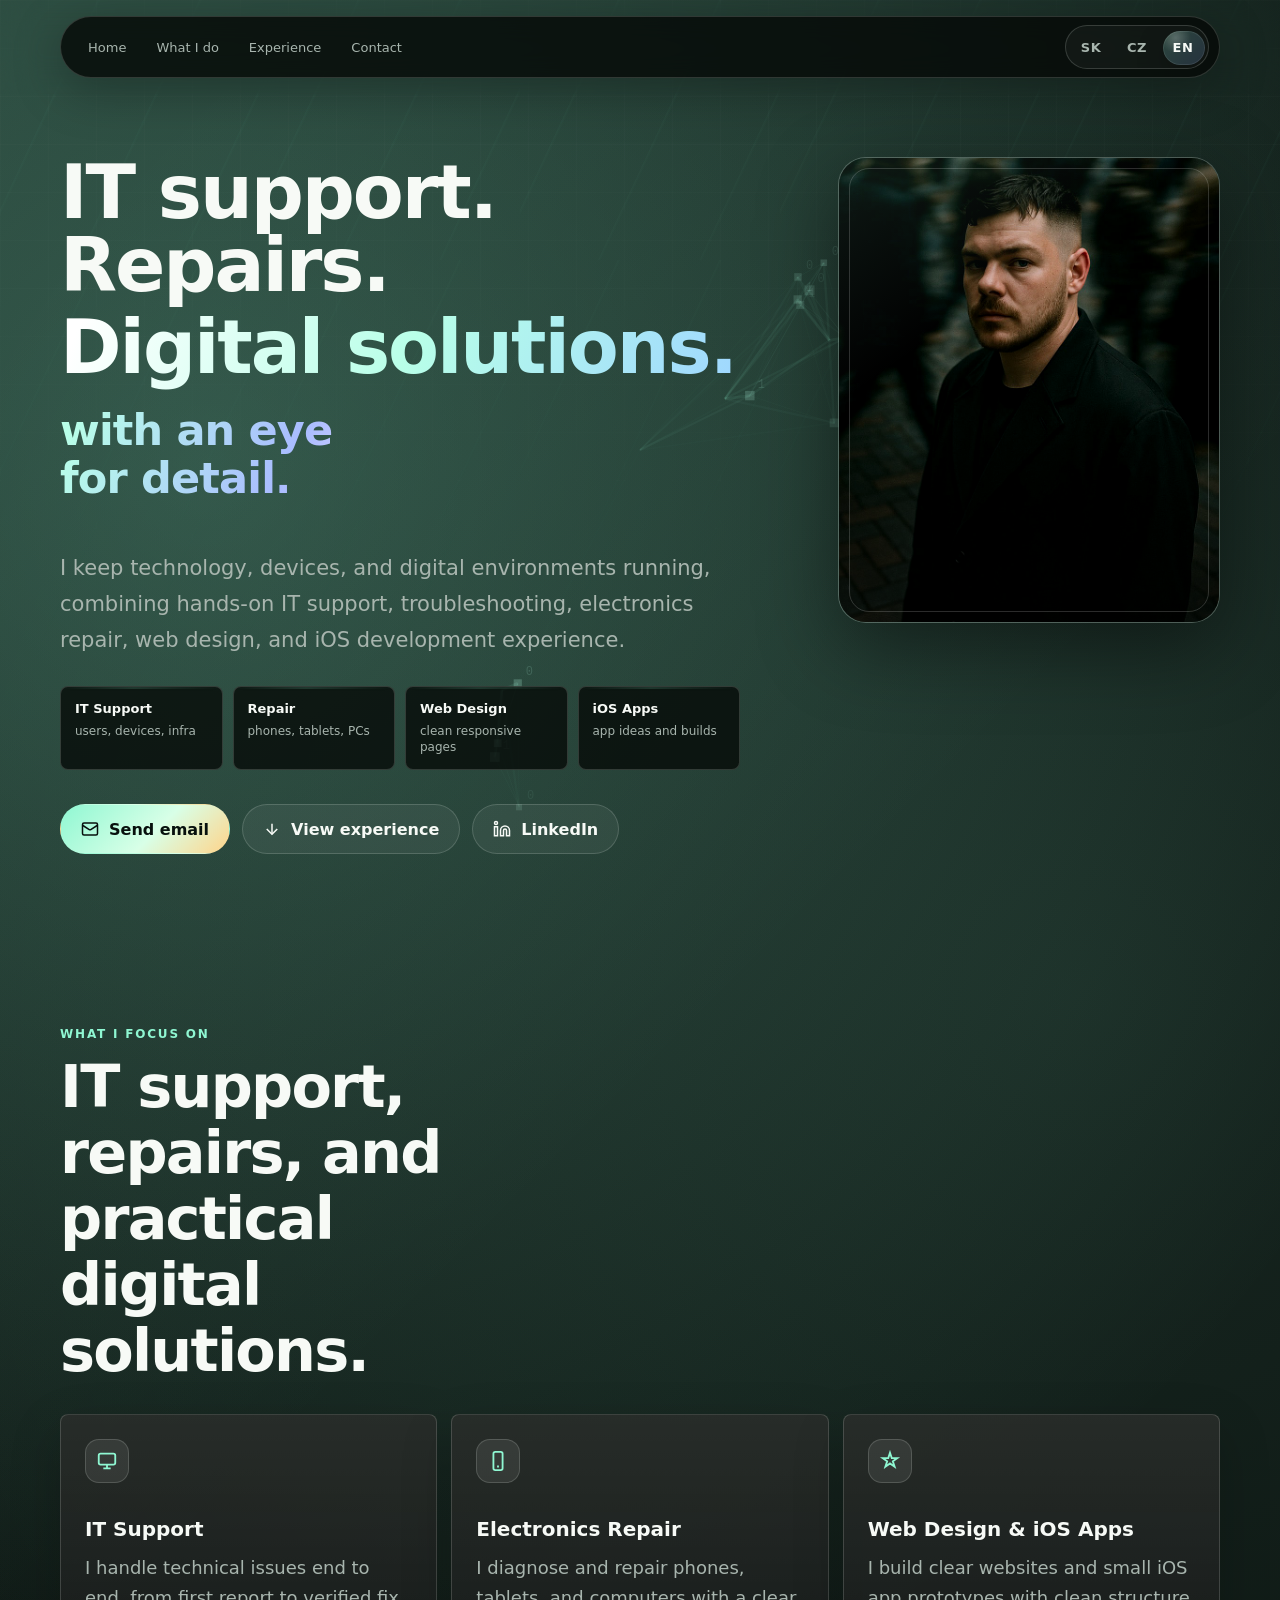
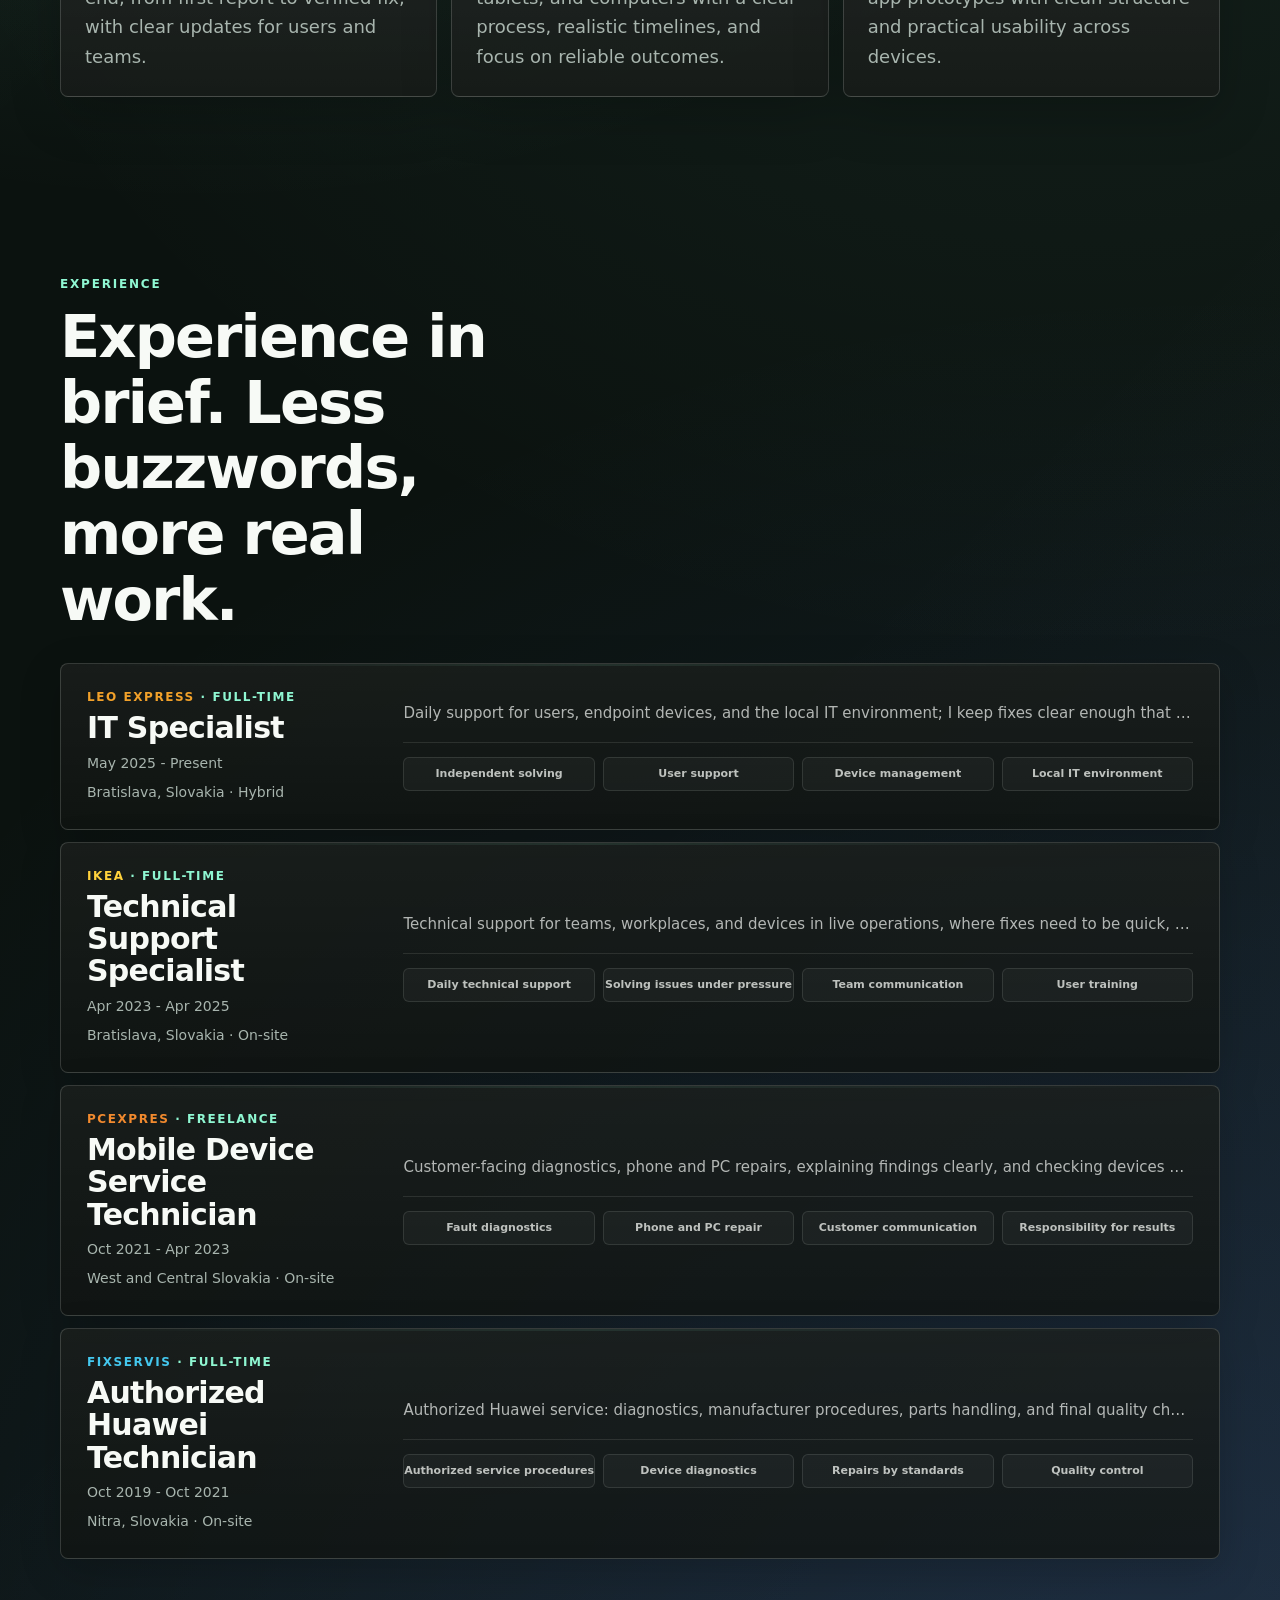
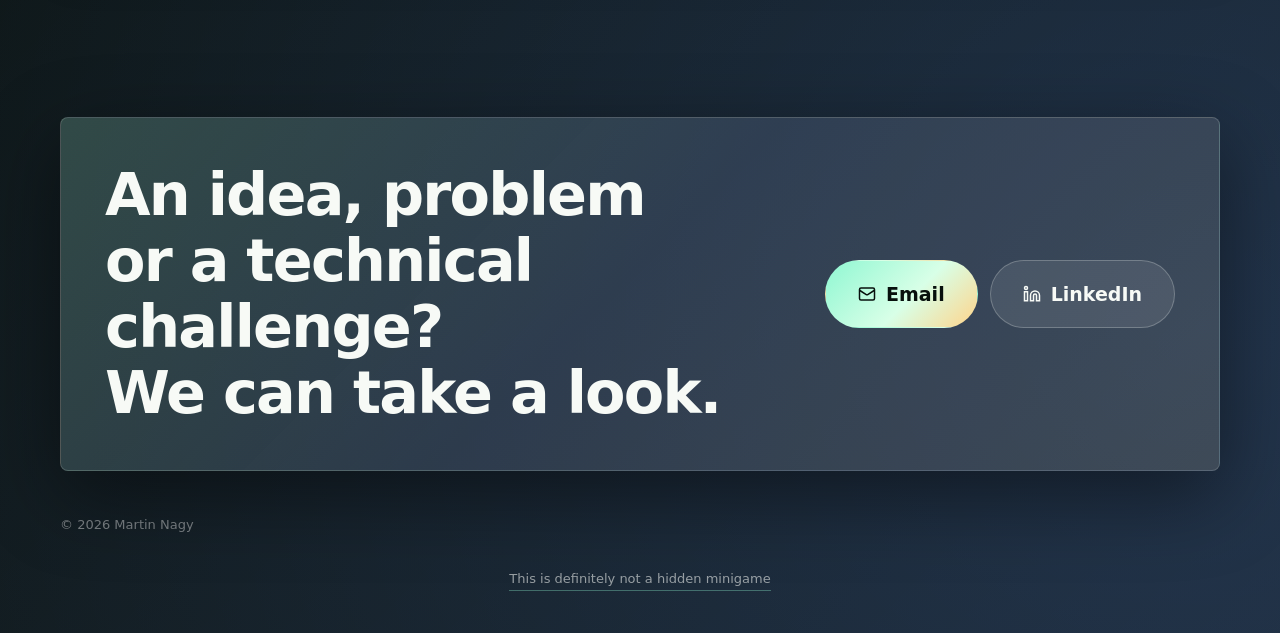
==== commit 8ffc06d7: "Add files via upload minigame updates" ====
--- a/index.htm
+++ b/index.htm
@@ -3,16 +3,16 @@
 <head>
   <meta charset="UTF-8" />
   <meta name="viewport" content="width=device-width, initial-scale=1.0" />
-  <meta name="description" content="Martin Nagy - IT support, electronics repair, webdesign, and iOS app development." />
+  <meta name="description" content="Martin Nagy - IT support, electronics repair, web design, and iOS app development." />
   <meta name="theme-color" content="#060907" />
   <meta property="og:type" content="website" />
   <meta property="og:title" content="MN | Digital" />
-  <meta property="og:description" content="Martin Nagy - IT support, electronics repair, webdesign, and iOS app development." />
+  <meta property="og:description" content="Martin Nagy - IT support, electronics repair, web design, and iOS app development." />
   <meta property="og:locale" content="sk_SK" />
   <meta property="og:site_name" content="MN | Digital" />
   <meta name="twitter:card" content="summary_large_image" />
   <meta name="twitter:title" content="MN | Digital" />
-  <meta name="twitter:description" content="Martin Nagy - IT support, electronics repair, webdesign, and iOS app development." />
+  <meta name="twitter:description" content="Martin Nagy - IT support, electronics repair, web design, and iOS app development." />
   <title>MN | Digital</title>
   <style>
     :root {
@@ -54,8 +54,9 @@
       color: var(--text);
       background:
         radial-gradient(circle at 16% 12%, rgba(143, 247, 210, 0.24), transparent 38%),
-        radial-gradient(circle at 84% 26%, rgba(143, 247, 210, 0.12), transparent 42%),
-        linear-gradient(135deg, rgba(143, 247, 210, 0.16), transparent 34%),
+        radial-gradient(circle at 84% 26%, rgba(143, 247, 210, 0.09), transparent 42%),
+        radial-gradient(circle at 94% 92%, rgba(88, 146, 255, 0.18), transparent 44%),
+        linear-gradient(135deg, rgba(143, 247, 210, 0.13), transparent 34%),
         linear-gradient(315deg, rgba(135, 168, 255, 0.1), transparent 40%),
         var(--bg);
       overflow-x: hidden;
@@ -228,16 +229,42 @@
     }
 
     .nav {
+      --scroll-progress: 0;
       display: grid;
       grid-template-columns: 1fr auto;
       align-items: center;
       gap: 16px;
+      position: relative;
+      overflow: hidden;
+      isolation: isolate;
       min-height: 58px;
       padding: 8px 10px 8px 14px;
       border: 1px solid var(--line);
       border-radius: 999px;
       background: rgba(6, 9, 7, 0.82);
       box-shadow: 0 12px 50px rgba(0, 0, 0, 0.3);
+    }
+
+    .nav::after {
+      content: "";
+      position: absolute;
+      left: 0;
+      right: 0;
+      bottom: 0;
+      height: 4px;
+      border-radius: 0 0 999px 999px;
+      background: linear-gradient(90deg, rgba(143, 247, 210, 0.55), rgba(135, 168, 255, 0.5));
+      opacity: 0.9;
+      pointer-events: none;
+      z-index: 0;
+      transform-origin: left center;
+      transform: scaleX(var(--scroll-progress));
+      transition: transform 120ms linear;
+    }
+
+    .nav > * {
+      position: relative;
+      z-index: 1;
     }
 
     .nav-links {
@@ -276,8 +303,7 @@
 
     .nav-links a:focus-visible,
     .lang-button:focus-visible,
-    .button:focus-visible,
-    .easter-trigger:focus-visible {
+    .button:focus-visible {
       outline: 2px solid rgba(143, 247, 210, 0.9);
       outline-offset: 3px;
       box-shadow: 0 0 0 6px rgba(143, 247, 210, 0.18);
@@ -288,6 +314,8 @@
       justify-self: end;
       display: flex;
       align-items: center;
+      width: max-content;
+      flex-shrink: 0;
       gap: 4px;
       padding: 4px;
       border: 1px solid var(--line);
@@ -324,6 +352,10 @@
     .lang-button {
       position: relative;
       z-index: 1;
+      display: inline-flex;
+      align-items: center;
+      justify-content: center;
+      padding: 0;
       width: 42px;
       height: 34px;
       font-weight: 800;
@@ -383,9 +415,9 @@
     }
 
     h1 {
-      max-width: min(700px, 100%);
-      font-size: clamp(44px, 6.5vw, 88px);
-      line-height: 1.06;
+      max-width: min(760px, 100%);
+      font-size: clamp(42px, 5.8vw, 78px);
+      line-height: 0.98;
       letter-spacing: -0.028em;
       text-wrap: balance;
     }
@@ -600,7 +632,7 @@
     .portrait::after {
       content: "";
       position: absolute;
-      inset: 16px;
+      inset: 10px;
       z-index: 3;
       border: 1px solid rgba(255, 255, 255, 0.17);
       border-radius: 20px;
@@ -703,8 +735,8 @@
       padding: 24px;
       border: 1px solid var(--line);
       border-radius: 8px;
-      background: linear-gradient(180deg, rgba(255, 255, 255, 0.095), rgba(255, 255, 255, 0.045));
-      box-shadow: 0 18px 60px rgba(0, 0, 0, 0.24);
+      background: linear-gradient(180deg, rgba(255, 255, 255, 0.12), rgba(255, 255, 255, 0.06));
+      box-shadow: 0 18px 52px rgba(0, 0, 0, 0.2);
       transition: transform 280ms ease, border-color 280ms ease, background 280ms ease, box-shadow 280ms ease;
     }
 
@@ -721,8 +753,8 @@
     .card:hover {
       transform: translateY(-3px);
       border-color: var(--line-strong);
-      background: linear-gradient(180deg, rgba(255, 255, 255, 0.108), rgba(255, 255, 255, 0.048));
-      box-shadow: 0 18px 54px rgba(0, 0, 0, 0.24), 0 0 20px rgba(143, 247, 210, 0.035);
+      background: linear-gradient(180deg, rgba(255, 255, 255, 0.132), rgba(255, 255, 255, 0.068));
+      box-shadow: 0 18px 50px rgba(0, 0, 0, 0.2), 0 0 20px rgba(143, 247, 210, 0.035);
     }
 
     .card:hover::before {
@@ -1028,6 +1060,39 @@
       color: inherit;
     }
 
+    @media (min-width: 901px) {
+      .experience-details {
+        display: flex;
+        flex-direction: column;
+      }
+
+      .experience-summary {
+        max-width: none;
+        white-space: nowrap;
+        overflow: hidden;
+        text-overflow: ellipsis;
+        text-align: center;
+      }
+
+      .experience-skills {
+        display: grid;
+        grid-template-columns: repeat(4, minmax(0, 1fr));
+        justify-content: stretch;
+      }
+
+      .experience-skills span {
+        width: 100%;
+        justify-content: center;
+        min-height: 34px;
+        padding: 6px 8px;
+      }
+
+      .experience-skills b {
+        white-space: nowrap;
+        font-size: 11px;
+      }
+    }
+
     .rail-item,
     .card,
     .metric,
@@ -1073,7 +1138,7 @@
     }
 
     .contact-keep {
-      display: inline-block;
+      display: inline;
       white-space: nowrap;
     }
 
@@ -1088,7 +1153,17 @@
       min-height: 58px;
       padding: 0 24px;
       font-size: 16px;
+      font-weight: 820;
+      border-width: 1.5px;
       transition: transform 280ms ease, border-color 280ms ease, background 280ms ease, box-shadow 280ms ease;
+    }
+
+    @media (min-width: 901px) {
+      .contact-band .button {
+        min-height: 68px;
+        padding: 0 32px;
+        font-size: 19px;
+      }
     }
 
     .contact-band .button::before {
@@ -1137,6 +1212,7 @@
       color: rgba(255, 255, 255, 0.44);
       font-size: 13px;
     }
+
 
     .easter-egg {
       padding: 0 0 42px;
@@ -1174,7 +1250,11 @@
       position: absolute;
       top: 6px;
       left: 0;
+      right: 0;
       z-index: 1;
+      display: flex;
+      justify-content: space-between;
+      gap: 14px;
       color: rgba(247, 250, 246, 0.5);
       font-size: 12px;
       font-weight: 720;
@@ -1186,16 +1266,27 @@
       font-family: ui-monospace, SFMono-Regular, Menlo, Consolas, monospace;
     }
 
+    .binary-runner-meta {
+      color: rgba(255, 212, 138, 0.64);
+      font-family: ui-monospace, SFMono-Regular, Menlo, Consolas, monospace;
+      text-align: right;
+    }
+
     .binary-runner-canvas {
       display: block;
       width: 100%;
-      height: 128px;
+      height: 204px;
       cursor: pointer;
-      touch-action: manipulation;
+      touch-action: none;
     }
 
     .binary-runner-state {
       display: none;
+    }
+
+    body.game-focus .cursor-tech,
+    body.game-focus .ambient-tech {
+      display: none !important;
     }
 
     .reveal {
@@ -1207,6 +1298,91 @@
     .reveal.visible {
       opacity: 1;
       transform: translateY(0);
+    }
+
+    body.low-power .cursor-tech {
+      display: none;
+    }
+
+    body.low-power .ambient-tech {
+      opacity: 0.3;
+    }
+
+    body.low-power .ambient-tech::before,
+    body.low-power .ambient-tech::after {
+      animation: none !important;
+    }
+
+    body.low-power .reveal,
+    body.low-power .reveal.visible {
+      opacity: 1;
+      transform: none;
+      transition: none;
+    }
+
+    body.android-lite .cursor-tech {
+      display: none !important;
+    }
+
+    body.desktop-effects .cursor-tech {
+      display: block !important;
+      opacity: 0.42 !important;
+      mix-blend-mode: normal !important;
+    }
+
+    body.desktop-effects .ambient-tech {
+      display: block !important;
+      opacity: 0.72 !important;
+    }
+
+    body.desktop-effects .ambient-tech::before,
+    body.desktop-effects .ambient-tech::after {
+      animation: mobileSignalDrift 9s ease-in-out infinite;
+    }
+
+    body.game-focus.desktop-effects .cursor-tech,
+    body.game-focus.desktop-effects .ambient-tech,
+    body.game-focus .cursor-tech,
+    body.game-focus .ambient-tech {
+      display: none !important;
+      opacity: 0 !important;
+      animation: none !important;
+    }
+
+    body.android-lite::before {
+      opacity: 0.34;
+      mask-image: linear-gradient(to bottom, rgba(0, 0, 0, 0.68), transparent 84%);
+    }
+
+    body.android-lite::after {
+      opacity: 0.12;
+    }
+
+    body.android-lite .ambient-tech {
+      display: block;
+      opacity: 0.28;
+    }
+
+    body.android-lite .ambient-tech::before,
+    body.android-lite .ambient-tech::after {
+      animation: none !important;
+    }
+
+    body.android-lite .topbar {
+      backdrop-filter: none;
+      -webkit-backdrop-filter: none;
+    }
+
+    body.android-lite .nav::after {
+      transition: none;
+      opacity: 0.95;
+    }
+
+    body.android-lite .reveal,
+    body.android-lite .reveal.visible {
+      opacity: 1;
+      transform: none;
+      transition: none;
     }
 
     @keyframes neonSweep {
@@ -1249,6 +1425,20 @@
       .ambient-tech {
         opacity: 0.18;
       }
+
+      body.desktop-effects .cursor-tech {
+        opacity: 0.42 !important;
+      }
+
+      body.desktop-effects .ambient-tech {
+        opacity: 0.72 !important;
+      }
+
+      body.desktop-effects .ambient-tech::before,
+      body.desktop-effects .ambient-tech::after {
+        animation-duration: 9s !important;
+        animation-iteration-count: infinite !important;
+      }
     }
 
     @media (max-width: 900px) {
@@ -1318,21 +1508,22 @@
     @media (max-width: 700px) {
       body {
         background:
-          radial-gradient(circle at 14% 8%, rgba(143, 247, 210, 0.28), transparent 34%),
-          radial-gradient(circle at 88% 22%, rgba(143, 247, 210, 0.14), transparent 38%),
-          radial-gradient(circle at 92% 30%, rgba(135, 168, 255, 0.14), transparent 34%),
-          linear-gradient(135deg, rgba(143, 247, 210, 0.14), transparent 38%),
+          radial-gradient(circle at 16% 8%, rgba(143, 247, 210, 0.2), transparent 32%),
+          radial-gradient(circle at 82% 18%, rgba(143, 247, 210, 0.08), transparent 34%),
+          radial-gradient(circle at 96% 86%, rgba(88, 146, 255, 0.14), transparent 42%),
+          linear-gradient(180deg, rgba(143, 247, 210, 0.08), rgba(11, 18, 15, 0.18) 46%, transparent 82%),
+          linear-gradient(135deg, rgba(143, 247, 210, 0.075), transparent 40%),
           var(--bg);
       }
 
       body::before {
-        opacity: 0.46;
+        opacity: 0.38;
         background-size: 48px 48px, 48px 48px, 220px 220px;
-        mask-image: linear-gradient(to bottom, rgba(0, 0, 0, 0.82), transparent 88%);
+        mask-image: linear-gradient(to bottom, rgba(0, 0, 0, 0.72), transparent 82%);
       }
 
       .ambient-tech {
-        opacity: 0.72;
+        opacity: 0.48;
       }
 
       .ambient-tech::before,
@@ -1358,22 +1549,23 @@
       }
 
       .topbar {
-        padding: 10px 0 6px;
+        padding: 8px 0 6px;
       }
 
       .nav {
         grid-template-columns: 1fr auto;
         min-height: auto;
-        padding: 8px;
-        border-radius: 20px;
+        padding: 7px 8px;
+        border-radius: 18px;
       }
 
       .nav-links {
-        display: grid;
-        grid-template-columns: repeat(4, minmax(0, auto));
-        gap: 2px;
+        display: flex;
+        align-items: center;
+        gap: 6px;
         overflow-x: auto;
         scrollbar-width: none;
+        padding-right: 2px;
       }
 
       .nav-links::-webkit-scrollbar {
@@ -1381,34 +1573,42 @@
       }
 
       .nav-links a {
-        padding: 10px 8px;
-        font-size: 12px;
+        padding: 9px 10px;
+        font-size: 11.5px;
         white-space: nowrap;
       }
 
       .language-switcher {
-        padding: 3px;
+        gap: 2px;
+        padding: 2px;
+      }
+
+      .language-indicator {
+        width: 33px;
+        height: 29px;
       }
 
       .lang-button {
-        width: 34px;
-        height: 30px;
+        width: 33px;
+        height: 29px;
+        font-size: 11px;
       }
 
       .hero {
-        grid-template-columns: minmax(0, 1fr) minmax(164px, 42vw);
+        grid-template-columns: minmax(0, 1fr) minmax(154px, 39vw);
         min-height: auto;
-        gap: 18px;
+        gap: 14px;
         align-items: start;
         padding-top: 30px;
-        padding-bottom: 46px;
+        padding-bottom: 34px;
       }
 
       .profile {
         grid-column: 2;
         grid-row: 1;
         justify-self: end;
-        width: min(220px, 42vw);
+        width: min(200px, 39vw);
+        margin-top: 4px;
       }
 
       .hero-copy {
@@ -1428,11 +1628,19 @@
 
       .lead {
         max-width: 100%;
+        color: rgba(231, 239, 235, 0.86);
+        line-height: 1.62;
       }
 
       .skill-rail {
         grid-template-columns: repeat(2, minmax(0, 1fr));
         max-width: 100%;
+        margin-top: 18px;
+      }
+
+      .rail-item span,
+      .card p {
+        color: rgba(232, 240, 236, 0.82);
       }
     }
 
@@ -1442,27 +1650,32 @@
       }
 
       .topbar {
-        padding: 8px 0 6px;
+        padding: 7px 0 5px;
       }
 
       .nav {
-        gap: 8px;
+        gap: 7px;
       }
 
       .language-switcher {
         gap: 2px;
       }
 
+      .language-indicator {
+        width: 31px;
+        height: 28px;
+      }
+
       .lang-button {
-        width: 36px;
-        height: 32px;
-        font-size: 12px;
+        width: 31px;
+        height: 28px;
+        font-size: 10.5px;
       }
 
       h1 {
         max-width: 100%;
-        font-size: clamp(30px, 8.6vw, 46px);
-        line-height: 1.1;
+        font-size: clamp(34px, 9.2vw, 48px);
+        line-height: 0.98;
         letter-spacing: -0.012em;
       }
 
@@ -1470,12 +1683,12 @@
         font-size: inherit;
         margin-top: -0.02em;
         padding-top: 0.06em;
-        padding-bottom: 0.24em;
-        line-height: 1.16;
+        padding-bottom: 0.14em;
+        line-height: 1.04;
       }
 
       .detail-tone {
-        font-size: 0.62em;
+        font-size: 0.58em;
         line-height: 1.2;
         margin-top: -0.12em;
         padding-bottom: 0.22em;
@@ -1488,13 +1701,13 @@
       }
 
       .hero {
-        gap: 18px;
+        gap: 12px;
         padding-top: 26px;
-        padding-bottom: 42px;
+        padding-bottom: 30px;
       }
 
       .profile {
-        width: min(212px, 46vw);
+        width: min(178px, 38vw);
       }
 
       .portrait {
@@ -1507,19 +1720,19 @@
       }
 
       .portrait::after {
-        inset: 11px;
+        inset: 7px;
         border-radius: 14px;
       }
 
       .lead {
         margin-top: 10px;
-        font-size: 16px;
-        line-height: 1.68;
+        font-size: 15.5px;
+        line-height: 1.58;
       }
 
       .skill-rail {
         gap: 8px;
-        margin-top: 22px;
+        margin-top: 16px;
       }
 
       .rail-item {
@@ -1557,6 +1770,7 @@
       }
 
       .contact-keep {
+        display: inline;
         white-space: normal;
       }
 
@@ -1585,7 +1799,7 @@
       }
 
       section {
-        padding: 54px 0;
+        padding: 50px 0;
       }
 
       .contact-band {
@@ -1602,20 +1816,6 @@
         padding-bottom: 26px;
       }
 
-      .easter-egg {
-        padding-bottom: 34px;
-      }
-
-      .binary-runner {
-        margin-top: 16px;
-      }
-
-      .binary-runner-head {
-        align-items: flex-start;
-        flex-direction: column;
-        gap: 4px;
-      }
-
     }
 
     @media (max-width: 430px) {
@@ -1624,33 +1824,53 @@
       }
 
       .nav {
-        grid-template-columns: 1fr;
+        grid-template-columns: minmax(0, 1fr) auto;
         gap: 6px;
+        align-items: center;
       }
 
       .nav-links {
-        grid-template-columns: repeat(4, minmax(0, 1fr));
+        gap: 4px;
+        min-width: 0;
       }
 
       .nav-links a {
+        padding-inline: 6px;
+        padding-block: 8px;
+        font-size: 10.5px;
         text-align: center;
       }
 
       .language-switcher {
-        justify-self: start;
+        justify-self: end;
+        gap: 2px;
+        padding: 2px;
+      }
+
+      .language-indicator {
+        width: 30px;
+        height: 27px;
+      }
+
+      .lang-button {
+        width: 30px;
+        height: 27px;
+        font-size: 10px;
       }
 
       .hero {
-        grid-template-columns: minmax(0, 1fr) minmax(150px, 44vw);
-        column-gap: 12px;
+        grid-template-columns: minmax(0, 1fr) minmax(136px, 36vw);
+        column-gap: 9px;
       }
 
       .profile {
-        width: min(190px, 44vw);
+        width: min(176px, 39vw);
+        margin-top: 2px;
       }
 
       h1 {
-        font-size: clamp(28px, 8.2vw, 38px);
+        font-size: clamp(33px, 10.4vw, 44px);
+        line-height: 1.03;
       }
 
       .skill-rail {
@@ -1661,26 +1881,183 @@
         min-height: 70px;
       }
 
-      .nav-links a {
-        padding-inline: 7px;
-        font-size: 11px;
-      }
-
-      .lang-button {
-        width: 31px;
-        height: 29px;
-      }
-
       h2 {
         font-size: clamp(30px, 10vw, 42px);
       }
     }
 
-    @media (hover: none), (pointer: coarse) {
+    @media (max-width: 900px) and (hover: none) and (pointer: coarse) {
+      .skill-rail .rail-item {
+        display: flex;
+        flex-direction: column;
+        justify-content: center;
+        align-items: center;
+        text-align: center;
+      }
+
+      .skill-rail .rail-item strong,
+      .skill-rail .rail-item span {
+        width: 100%;
+        text-align: center;
+      }
+
+      .skill-rail .rail-item,
+      .skill-rail .rail-item strong,
+      .skill-rail .rail-item span {
+        text-align: center;
+      }
+
+      .services .card {
+        --glow-alpha: 0.075;
+        text-align: center;
+        background:
+          radial-gradient(circle at var(--x, 50%) var(--y, 0%), rgb(143 247 210 / var(--glow-alpha)), transparent 40%),
+          linear-gradient(180deg, rgba(255, 255, 255, 0.105), rgba(255, 255, 255, 0.052)),
+          rgba(6, 9, 7, 0.7);
+        box-shadow: 0 12px 38px rgba(0, 0, 0, 0.15);
+      }
+
+      .services .card:hover,
+      .services .card:active {
+        background:
+          radial-gradient(circle at var(--x, 50%) var(--y, 0%), rgb(143 247 210 / var(--glow-alpha)), transparent 40%),
+          linear-gradient(180deg, rgba(255, 255, 255, 0.105), rgba(255, 255, 255, 0.052)),
+          rgba(6, 9, 7, 0.7);
+        box-shadow: 0 12px 38px rgba(0, 0, 0, 0.15);
+      }
+
+      .services .card::before {
+        inset: auto;
+        left: 0;
+        top: 0;
+        width: 100%;
+        height: 2px;
+        background: linear-gradient(90deg, transparent 0%, rgba(143, 247, 210, 0.1) 12%, rgba(143, 247, 210, 0.34) 46%, rgba(143, 247, 210, 0.12) 78%, transparent 100%);
+        opacity: 0.28;
+        box-shadow: 0 0 10px rgba(143, 247, 210, 0.08);
+      }
+
+      .services .card::after {
+        content: "";
+        position: absolute;
+        left: -34%;
+        top: 0;
+        width: 24%;
+        height: 2px;
+        border-radius: 999px;
+        background: linear-gradient(90deg, transparent, rgba(143, 247, 210, 0.14), rgba(143, 247, 210, 0.54), rgba(143, 247, 210, 0.14), transparent);
+        box-shadow: 0 0 14px rgba(143, 247, 210, 0.16);
+        animation: neonSweep 14s ease-in-out infinite;
+        pointer-events: none;
+      }
+
+      .services .card:nth-child(2)::after {
+        animation-delay: 3.5s;
+      }
+
+      .services .card:nth-child(3)::after {
+        animation-delay: 7s;
+      }
+
+      .services .card .icon {
+        margin-inline: auto;
+      }
+
+      .services .card p {
+        text-align: center;
+      }
+
+      .experience-item,
+      .experience-meta,
+      .experience-details,
+      .experience-summary,
+      .company,
+      .role,
+      .duration,
+      .location {
+        text-align: center;
+      }
+
+      .experience-skills {
+        justify-content: center;
+      }
+
+      .experience-skills span {
+        justify-content: center;
+        text-align: center;
+      }
+
+      .experience-skills b {
+        text-align: center;
+      }
+
       .cursor-tech {
         display: block;
         opacity: 0.24;
         mix-blend-mode: screen;
+      }
+
+      .rail-item,
+      .card,
+      .experience-item,
+      .contact-band {
+        --x: 50%;
+        --y: 0%;
+        --glow-alpha: 0.075;
+      }
+
+      .rail-item,
+      .card,
+      .experience-item,
+      .contact-band,
+      .rail-item:hover,
+      .card:hover,
+      .experience-item:hover,
+      .contact-band:hover {
+        transform: none;
+        box-shadow: var(--shadow);
+      }
+
+      .rail-item:hover,
+      .card:hover,
+      .experience-item:hover,
+      .contact-band:hover {
+        border-color: var(--line);
+      }
+
+      .rail-item:active,
+      .card:active,
+      .experience-item:active,
+      .contact-band:active {
+        transform: none;
+        border-color: var(--line);
+      }
+
+      .card::before,
+      .experience-item::before,
+      .contact-band .button::before {
+        opacity: 0.22;
+      }
+
+      .card:hover::before,
+      .experience-item:hover::before,
+      .contact-band .button:hover::before {
+        opacity: 0.22;
+      }
+
+      .rail-item,
+      .card,
+      .experience-item,
+      .contact-band {
+        -webkit-tap-highlight-color: transparent;
+      }
+
+      .rail-item *::selection,
+      .card *::selection,
+      .experience-item *::selection,
+      .contact-band *::selection {
+        background: rgba(143, 247, 210, 0.14);
+        color: inherit;
       }
     }
   </style>
@@ -1713,22 +2090,22 @@
       <section class="hero" aria-labelledby="hero-title">
         <div class="hero-copy reveal">
           <h1 id="hero-title" data-i18n-html="hero.title">IT podpora.<br>Opravy.<br><span class="tone">Digitálne riešenia.</span><span class="tone detail-tone">s citom pre detail.</span></h1>
-          <p class="lead" data-i18n="hero.lead">Pomáham udržať techniku, zariadenia a digitálne prostredia v chode. Spájam reálnu prax v IT podpore, troubleshootingu, opravách elektroniky, webdesigne a vývoji iOS aplikácií.</p>
+          <p class="lead" data-i18n="hero.lead">Udržiavam techniku, zariadenia a digitálne prostredia v chode. Spájam prax v IT podpore, troubleshootingu, opravách elektroniky, webdizajne a vývoji iOS aplikácií.</p>
           <div class="skill-rail" aria-label="Core skills">
             <div class="rail-item">
               <strong data-i18n="rail.support.title">IT podpora</strong>
               <span data-i18n="rail.support.copy">používatelia, zariadenia, infra</span>
             </div>
             <div class="rail-item">
-              <strong data-i18n="rail.repair.title">Repair</strong>
+              <strong data-i18n="rail.repair.title">Opravy</strong>
               <span data-i18n="rail.repair.copy">telefóny, tablety, PC</span>
             </div>
             <div class="rail-item">
-              <strong data-i18n="rail.web.title">Webdesign</strong>
+              <strong data-i18n="rail.web.title">Webdizajn</strong>
               <span data-i18n="rail.web.copy">čisté responzívne stránky</span>
             </div>
             <div class="rail-item">
-              <strong data-i18n="rail.ios.title">iOS Apps</strong>
+              <strong data-i18n="rail.ios.title">iOS aplikácie</strong>
               <span data-i18n="rail.ios.copy">nápady a vývoj aplikácií</span>
             </div>
           </div>
@@ -1758,8 +2135,8 @@
       <section id="services" class="reveal" aria-labelledby="services-title">
         <div class="section-head">
           <div>
-            <span class="label" data-i18n="services.label">Skills</span>
-            <h2 id="services-title" data-i18n="services.title">Od nápadu či problému po čisté riešenie.</h2>
+            <span class="label" data-i18n="services.label">Čomu sa venujem</span>
+            <h2 id="services-title" data-i18n="services.title">IT podpora, opravy a praktické digitálne riešenia.</h2>
           </div>
         </div>
 
@@ -1769,7 +2146,7 @@
               <svg viewBox="0 0 24 24" fill="none" stroke="currentColor" stroke-width="2"><rect x="3" y="4" width="18" height="12" rx="2"/><path d="M8 20h8"/><path d="M12 16v4"/></svg>
             </div>
           <h3 data-i18n="services.it.title">IT podpora</h3>
-          <p data-i18n="services.it.copy">Riešim technické problémy od prvého kontaktu po funkčné riešenie. Pomáham používateľom, zariadeniam aj lokálnemu IT prostrediu fungovať spoľahlivo a prehľadne.</p>
+          <p data-i18n="services.it.copy">Riešim technické problémy od prvého nahlásenia po overené vyriešenie, s priebežnou komunikáciou pre používateľov aj tím.</p>
           </article>
 
           <article class="card">
@@ -1777,15 +2154,15 @@
               <svg viewBox="0 0 24 24" fill="none" stroke="currentColor" stroke-width="2"><rect x="7" y="2" width="10" height="20" rx="2"/><path d="M11 18h2"/></svg>
             </div>
             <h3 data-i18n="services.repair.title">Opravy elektroniky</h3>
-          <p data-i18n="services.repair.copy">Diagnostika a opravy zariadení s dôrazom na presnosť, postup a detail. Skúsenosť s telefónmi, tabletmi, počítačmi aj menšou elektronikou.</p>
+          <p data-i18n="services.repair.copy">Diagnostikujem a opravujem telefóny, tablety aj počítače s jasným postupom, realistickým termínom a dôrazom na spoľahlivý výsledok.</p>
           </article>
 
           <article class="card">
             <div class="icon" aria-hidden="true">
               <svg viewBox="0 0 24 24" fill="none" stroke="currentColor" stroke-width="2"><path d="m12 3 1.9 5.8h6.1l-4.9 3.6 1.9 5.8-5-3.6-5 3.6 1.9-5.8-4.9-3.6h6.1z"/></svg>
             </div>
-            <h3 data-i18n="services.design.title">Webdesign & iOS Apps</h3>
-          <p data-i18n="services.design.copy">Tvorím čisté weby, landing pages a app koncepty, ktoré majú zrozumiteľnú štruktúru, dobrý vizuálny cit a fungujú prirodzene na rôznych zariadeniach.</p>
+            <h3 data-i18n="services.design.title">Webdizajn a iOS aplikácie</h3>
+          <p data-i18n="services.design.copy">Tvorím prehľadné weby a menšie iOS prototypy so zrozumiteľnou štruktúrou a prirodzeným používaním na rôznych zariadeniach.</p>
           </article>
         </div>
       </section>
@@ -1793,21 +2170,21 @@
       <section id="experience" class="reveal" aria-labelledby="experience-title">
         <div class="section-head">
           <div>
-            <span class="label" data-i18n="experience.label">Experience</span>
-            <h2 id="experience-title" data-i18n="experience.title">Skúsenosti stručne. Detaily patria na LinkedIn.</h2>
+            <span class="label" data-i18n="experience.label">Skúsenosti</span>
+            <h2 id="experience-title" data-i18n="experience.title">Skúsenosti stručne. Menej buzzwordov, viac praxe.</h2>
           </div>
         </div>
 
         <div class="experience-list">
           <article class="experience-item">
             <div class="experience-meta">
-              <span class="company"><span class="company-brand leo" data-i18n="experience.leo.companyName">Leo Express</span> · <span data-i18n="experience.leo.workType">Full-time</span></span>
-              <h3 class="role" data-i18n="experience.leo.role">IT Support Specialist</h3>
-              <span class="duration" data-i18n="experience.leo.duration">May 2025 - Present</span>
+              <span class="company"><span class="company-brand leo" data-i18n="experience.leo.companyName">Leo Express</span> · <span data-i18n="experience.leo.workType">Plný úväzok</span></span>
+              <h3 class="role" data-i18n="experience.leo.role">IT Špecialista</h3>
+              <span class="duration" data-i18n="experience.leo.duration">máj 2025 - súčasnosť</span>
               <span class="location" data-i18n="experience.leo.location">Bratislava, Slovakia · Hybrid</span>
             </div>
             <div class="experience-details">
-              <p class="experience-summary" data-i18n="experience.leo.copy">Podpora používateľov, zariadení a lokálneho IT prostredia v každodennej prevádzke.</p>
+              <p class="experience-summary" data-i18n="experience.leo.copy">Každodenná podpora používateľov, koncových zariadení a lokálneho IT prostredia; veci riešim tak, aby po mne ostal jasný postup.</p>
               <div class="experience-skills">
                 <span><b data-i18n="experience.leo.skill1">Samostatné riešenie</b></span>
                 <span><b data-i18n="experience.leo.skill2">Podpora používateľov</b></span>
@@ -1819,13 +2196,13 @@
 
           <article class="experience-item">
             <div class="experience-meta">
-              <span class="company"><span class="company-brand ikea" data-i18n="experience.ikea.companyName">IKEA</span> · <span data-i18n="experience.ikea.workType">Full-time</span></span>
-              <h3 class="role" data-i18n="experience.ikea.role">Technical Support Specialist</h3>
-              <span class="duration" data-i18n="experience.ikea.duration">Apr 2023 - Apr 2025</span>
+              <span class="company"><span class="company-brand ikea" data-i18n="experience.ikea.companyName">IKEA</span> · <span data-i18n="experience.ikea.workType">Plný úväzok</span></span>
+              <h3 class="role" data-i18n="experience.ikea.role">Špecialista technickej podpory</h3>
+              <span class="duration" data-i18n="experience.ikea.duration">apríl 2023 - apríl 2025</span>
               <span class="location" data-i18n="experience.ikea.location">Bratislava, Slovakia · On-site</span>
             </div>
             <div class="experience-details">
-              <p class="experience-summary" data-i18n="experience.ikea.copy">Technická podpora tímov, pracovísk a zariadení s dôrazom na rýchle riešenie problémov.</p>
+              <p class="experience-summary" data-i18n="experience.ikea.copy">Technická podpora tímov, pracovísk a zariadení v prevádzke, kde musí byť riešenie rýchle, zrozumiteľné a použiteľné hneď.</p>
               <div class="experience-skills">
                 <span><b data-i18n="experience.ikea.skill1">Denná technická podpora</b></span>
                 <span><b data-i18n="experience.ikea.skill2">Riešenie problémov pod tlakom</b></span>
@@ -1837,13 +2214,13 @@
 
           <article class="experience-item">
             <div class="experience-meta">
-              <span class="company"><span class="company-brand pcexpres" data-i18n="experience.pcexpres.companyName">PCexpres</span> · <span data-i18n="experience.pcexpres.workType">Freelance</span></span>
-              <h3 class="role" data-i18n="experience.pcexpres.role">Freelance Mobile Device Repair Specialist</h3>
-              <span class="duration" data-i18n="experience.pcexpres.duration">Oct 2021 - Apr 2023</span>
+              <span class="company"><span class="company-brand pcexpres" data-i18n="experience.pcexpres.companyName">PCexpres</span> · <span data-i18n="experience.pcexpres.workType">FREELANCE</span></span>
+              <h3 class="role" data-i18n="experience.pcexpres.role">Servisný technik mobilných zariadení</h3>
+              <span class="duration" data-i18n="experience.pcexpres.duration">október 2021 - apríl 2023</span>
               <span class="location" data-i18n="experience.pcexpres.location">Západné a stredné Slovensko · On-site</span>
             </div>
             <div class="experience-details">
-              <p class="experience-summary" data-i18n="experience.pcexpres.copy">Diagnostika a opravy mobilných zariadení, počítačov a hardvéru priamo pre zákazníkov.</p>
+              <p class="experience-summary" data-i18n="experience.pcexpres.copy">Diagnostika pred zákazníkom, opravy telefónov a PC, vysvetlenie nálezu a kontrola zariadenia po oprave.</p>
               <div class="experience-skills">
                 <span><b data-i18n="experience.pcexpres.skill1">Diagnostika porúch</b></span>
                 <span><b data-i18n="experience.pcexpres.skill2">Opravy telefónov a PC</b></span>
@@ -1855,13 +2232,13 @@
 
           <article class="experience-item">
             <div class="experience-meta">
-              <span class="company"><span class="company-brand fixservis" data-i18n="experience.fixservis.companyName">FixServis</span> · <span data-i18n="experience.fixservis.workType">Full-time</span></span>
-              <h3 class="role" data-i18n="experience.fixservis.role">Authorized Huawei Technician</h3>
-              <span class="duration" data-i18n="experience.fixservis.duration">Oct 2019 - Oct 2021</span>
+              <span class="company"><span class="company-brand fixservis" data-i18n="experience.fixservis.companyName">FixServis</span> · <span data-i18n="experience.fixservis.workType">Plný úväzok</span></span>
+              <h3 class="role" data-i18n="experience.fixservis.role">Autorizovaný technik Huawei</h3>
+              <span class="duration" data-i18n="experience.fixservis.duration">október 2019 - október 2021</span>
               <span class="location" data-i18n="experience.fixservis.location">Nitra, Slovakia · On-site</span>
             </div>
             <div class="experience-details">
-              <p class="experience-summary" data-i18n="experience.fixservis.copy">Autorizovaný servis, diagnostika a opravy zariadení podľa štandardov výrobcu.</p>
+              <p class="experience-summary" data-i18n="experience.fixservis.copy">Autorizovaný servis Huawei: diagnostika, servisné postupy výrobcu, práca s dielmi a finálna kontrola kvality.</p>
               <div class="experience-skills">
                 <span><b data-i18n="experience.fixservis.skill1">Autorizované servisné postupy</b></span>
                 <span><b data-i18n="experience.fixservis.skill2">Diagnostika zariadení</b></span>
@@ -1875,7 +2252,7 @@
 
       <section id="contact" class="contact-band reveal" aria-labelledby="contact-title">
         <div>
-          <h2 id="contact-title" data-i18n-html="contact.title">Nápad, problém<br>alebo technická výzva?<br><span class="contact-keep">Môžeme sa na to pozrieť.</span></h2>
+          <h2 id="contact-title" data-i18n-html="contact.title">Nápad, problém alebo<br>technická výzva?<br><span class="contact-keep">Môžeme sa na to pozrieť.</span></h2>
         </div>
         <div class="actions">
           <a class="button primary" href="mailto:martinus.nagy@gmail.com">
@@ -1895,13 +2272,14 @@
     </footer>
 
     <section class="easter-egg shell reveal" aria-label="Mini game" data-runner>
-      <button class="easter-trigger" type="button" data-game-trigger aria-expanded="false" aria-controls="binary-runner" data-i18n="game.prompt">Chceš si zahrať mini hru? Klikni sem.</button>
+          <button class="easter-trigger" type="button" data-game-trigger aria-expanded="false" aria-controls="binary-runner" data-i18n="game.prompt">Toto určite nie je skrytá minihra</button>
       <div class="binary-runner" id="binary-runner" hidden>
         <div class="binary-runner-head">
           <span><span data-i18n="game.score">Skóre</span>: <span class="binary-runner-score" data-game-score>0</span></span>
+          <span class="binary-runner-meta" data-game-meta>Helpdesk floor</span>
         </div>
-        <canvas class="binary-runner-canvas" data-game-canvas aria-label="Binary runner mini game"></canvas>
-        <div class="binary-runner-state" data-game-state aria-live="polite" data-i18n="game.ready">Klikni a preskakuj vírusy, bugy, výpadky aj update chaos.</div>
+        <canvas class="binary-runner-canvas" data-game-canvas aria-label="Ticket Run mini game"></canvas>
+            <div class="binary-runner-state" data-game-state aria-live="polite" data-i18n="game.ready">Jeden klik skok. Dvojklik vo vzduchu salto. Shield drží 5 sekúnd alebo jeden hit.</div>
       </div>
     </section>
   </div>
@@ -1913,301 +2291,266 @@
         "nav.home": "Úvod",
         "nav.services": "Čo robím",
         "nav.contact": "Kontakt",
-        "hero.title": "Technika, ktorá funguje.<br><span class=\"tone\">Dizajn, ktorý drží.</span><span class=\"tone detail-tone\">s citom pre detail.</span>",
-        "hero.lead": "Som Martin Nagy, technický nadšenec s praxou v IT podpore, opravách elektroniky, webdesigne a vývoji iOS aplikácií. Rád riešim problémy, skladám veci do poriadku a dávam digitálnym nápadom čistú vizuálnu formu.",
+      "hero.title": "IT podpora.<br>Opravy.<br><span class=\"tone\">Digitálne riešenia.</span><span class=\"tone detail-tone\">s citom pre detail.</span>",
+        "hero.lead": "Som Martin Nagy, technický nadšenec s praxou v IT podpore, opravách elektroniky, webdizajne a vývoji iOS aplikácií. Rád riešim problémy, skladám veci do poriadku a dávam digitálnym nápadom čistú vizuálnu formu.",
         "hero.email": "Napísať email",
         "hero.work": "Pozrieť prácu",
-        "about.label": "Profil",
-        "about.title": "Krátka digitálna vizitka s ostrejším charakterom.",
-        "tags.troubleshooting": "Troubleshooting",
-        "tags.hardware": "Hardware maintenance",
-        "tags.it": "IT infraštruktúra",
-        "tags.repair": "Opravy elektroniky",
-        "tags.webdesign": "Webdesign",
-        "tags.ios": "iOS app development",
-        "tags.design": "Creative design",
         "services.label": "Služby",
         "services.title": "Od nápadu či problému po čisté riešenie.",
         "services.it.title": "IT podpora",
         "services.it.copy": "Riešim technické problémy od prvého kontaktu po funkčné riešenie. Pomáham používateľom, zariadeniam aj lokálnemu IT prostrediu fungovať spoľahlivo a prehľadne.",
         "services.repair.title": "Opravy elektroniky",
         "services.repair.copy": "Diagnostika a opravy zariadení s dôrazom na presnosť, postup a detail. Skúsenosť s telefónmi, tabletmi, počítačmi aj menšou elektronikou.",
-        "services.design.title": "Webdesign & iOS Apps",
-        "services.design.copy": "Tvorím čisté weby, landing pages a app koncepty, ktoré majú zrozumiteľnú štruktúru, dobrý vizuálny cit a fungujú prirodzene na rôznych zariadeniach.",
-        "contact.title": "Poďme niečo vyriešiť.",
+        "services.design.title": "Webdizajn a iOS aplikácie",
+        "services.design.copy": "Tvorím prehľadné weby a iOS app koncepty, ktoré majú zrozumiteľnú štruktúru, dobrý vizuálny cit a fungujú prirodzene na rôznych zariadeniach.",
+        "contact.title": "Nápad, problém alebo<br>technická výzva?<br><span class=\"contact-keep\">Môžeme sa na to pozrieť.</span>",
         "contact.email": "Email",
-        "footer.note": "Custom landing page"
       },
       cs: {
         "nav.about": "O mně",
         "nav.home": "Úvod",
         "nav.services": "Co dělám",
         "nav.contact": "Kontakt",
-        "hero.title": "Technika, která funguje.<br><span class=\"tone\">Design, který drží.</span><span class=\"tone detail-tone\">s citem pro detail.</span>",
+      "hero.title": "IT podpora.<br>Opravy.<br><span class=\"tone\">Digitální řešení.</span><span class=\"tone detail-tone\">s citem pro detail.</span>",
         "hero.lead": "Jsem Martin Nagy, technický nadšenec s praxí v IT podpoře, opravách elektroniky, webdesignu a vývoji iOS aplikací. Rád řeším problémy, dávám věci do pořádku a převádím digitální nápady do čisté vizuální formy.",
         "hero.email": "Napsat email",
         "hero.work": "Prohlédnout práci",
-        "about.label": "Profil",
-        "about.title": "Krátká digitální vizitka s ostřejším charakterem.",
-        "tags.troubleshooting": "Troubleshooting",
-        "tags.hardware": "Hardware maintenance",
-        "tags.it": "IT infrastruktura",
-        "tags.repair": "Opravy elektroniky",
-        "tags.webdesign": "Webdesign",
-        "tags.ios": "iOS app development",
-        "tags.design": "Creative design",
         "services.label": "Služby",
         "services.title": "Od nápadu či problému k čistému řešení.",
-        "services.copy": "Silná kombinace uživatelské podpory, diagnostiky zařízení, oprav, webdesignu a vývoje iOS aplikací.",
         "services.it.title": "IT podpora",
         "services.it.copy": "Řeším technické problémy od prvního kontaktu po funkční řešení. Pomáhám uživatelům, zařízením i lokálnímu IT prostředí fungovat spolehlivě a přehledně.",
         "services.repair.title": "Opravy elektroniky",
         "services.repair.copy": "Diagnostika a opravy zařízení s důrazem na přesnost, postup a detail. Zkušenost s telefony, tablety, počítači i menší elektronikou.",
-        "services.design.title": "Webdesign & iOS Apps",
-        "services.design.copy": "Tvořím čisté weby, landing pages a app koncepty, které mají srozumitelnou strukturu, dobrý vizuální cit a fungují přirozeně na různých zařízeních.",
-        "contact.title": "Pojďme něco vyřešit.",
+        "services.design.title": "Webdesign a iOS aplikace",
+        "services.design.copy": "Tvořím přehledné weby a iOS app koncepty, které mají srozumitelnou strukturu, dobrý vizuální cit a fungují přirozeně na různých zařízeních.",
+        "contact.title": "Nápad, problém nebo<br>technická výzva?<br><span class=\"contact-keep\">Můžeme se na to podívat.</span>",
         "contact.email": "Email",
-        "footer.note": "Custom landing page"
       },
       en: {
         "nav.about": "About",
         "nav.home": "Home",
         "nav.services": "What I do",
         "nav.contact": "Contact",
-        "hero.title": "Tech that works.<br><span class=\"tone\">Design that holds up.</span><span class=\"tone detail-tone\">with an eye for detail.</span>",
-        "hero.lead": "I am Martin Nagy, a tech enthusiast with hands-on experience in IT support, electronics repair, webdesign, and iOS app development. I like solving problems, bringing devices back into shape, and giving digital ideas a clean visual form.",
+      "hero.title": "IT support.<br>Repairs.<br><span class=\"tone\">Digital solutions.</span><span class=\"tone detail-tone\">with an eye for detail.</span>",
+        "hero.lead": "I am Martin Nagy, a tech enthusiast with hands-on experience in IT support, electronics repair, web design, and iOS app development. I like solving problems, bringing devices back into shape, and giving digital ideas a clear visual form.",
         "hero.email": "Send email",
         "hero.work": "View work",
-        "about.label": "Profile",
-        "about.title": "A compact digital card with a sharper character.",
-        "tags.troubleshooting": "Troubleshooting",
-        "tags.hardware": "Hardware maintenance",
-        "tags.it": "IT infrastructure",
-        "tags.repair": "Electronics repair",
-        "tags.webdesign": "Webdesign",
-        "tags.ios": "iOS app development",
-        "tags.design": "Creative design",
         "services.label": "Services",
-        "services.title": "From an idea or problem to a clean solution.",
-        "services.copy": "A strong mix of user support, device diagnostics, repair experience, webdesign, and iOS app development.",
+        "services.title": "From an idea or problem to a practical solution.",
         "services.it.title": "IT Support",
         "services.it.copy": "I solve technical issues from first contact to a working fix, helping users, devices, and local IT environments stay reliable and easy to understand.",
         "services.repair.title": "Electronics Repair",
         "services.repair.copy": "Device diagnostics and repair with attention to accuracy, process, and detail. Hands-on experience with phones, tablets, computers, and small electronics.",
-        "services.design.title": "Webdesign & iOS Apps",
-        "services.design.copy": "I create clean websites, landing pages, and app concepts with clear structure, visual care, and natural usability across devices.",
-        "contact.title": "Let’s solve something.",
+        "services.design.title": "Web Design & iOS Apps",
+        "services.design.copy": "I create clear websites and iOS app concepts with strong structure, good visual detail, and natural usability across devices.",
+        "contact.title": "An idea, problem<br>or a technical challenge?<br><span class=\"contact-keep\">We can take a look.</span>",
         "contact.email": "Email",
-        "footer.note": "Custom landing page"
       }
     };
 
     Object.assign(translations.sk, {
       "nav.experience": "Prax",
       "hero.title": "IT podpora.<br>Opravy.<br><span class=\"tone\">Digitálne riešenia.</span><span class=\"tone detail-tone\">s citom pre detail.</span>",
-      "hero.lead": "Pomáham udržať techniku, zariadenia a digitálne prostredia v chode. Spájam reálnu prax v IT podpore, troubleshootingu, opravách elektroniky, webdesigne a vývoji iOS aplikácií.",
+      "hero.lead": "Udržiavam techniku, zariadenia a digitálne prostredia v chode. Spájam prax v IT podpore, troubleshootingu, opravách elektroniky, webdizajne a vývoji iOS aplikácií.",
       "hero.work": "Pozrieť prax",
       "rail.support.title": "IT podpora",
       "rail.support.copy": "používatelia, zariadenia, infra",
-      "rail.repair.title": "Repair",
+      "rail.repair.title": "Opravy",
       "rail.repair.copy": "telefóny, tablety, PC",
-      "rail.web.title": "Webdesign",
+      "rail.web.title": "Webdizajn",
       "rail.web.copy": "čisté responzívne stránky",
-      "rail.ios.title": "iOS Apps",
+      "rail.ios.title": "iOS aplikácie",
       "rail.ios.copy": "nápady a vývoj aplikácií",
-      "about.title": "Praktický technický profil, ktorý pôsobí pokojne a rieši veci do konca.",
-      "about.copy": "Som technický typ, ktorý vie rýchlo pochopiť problém, rozložiť ho na konkrétne kroky a dotiahnuť riešenie bez zbytočného chaosu. Najsilnejší som tam, kde sa stretáva podpora používateľov, zariadenia, infraštruktúra a čistý digitálny výstup.",
-      "metrics.current.value": "Support",
-      "metrics.current.label": "IT podpora, troubleshooting a komunikácia s používateľmi",
-      "metrics.infra.value": "Infra",
-      "metrics.infra.label": "Lokálne IT prostredie, zariadenia a spoľahlivá prevádzka",
-      "metrics.repair.value": "Repair",
-      "metrics.repair.label": "Diagnostika a opravy telefónov, tabletov, PC a elektroniky",
-      "metrics.digital.value": "Digital",
-      "metrics.digital.label": "Webdesign, responzívne stránky a iOS aplikácie",
-      "services.label": "Skills",
-      "services.title": "Od nápadu či problému po čisté riešenie.",
-      "services.it.copy": "Riešim technické problémy od prvého kontaktu po funkčné riešenie. Pomáham používateľom, zariadeniam aj lokálnemu IT prostrediu fungovať spoľahlivo a prehľadne.",
-      "services.repair.copy": "Diagnostika a opravy zariadení s dôrazom na presnosť, postup a detail. Skúsenosť s telefónmi, tabletmi, počítačmi aj menšou elektronikou.",
-      "services.design.copy": "Tvorím čisté weby, landing pages a app koncepty, ktoré majú zrozumiteľnú štruktúru, dobrý vizuálny cit a fungujú prirodzene na rôznych zariadeniach.",
-      "experience.label": "Experience",
-      "experience.title": "Skúsenosti stručne. Detaily patria na LinkedIn.",
-      "experience.leo.company": "Leo Express · Full-time",
+      "services.label": "Čomu sa venujem",
+      "services.title": "IT podpora, opravy a praktické digitálne riešenia.",
+      "services.it.copy": "Riešim technické problémy od prvého nahlásenia po overené vyriešenie, s priebežnou komunikáciou pre používateľov aj tím.",
+      "services.repair.copy": "Diagnostikujem a opravujem telefóny, tablety aj počítače s jasným postupom, realistickým termínom a dôrazom na spoľahlivý výsledok.",
+      "services.design.copy": "Tvorím prehľadné weby a menšie iOS prototypy so zrozumiteľnou štruktúrou a prirodzeným používaním na rôznych zariadeniach.",
+      "experience.label": "Skúsenosti",
+      "experience.title": "Skúsenosti stručne. Menej buzzwordov, viac praxe.",
+      "experience.leo.company": "Leo Express · Plný úväzok",
       "experience.leo.companyName": "Leo Express",
-      "experience.leo.workType": "Full-time",
-      "experience.leo.role": "IT Support Specialist",
-      "experience.leo.duration": "May 2025 - Present",
+      "experience.leo.workType": "Plný úväzok",
+      "experience.leo.role": "IT Špecialista",
+      "experience.leo.duration": "máj 2025 - súčasnosť",
       "experience.leo.location": "Bratislava, Slovakia · Hybrid",
-      "experience.leo.copy": "Podpora používateľov, zariadení a lokálneho IT prostredia v každodennej prevádzke.",
+      "experience.leo.copy": "Každodenná podpora používateľov, koncových zariadení a lokálneho IT prostredia; veci riešim tak, aby po mne ostal jasný postup.",
       "experience.leo.skill1": "Samostatné riešenie",
       "experience.leo.skill2": "Podpora používateľov",
       "experience.leo.skill3": "Správa zariadení",
       "experience.leo.skill4": "Lokálne IT prostredie",
-      "experience.ikea.company": "IKEA · Full-time",
+      "experience.ikea.company": "IKEA · Plný úväzok",
       "experience.ikea.companyName": "IKEA",
-      "experience.ikea.workType": "Full-time",
-      "experience.ikea.role": "Technical Support Specialist",
-      "experience.ikea.duration": "Apr 2023 - Apr 2025",
+      "experience.ikea.workType": "Plný úväzok",
+      "experience.ikea.role": "Špecialista technickej podpory",
+      "experience.ikea.duration": "apríl 2023 - apríl 2025",
       "experience.ikea.location": "Bratislava, Slovakia · On-site",
-      "experience.ikea.copy": "Technická podpora tímov, pracovísk a zariadení s dôrazom na rýchle riešenie problémov.",
+      "experience.ikea.copy": "Technická podpora tímov, pracovísk a zariadení v prevádzke, kde musí byť riešenie rýchle, zrozumiteľné a použiteľné hneď.",
       "experience.ikea.skill1": "Denná technická podpora",
       "experience.ikea.skill2": "Riešenie problémov pod tlakom",
       "experience.ikea.skill3": "Komunikácia s tímami",
       "experience.ikea.skill4": "Používateľské školenia",
-      "experience.pcexpres.company": "PCexpres · Freelance",
+      "experience.pcexpres.company": "PCexpres · FREELANCE",
       "experience.pcexpres.companyName": "PCexpres",
-      "experience.pcexpres.workType": "Freelance",
-      "experience.pcexpres.role": "Freelance Mobile Device Repair Specialist",
-      "experience.pcexpres.duration": "Oct 2021 - Apr 2023",
+      "experience.pcexpres.workType": "FREELANCE",
+      "experience.pcexpres.role": "Servisný technik mobilných zariadení",
+      "experience.pcexpres.duration": "október 2021 - apríl 2023",
       "experience.pcexpres.location": "Západné a stredné Slovensko · On-site",
-      "experience.pcexpres.copy": "Diagnostika a opravy mobilných zariadení, počítačov a hardvéru priamo pre zákazníkov.",
+      "experience.pcexpres.copy": "Diagnostika pred zákazníkom, opravy telefónov a PC, vysvetlenie nálezu a kontrola zariadenia po oprave.",
       "experience.pcexpres.skill1": "Diagnostika porúch",
       "experience.pcexpres.skill2": "Opravy telefónov a PC",
       "experience.pcexpres.skill3": "Komunikácia so zákazníkom",
       "experience.pcexpres.skill4": "Zodpovednosť za výsledok",
-      "experience.fixservis.company": "FixServis · Full-time",
+      "experience.fixservis.company": "FixServis · Plný úväzok",
       "experience.fixservis.companyName": "FixServis",
-      "experience.fixservis.workType": "Full-time",
-      "experience.fixservis.role": "Authorized Huawei Technician",
-      "experience.fixservis.duration": "Oct 2019 - Oct 2021",
+      "experience.fixservis.workType": "Plný úväzok",
+      "experience.fixservis.role": "Autorizovaný technik Huawei",
+      "experience.fixservis.duration": "október 2019 - október 2021",
       "experience.fixservis.location": "Nitra, Slovakia · On-site",
-      "experience.fixservis.copy": "Autorizovaný servis, diagnostika a opravy zariadení podľa štandardov výrobcu.",
+      "experience.fixservis.copy": "Autorizovaný servis Huawei: diagnostika, servisné postupy výrobcu, práca s dielmi a finálna kontrola kvality.",
       "experience.fixservis.skill1": "Autorizované servisné postupy",
       "experience.fixservis.skill2": "Diagnostika zariadení",
       "experience.fixservis.skill3": "Opravy podľa štandardov",
       "experience.fixservis.skill4": "Kontrola kvality",
-      "contact.title": "Nápad, problém<br>alebo technická výzva?<br><span class=\"contact-keep\">Môžeme sa na to pozrieť.</span>",
-      "game.prompt": "Chceš si zahrať mini hru? Klikni sem.",
+      "contact.title": "Nápad, problém alebo<br>technická výzva?<br><span class=\"contact-keep\">Môžeme sa na to pozrieť.</span>",
+      "game.prompt": "Toto určite nie je skrytá minihra",
+      "game.prompt.active": "Dobre no... možno trochu je.",
       "game.score": "Skóre",
-      "game.ready": "Klikni a preskakuj vírusy, bugy, výpadky aj update chaos.",
-      "game.running": "Technik v teréne.",
-      "game.over": "Koniec hry. Klikni pre reštart.",
-      "footer.note": ""
+      "game.ready": "Jeden klik skok. Dvojklik vo vzduchu salto. Shield drží 5 sekúnd alebo jeden hit.",
+      "game.running": "Run beží",
+      "game.over": "Smena skončila. Klikni pre reštart.",
+      "game.over.ticket": "Technik zakopol o bug.",
+      "game.over.coffee": "Došla káva.",
+      "game.over.reboot": "Systém chce reštart.",
+      "game.over.escalated": "Ticket sa vrátil späť.",
+      "game.win": "Výborne. Celá smena je vyriešená.",
+      "game.chapter.support": "Helpdesk",
+      "game.chapter.repair": "Servisný stôl",
+      "game.chapter.network": "Sieťový kút",
+      "game.chapter.storage": "Zálohy",
+      "game.chapter.server": "Serverovňa",
+      "game.chapter.monitoring": "Monitoring",
+      "game.chapter.deploy": "Nočný deploy",
+      "game.chapter.security": "Security check",
+      "game.chapter.datacenter": "Datacentrum",
+      "game.chapter.final": "Finálny incident",
     });
 
     Object.assign(translations.cs, {
       "nav.experience": "Praxe",
       "hero.title": "IT podpora.<br>Opravy.<br><span class=\"tone\">Digitální řešení.</span><span class=\"tone detail-tone\">s citem pro detail.</span>",
-      "hero.lead": "Pomáhám udržet techniku, zařízení a digitální prostředí v chodu. Spojuji reálnou praxi v IT podpoře, troubleshootingu, opravách elektroniky, webdesignu a vývoji iOS aplikací.",
+      "hero.lead": "Udržuji techniku, zařízení a digitální prostředí v chodu. Spojuji praxi v IT podpoře, troubleshootingu, opravách elektroniky, webdesignu a vývoji iOS aplikací.",
       "hero.work": "Prohlédnout praxi",
       "rail.support.title": "IT podpora",
       "rail.support.copy": "uživatelé, zařízení, infra",
-      "rail.repair.title": "Repair",
+      "rail.repair.title": "Opravy",
       "rail.repair.copy": "telefony, tablety, PC",
       "rail.web.title": "Webdesign",
       "rail.web.copy": "čisté responzivní stránky",
-      "rail.ios.title": "iOS Apps",
+      "rail.ios.title": "iOS aplikace",
       "rail.ios.copy": "nápady a vývoj aplikací",
-      "about.title": "Praktický technický profil, který působí klidně a dotahuje věci do konce.",
-      "about.copy": "Jsem technický typ, který umí rychle pochopit problém, rozložit ho na konkrétní kroky a dotáhnout řešení bez zbytečného chaosu. Nejsilnější jsem tam, kde se potkává podpora uživatelů, zařízení, infrastruktura a čistý digitální výstup.",
-      "metrics.current.value": "Support",
-      "metrics.current.label": "IT podpora, troubleshooting a komunikace s uživateli",
-      "metrics.infra.value": "Infra",
-      "metrics.infra.label": "Lokální IT prostředí, zařízení a spolehlivý provoz",
-      "metrics.repair.value": "Repair",
-      "metrics.repair.label": "Diagnostika a opravy telefonů, tabletů, PC a elektroniky",
-      "metrics.digital.value": "Digital",
-      "metrics.digital.label": "Webdesign, responzivní stránky a iOS aplikace",
-      "services.label": "Skills",
-      "services.title": "Od nápadu či problému k čistému řešení.",
-      "services.copy": "Stránka je stručná, ale základ je jasný: technická podpora, hardware, servisní myšlení, vizuální cit a schopnost tvořit digitální věci, které nepůsobí náhodně.",
-      "services.it.copy": "Řeším technické problémy od prvního kontaktu po funkční řešení. Pomáhám uživatelům, zařízením i lokálnímu IT prostředí fungovat spolehlivě a přehledně.",
-      "services.repair.copy": "Diagnostika a opravy zařízení s důrazem na přesnost, postup a detail. Zkušenost s telefony, tablety, počítači i menší elektronikou.",
-      "services.design.copy": "Tvořím čisté weby, landing pages a app koncepty, které mají srozumitelnou strukturu, dobrý vizuální cit a fungují přirozeně na různých zařízeních.",
-      "experience.label": "Experience",
-      "experience.title": "Zkušenosti stručně. Detaily patří na LinkedIn.",
-      "experience.leo.company": "Leo Express · Full-time",
+      "services.label": "Čemu se věnuji",
+      "services.title": "IT podpora, opravy a praktická digitální řešení.",
+      "services.it.copy": "Řeším technické problémy od prvního nahlášení po ověřené vyřešení, s průběžnou komunikací pro uživatele i tým.",
+      "services.repair.copy": "Diagnostikuji a opravuji telefony, tablety i počítače s jasným postupem, realistickým termínem a důrazem na spolehlivý výsledek.",
+      "services.design.copy": "Tvořím přehledné weby a menší iOS prototypy se srozumitelnou strukturou a přirozeným používáním na různých zařízeních.",
+      "experience.label": "Zkušenosti",
+      "experience.title": "Zkušenosti stručně. Méně buzzwordů, víc praxe.",
+      "experience.leo.company": "Leo Express · Plný úvazek",
       "experience.leo.companyName": "Leo Express",
-      "experience.leo.workType": "Full-time",
-      "experience.leo.role": "IT Support Specialist",
-      "experience.leo.duration": "May 2025 - Present",
+      "experience.leo.workType": "Plný úvazek",
+      "experience.leo.role": "IT Specialista",
+      "experience.leo.duration": "květen 2025 - současnost",
       "experience.leo.location": "Bratislava, Slovakia · Hybrid",
-      "experience.leo.copy": "Podpora uživatelů, zařízení a lokálního IT prostředí v každodenním provozu.",
+      "experience.leo.copy": "Každodenní podpora uživatelů, koncových zařízení a lokálního IT prostředí; věci řeším tak, aby po mně zůstal jasný postup.",
       "experience.leo.skill1": "Samostatné řešení",
       "experience.leo.skill2": "Podpora uživatelů",
       "experience.leo.skill3": "Správa zařízení",
       "experience.leo.skill4": "Lokální IT prostředí",
-      "experience.ikea.company": "IKEA · Full-time",
+      "experience.ikea.company": "IKEA · Plný úvazek",
       "experience.ikea.companyName": "IKEA",
-      "experience.ikea.workType": "Full-time",
-      "experience.ikea.role": "Technical Support Specialist",
-      "experience.ikea.duration": "Apr 2023 - Apr 2025",
+      "experience.ikea.workType": "Plný úvazek",
+      "experience.ikea.role": "Specialista technické podpory",
+      "experience.ikea.duration": "duben 2023 - duben 2025",
       "experience.ikea.location": "Bratislava, Slovakia · On-site",
-      "experience.ikea.copy": "Technická podpora týmů, pracovišť a zařízení s důrazem na rychlé řešení problémů.",
+      "experience.ikea.copy": "Technická podpora týmů, pracovišť a zařízení v provozu, kde musí být řešení rychlé, srozumitelné a použitelné hned.",
       "experience.ikea.skill1": "Denní technická podpora",
       "experience.ikea.skill2": "Řešení problémů pod tlakem",
       "experience.ikea.skill3": "Komunikace s týmy",
       "experience.ikea.skill4": "Školení uživatelů",
-      "experience.pcexpres.company": "PCexpres · Freelance",
+      "experience.pcexpres.company": "PCexpres · FREELANCE",
       "experience.pcexpres.companyName": "PCexpres",
-      "experience.pcexpres.workType": "Freelance",
-      "experience.pcexpres.role": "Freelance Mobile Device Repair Specialist",
-      "experience.pcexpres.duration": "Oct 2021 - Apr 2023",
+      "experience.pcexpres.workType": "FREELANCE",
+      "experience.pcexpres.role": "Servisní technik mobilních zařízení",
+      "experience.pcexpres.duration": "říjen 2021 - duben 2023",
       "experience.pcexpres.location": "Západní a střední Slovensko · On-site",
-      "experience.pcexpres.copy": "Diagnostika a opravy mobilních zařízení, počítačů a hardwaru přímo pro zákazníky.",
+      "experience.pcexpres.copy": "Diagnostika před zákazníkem, opravy telefonů a PC, vysvětlení nálezu a kontrola zařízení po opravě.",
       "experience.pcexpres.skill1": "Diagnostika závad",
       "experience.pcexpres.skill2": "Opravy telefonů a PC",
       "experience.pcexpres.skill3": "Komunikace se zákazníkem",
       "experience.pcexpres.skill4": "Odpovědnost za výsledek",
-      "experience.fixservis.company": "FixServis · Full-time",
+      "experience.fixservis.company": "FixServis · Plný úvazek",
       "experience.fixservis.companyName": "FixServis",
-      "experience.fixservis.workType": "Full-time",
-      "experience.fixservis.role": "Authorized Huawei Technician",
-      "experience.fixservis.duration": "Oct 2019 - Oct 2021",
+      "experience.fixservis.workType": "Plný úvazek",
+      "experience.fixservis.role": "Autorizovaný technik Huawei",
+      "experience.fixservis.duration": "říjen 2019 - říjen 2021",
       "experience.fixservis.location": "Nitra, Slovakia · On-site",
-      "experience.fixservis.copy": "Autorizovaný servis, diagnostika a opravy zařízení podle standardů výrobce.",
+      "experience.fixservis.copy": "Autorizovaný servis Huawei: diagnostika, servisní postupy výrobce, práce s díly a finální kontrola kvality.",
       "experience.fixservis.skill1": "Autorizované servisní postupy",
       "experience.fixservis.skill2": "Diagnostika zařízení",
       "experience.fixservis.skill3": "Opravy podle standardů",
       "experience.fixservis.skill4": "Kontrola kvality",
-      "contact.title": "Nápad, problém<br>nebo technická výzva?<br><span class=\"contact-keep\">Můžeme se na to podívat.</span>",
-      "game.prompt": "Chceš si zahrát mini hru? Klikni sem.",
+      "contact.title": "Nápad, problém nebo<br>technická výzva?<br><span class=\"contact-keep\">Můžeme se na to podívat.</span>",
+      "game.prompt": "Tohle určitě není skrytá minihra",
+      "game.prompt.active": "Dobře no... možná trochu je.",
       "game.score": "Skóre",
-      "game.ready": "Klikni a přeskakuj viry, bugy, výpadky i update chaos.",
-      "game.running": "Technik v terénu.",
-      "game.over": "Konec hry. Klikni pro restart.",
-      "footer.note": ""
+      "game.ready": "Jeden klik skok. Dvojklik ve vzduchu salto. Shield drží 5 sekund nebo jeden hit.",
+      "game.running": "Run běží",
+      "game.over": "Směna skončila. Klikni pro restart.",
+      "game.over.ticket": "Technik zakopl o bug.",
+      "game.over.coffee": "Došla káva.",
+      "game.over.reboot": "Systém chce restart.",
+      "game.over.escalated": "Ticket se vrátil zpět.",
+      "game.win": "Výborně. Celá směna je vyřešená.",
+      "game.chapter.support": "Helpdesk",
+      "game.chapter.repair": "Servisní stůl",
+      "game.chapter.network": "Síťový kout",
+      "game.chapter.storage": "Zálohy",
+      "game.chapter.server": "Serverovna",
+      "game.chapter.monitoring": "Monitoring",
+      "game.chapter.deploy": "Noční deploy",
+      "game.chapter.security": "Security check",
+      "game.chapter.datacenter": "Datacentrum",
+      "game.chapter.final": "Finální incident",
     });
 
     Object.assign(translations.en, {
       "nav.experience": "Experience",
-      "hero.title": "IT support.<br>Repair.<br><span class=\"tone\">Digital work.</span><span class=\"tone detail-tone\">with an eye for detail.</span>",
-      "hero.lead": "I help keep technology, devices, and digital environments running. I combine real experience in IT support, troubleshooting, electronics repair, webdesign, and iOS app development.",
+      "hero.title": "IT support.<br>Repairs.<br><span class=\"tone\">Digital solutions.</span><span class=\"tone detail-tone\">with an eye for detail.</span>",
+      "hero.lead": "I keep technology, devices, and digital environments running, combining hands-on IT support, troubleshooting, electronics repair, web design, and iOS development experience.",
       "hero.work": "View experience",
       "rail.support.title": "IT Support",
       "rail.support.copy": "users, devices, infra",
       "rail.repair.title": "Repair",
       "rail.repair.copy": "phones, tablets, PCs",
-      "rail.web.title": "Webdesign",
+      "rail.web.title": "Web Design",
       "rail.web.copy": "clean responsive pages",
       "rail.ios.title": "iOS Apps",
       "rail.ios.copy": "app ideas and builds",
-      "about.title": "A practical technical profile that stays calm and follows through.",
-      "about.copy": "I am a hands-on technical person who can understand a problem quickly, break it into clear steps, and move it toward a clean solution. I am strongest where user support, devices, infrastructure, and polished digital output meet.",
-      "metrics.current.value": "Support",
-      "metrics.current.label": "IT support, troubleshooting, and user communication",
-      "metrics.infra.value": "Infra",
-      "metrics.infra.label": "Local IT environments, devices, and reliable operations",
-      "metrics.repair.value": "Repair",
-      "metrics.repair.label": "Diagnostics and repair for phones, tablets, PCs, and electronics",
-      "metrics.digital.value": "Digital",
-      "metrics.digital.label": "Webdesign, responsive pages, and iOS apps",
-      "services.label": "Skills",
-      "services.title": "From an idea or problem to a clean solution.",
-      "services.copy": "This page is compact, but the base is clear: technical support, hardware, repair thinking, visual taste, and the ability to build digital things that feel intentional.",
-      "services.it.copy": "I solve technical issues from first contact to a working fix, helping users, devices, and local IT environments stay reliable and easy to understand.",
-      "services.repair.copy": "Device diagnostics and repair with attention to accuracy, process, and detail. Hands-on experience with phones, tablets, computers, and small electronics.",
-      "services.design.copy": "I create clean websites, landing pages, and app concepts with clear structure, visual care, and natural usability across devices.",
+      "services.label": "What I focus on",
+      "services.title": "IT support, repairs, and practical digital solutions.",
+      "services.it.copy": "I handle technical issues end to end, from first report to verified fix, with clear updates for users and teams.",
+      "services.repair.copy": "I diagnose and repair phones, tablets, and computers with a clear process, realistic timelines, and focus on reliable outcomes.",
+      "services.design.copy": "I build clear websites and small iOS app prototypes with clean structure and practical usability across devices.",
       "experience.label": "Experience",
-      "experience.title": "Experience in brief. Details belong on LinkedIn.",
-      "experience.copy": "This is a simple overview of real roles and skills. Full job descriptions, projects, and context can live on LinkedIn.",
+      "experience.title": "Experience in brief. Less buzzwords, more real work.",
       "experience.leo.company": "Leo Express · Full-time",
       "experience.leo.companyName": "Leo Express",
       "experience.leo.workType": "Full-time",
-      "experience.leo.role": "IT Support Specialist",
+      "experience.leo.role": "IT Specialist",
       "experience.leo.duration": "May 2025 - Present",
       "experience.leo.location": "Bratislava, Slovakia · Hybrid",
-      "experience.leo.copy": "Supporting users, devices, and local IT environments in daily operations.",
+      "experience.leo.copy": "Daily support for users, endpoint devices, and the local IT environment; I keep fixes clear enough that the next step is easy to follow.",
       "experience.leo.skill1": "Independent solving",
       "experience.leo.skill2": "User support",
       "experience.leo.skill3": "Device management",
@@ -2218,18 +2561,18 @@
       "experience.ikea.role": "Technical Support Specialist",
       "experience.ikea.duration": "Apr 2023 - Apr 2025",
       "experience.ikea.location": "Bratislava, Slovakia · On-site",
-      "experience.ikea.copy": "Technical support for teams, workplaces, and devices with a focus on fast problem solving.",
+      "experience.ikea.copy": "Technical support for teams, workplaces, and devices in live operations, where fixes need to be quick, clear, and usable immediately.",
       "experience.ikea.skill1": "Daily technical support",
       "experience.ikea.skill2": "Solving issues under pressure",
       "experience.ikea.skill3": "Team communication",
       "experience.ikea.skill4": "User training",
-      "experience.pcexpres.company": "PCexpres · Freelance",
+      "experience.pcexpres.company": "PCexpres · FREELANCE",
       "experience.pcexpres.companyName": "PCexpres",
-      "experience.pcexpres.workType": "Freelance",
-      "experience.pcexpres.role": "Freelance Mobile Device Repair Specialist",
+      "experience.pcexpres.workType": "FREELANCE",
+      "experience.pcexpres.role": "Mobile Device Service Technician",
       "experience.pcexpres.duration": "Oct 2021 - Apr 2023",
       "experience.pcexpres.location": "West and Central Slovakia · On-site",
-      "experience.pcexpres.copy": "Diagnostics and repair for mobile devices, computers, and hardware directly for customers.",
+      "experience.pcexpres.copy": "Customer-facing diagnostics, phone and PC repairs, explaining findings clearly, and checking devices after the repair.",
       "experience.pcexpres.skill1": "Fault diagnostics",
       "experience.pcexpres.skill2": "Phone and PC repair",
       "experience.pcexpres.skill3": "Customer communication",
@@ -2240,24 +2583,34 @@
       "experience.fixservis.role": "Authorized Huawei Technician",
       "experience.fixservis.duration": "Oct 2019 - Oct 2021",
       "experience.fixservis.location": "Nitra, Slovakia · On-site",
-      "experience.fixservis.copy": "Authorized service, diagnostics, and device repairs following manufacturer standards.",
+      "experience.fixservis.copy": "Authorized Huawei service: diagnostics, manufacturer procedures, parts handling, and final quality checks.",
       "experience.fixservis.skill1": "Authorized service procedures",
       "experience.fixservis.skill2": "Device diagnostics",
       "experience.fixservis.skill3": "Repairs by standards",
       "experience.fixservis.skill4": "Quality control",
-      "contact.title": "An idea, problem,<br>or a technical challenge?<br><span class=\"contact-keep\">We can take a look.</span>",
-      "game.prompt": "Want to play a mini game? Click here.",
+      "contact.title": "An idea, problem<br>or a technical challenge?<br><span class=\"contact-keep\">We can take a look.</span>",
+      "game.prompt": "This is definitely not a hidden minigame",
+      "game.prompt.active": "Fine... maybe it kind of is.",
       "game.score": "Score",
-      "game.ready": "Click and jump over viruses, bugs, outages, and update chaos.",
-      "game.running": "Technician on the run.",
-      "game.over": "Game over. Click to restart.",
-      "footer.note": ""
+      "game.ready": "One click to jump. Double click in air to flip. Shield lasts 5 seconds or one hit.",
+      "game.running": "Run active",
+      "game.over": "Shift over. Click to restart.",
+      "game.over.ticket": "The tech tripped over a bug.",
+      "game.over.coffee": "Coffee depleted.",
+      "game.over.reboot": "System wants a reboot.",
+      "game.over.escalated": "Ticket came back.",
+      "game.win": "Well done. The whole shift is solved.",
+      "game.chapter.support": "Helpdesk",
+      "game.chapter.repair": "Repair bench",
+      "game.chapter.network": "Network corner",
+      "game.chapter.storage": "Backups",
+      "game.chapter.server": "Server room",
+      "game.chapter.monitoring": "Monitoring",
+      "game.chapter.deploy": "Night deploy",
+      "game.chapter.security": "Security check",
+      "game.chapter.datacenter": "Datacenter",
+      "game.chapter.final": "Final incident",
     });
-
-    const countryLanguageMap = {
-      SK: "sk",
-      CZ: "cs"
-    };
 
     const languageNames = {
       sk: "Slovensky",
@@ -2271,8 +2624,73 @@
     const languageSwitcher = document.querySelector(".language-switcher");
     const languageIndicator = document.querySelector(".language-indicator");
     const reducedMotion = window.matchMedia("(prefers-reduced-motion: reduce)");
+    const coarsePointer = window.matchMedia("(hover: none) and (pointer: coarse)");
+    const ua = navigator.userAgent || "";
+    const isAndroid = /Android/i.test(ua);
+    const isIOS = /iPhone|iPad|iPod/i.test(ua);
+    const memoryLow = typeof navigator.deviceMemory === "number" && navigator.deviceMemory <= 4;
+    const coresLow = typeof navigator.hardwareConcurrency === "number" && navigator.hardwareConcurrency <= 4;
+    const saveData = Boolean(navigator.connection && navigator.connection.saveData);
+    const premiumSamsungAndroid = /\bSM-(?:S|F)\d{3}/i.test(ua);
+    function hasDesktopPointer() {
+      return (
+        window.matchMedia("(hover: hover) and (pointer: fine)").matches ||
+        window.matchMedia("(any-hover: hover) and (any-pointer: fine)").matches
+      );
+    }
+
+    function hasDesktopViewport() {
+      const screenWidth = window.screen?.width || window.innerWidth;
+      const screenHeight = window.screen?.height || window.innerHeight;
+      return Math.max(window.innerWidth, screenWidth, screenHeight) >= 900;
+    }
+
+    function shouldUseTouchOnlyExperience() {
+      if (window.__forceDesktopEffects) return false;
+      if (hasDesktopPointer()) return false;
+      if (hasDesktopViewport()) return false;
+
+      const mobileUserAgent = /Android|iPhone|iPad|iPod|Mobile|Windows Phone/i.test(ua);
+      return mobileUserAgent || coarsePointer.matches || window.innerWidth <= 760;
+    }
+
+    const androidLite = isAndroid && !hasDesktopViewport() && coarsePointer.matches && !hasDesktopPointer() && !premiumSamsungAndroid;
+    const lowPowerDevice = !hasDesktopViewport() && !hasDesktopPointer() && coarsePointer.matches && (
+      saveData ||
+      androidLite ||
+      (!isIOS && !isAndroid && (memoryLow || coresLow))
+    );
+    window.__deviceExperience = {
+      androidLite,
+      lowPowerDevice,
+      desktopPointer: hasDesktopPointer(),
+      desktopViewport: hasDesktopViewport(),
+      touchOnly: shouldUseTouchOnlyExperience()
+    };
+
     let currentLanguage = "";
     let languageChangeTimer = 0;
+
+    function forceDesktopEffects() {
+      window.__forceDesktopEffects = true;
+      document.body.classList.remove("low-power", "android-lite");
+      document.body.classList.add("desktop-effects");
+      window.__deviceExperience.forcedDesktop = true;
+      if (window.__cursorTechEnabled === "mobile") {
+        window.__cursorTechEngineStarted = false;
+      }
+    }
+
+    if (hasDesktopViewport()) {
+      forceDesktopEffects();
+    }
+
+    if (lowPowerDevice) {
+      document.body.classList.add("low-power");
+    }
+    if (androidLite) {
+      document.body.classList.add("android-lite");
+    }
 
     function browserLanguageFallback() {
       const language = (navigator.language || navigator.userLanguage || "").toLowerCase();
@@ -2348,7 +2766,7 @@
       }, 240);
     }
 
-    async function detectLanguage() {
+    function detectLanguage() {
       const storedLanguage = localStorage.getItem("martin-nagy-language");
       if (supportedLanguages.includes(storedLanguage)) {
         setLanguage(storedLanguage);
@@ -2356,16 +2774,6 @@
       }
 
       setLanguage(browserLanguageFallback());
-
-      try {
-        const timeout = window.setTimeout(() => controller.abort(), 1200);
-        window.clearTimeout(timeout);
-        if (!response.ok) return;
-        const detectedLanguage = countryLanguageMap[String(data.country_code || "").toUpperCase()] || "en";
-        setLanguage(detectedLanguage);
-      } catch (error) {
-        setLanguage(browserLanguageFallback());
-      }
     }
 
     buttons.forEach((button) => {
@@ -2374,11 +2782,9 @@
       });
     });
 
-    const mobileLinkedIn = window.matchMedia("(hover: none), (pointer: coarse)");
-
     document.querySelectorAll("[data-linkedin-app]").forEach((link) => {
       link.addEventListener("click", (event) => {
-        if (!mobileLinkedIn.matches) return;
+        if (!shouldUseTouchOnlyExperience()) return;
 
         event.preventDefault();
         const webUrl = link.href;
@@ -2393,23 +2799,55 @@
     });
 
     window.addEventListener("resize", updateLanguageIndicator, { passive: true });
+    window.addEventListener("orientationchange", () => {
+      window.setTimeout(updateLanguageIndicator, 120);
+    }, { passive: true });
+    if (document.fonts && typeof document.fonts.ready?.then === "function") {
+      document.fonts.ready.then(updateLanguageIndicator).catch(() => {});
+    }
+
+    const navProgressElement = document.querySelector(".nav");
+    let navProgressFrame = 0;
+
+    function updateNavScrollProgress() {
+      navProgressFrame = 0;
+      if (!navProgressElement) return;
+      const scrollable = Math.max(
+        1,
+        document.documentElement.scrollHeight - window.innerHeight
+      );
+      const progress = Math.min(1, Math.max(0, window.scrollY / scrollable));
+      navProgressElement.style.setProperty("--scroll-progress", progress.toFixed(4));
+    }
+
+    function scheduleNavScrollProgress() {
+      if (!navProgressFrame) {
+        navProgressFrame = window.requestAnimationFrame(updateNavScrollProgress);
+      }
+    }
+
+    window.addEventListener("scroll", scheduleNavScrollProgress, { passive: true });
+    window.addEventListener("resize", scheduleNavScrollProgress, { passive: true });
+    window.addEventListener("orientationchange", scheduleNavScrollProgress, { passive: true });
+    scheduleNavScrollProgress();
 
     document.getElementById("year").textContent = new Date().getFullYear();
 
     const revealElements = document.querySelectorAll(".reveal");
-    const observer = new IntersectionObserver((entries) => {
-      entries.forEach((entry) => {
-        if (entry.isIntersecting) {
-          entry.target.classList.add("visible");
-        }
-      });
-    }, { threshold: 0.14 });
-
-    revealElements.forEach((element) => observer.observe(element));
-
-    const finePointer = window.matchMedia("(hover: hover) and (pointer: fine)");
-
-    if (finePointer.matches) {
+    if (lowPowerDevice) {
+      revealElements.forEach((element) => element.classList.add("visible"));
+    } else {
+      const observer = new IntersectionObserver((entries) => {
+        entries.forEach((entry) => {
+          if (entry.isIntersecting) {
+            entry.target.classList.add("visible");
+          }
+        });
+      }, { threshold: 0.14 });
+      revealElements.forEach((element) => observer.observe(element));
+    }
+
+    if (hasDesktopPointer() && !lowPowerDevice) {
       document.querySelectorAll(".card, .rail-item, .experience-item, .contact-band").forEach((card) => {
         card.addEventListener("pointermove", (event) => {
           const rect = card.getBoundingClientRect();
@@ -2422,24 +2860,412 @@
     function initBinaryRunner() {
       const shell = document.querySelector("[data-runner]");
       if (!shell) return;
-
+    
       const trigger = shell.querySelector("[data-game-trigger]");
       const panel = shell.querySelector("#binary-runner");
       const canvas = shell.querySelector("[data-game-canvas]");
       const scoreNode = shell.querySelector("[data-game-score]");
+      const metaNode = shell.querySelector("[data-game-meta]");
       const stateNode = shell.querySelector("[data-game-state]");
-      if (!trigger || !panel || !canvas || !scoreNode || !stateNode) return;
-
+      if (!trigger || !panel || !canvas || !scoreNode || !metaNode || !stateNode) return;
+    
       const ctx = canvas.getContext("2d");
-      const player = {
-        x: 48,
-        y: 0,
-        width: 36,
-        height: 44,
-        velocity: 0,
-        grounded: true
+      const player = { x: 58, y: 0, width: 38, height: 46, velocity: 0, grounded: true, runTime: 0, squash: 1, flipAngle: 0, flipVelocity: 0, flipAvailable: false };
+    
+      const maxScore = 10000;
+      const chapters = [
+        { min: 0, key: "game.chapter.support", color: "rgba(143, 247, 210, 0.34)", ground: "rgba(143, 247, 210, 0.32)" },
+        { min: 1000, key: "game.chapter.repair", color: "rgba(255, 212, 138, 0.34)", ground: "rgba(255, 212, 138, 0.3)" },
+        { min: 2000, key: "game.chapter.network", color: "rgba(126, 215, 255, 0.34)", ground: "rgba(126, 215, 255, 0.3)" },
+        { min: 3000, key: "game.chapter.storage", color: "rgba(176, 205, 255, 0.34)", ground: "rgba(176, 205, 255, 0.3)" },
+        { min: 4000, key: "game.chapter.server", color: "rgba(135, 168, 255, 0.36)", ground: "rgba(135, 168, 255, 0.32)" },
+        { min: 5000, key: "game.chapter.monitoring", color: "rgba(143, 247, 210, 0.28)", ground: "rgba(143, 247, 210, 0.26)" },
+        { min: 6000, key: "game.chapter.deploy", color: "rgba(214, 176, 255, 0.32)", ground: "rgba(214, 176, 255, 0.28)" },
+        { min: 7000, key: "game.chapter.security", color: "rgba(255, 212, 138, 0.3)", ground: "rgba(255, 212, 138, 0.26)" },
+        { min: 8000, key: "game.chapter.datacenter", color: "rgba(255, 116, 116, 0.28)", ground: "rgba(255, 116, 116, 0.28)" },
+        { min: 9000, key: "game.chapter.final", color: "rgba(247, 250, 246, 0.32)", ground: "rgba(247, 250, 246, 0.26)" }
+      ];
+    
+      const incidentTypes = [
+        { kind: "virus", width: 32, height: 32 },
+        { kind: "bug", width: 44, height: 30 },
+        { kind: "wifi", width: 38, height: 34 },
+        { kind: "update", width: 40, height: 38 },
+        { kind: "fire", width: 34, height: 30 },
+        { kind: "crash", width: 46, height: 34 }
+      ];
+      const pickupTypes = [
+        { kind: "shield" }
+      ];
+
+      const runnerSpeech = {
+        sk: {
+          idle: [
+            "Toto malo byt rychle.",
+            "Klasika. Fungovalo to vcera.",
+            "Som pokojny. Zatial.",
+            "Kto sem dal ohen?",
+            "Toto nie je v popise prace.",
+            "Ak to spadne, restartujem seba.",
+            "Len bez paniky. Mozno.",
+            "Dneska bez kavy, odvazne.",
+            "Tento bug sa tvari osobne.",
+            "Este jeden skok a davam fakturu.",
+            "Mam to pod kontrolou. Asi.",
+            "Toto vyzera ako pondelok.",
+            "Kde je safe mode?",
+            "Niekto testoval v produkcii.",
+            "Nechcem ukazovat prstom, ale update.",
+            "Ticho, diagnostikujem za behu.",
+            "Mam laptop, teda autoritu.",
+            "Toto je velmi lokalna infrastruktura.",
+            "Ak preskocim toto, beriem obed.",
+            "Nie je to bug, je to prekazka."
+          ],
+          jump: [
+            "Hop. Profesionalne.",
+            "Servisny skok.",
+            "Preskocene, zapisane.",
+            "Elegantne ako workaround."
+          ],
+          flip: [
+            "Salto nebolo v SLA.",
+            "Toto som sa v servise nenaucil.",
+            "Backflip deployment.",
+            "Auditor to nevidel."
+          ],
+          shield: [
+            "Shield? Konecne benefit.",
+            "Firewall na telo.",
+            "Teraz som certifikovany.",
+            "Päť sekund sebavedomia."
+          ],
+          tier: [
+            "Aha, sprint review.",
+            "Rychlost plus, pokoj minus.",
+            "Level up. Nervy tiez.",
+            "Teraz to zacina byt zaujimave."
+          ]
+        },
+        cs: {
+          idle: [
+            "Tohle melo byt rychle.",
+            "Klasika. Vcera to fungovalo.",
+            "Jsem v klidu. Zatim.",
+            "Kdo sem dal ohen?",
+            "Tohle neni v popisu prace.",
+            "Jestli to spadne, restartuju sebe.",
+            "Bez paniky. Mozna.",
+            "Dnes bez kavy, odvazne.",
+            "Tenhle bug to bere osobne.",
+            "Jeste jeden skok a pisu fakturu.",
+            "Mam to pod kontrolou. Asi.",
+            "Tohle vypada jako pondeli.",
+            "Kde je safe mode?",
+            "Nekdo testoval v produkci.",
+            "Nechci ukazovat prstem, ale update.",
+            "Ticho, diagnostikuju za behu.",
+            "Mam laptop, tedy autoritu.",
+            "Tohle je hodne lokalni infrastruktura.",
+            "Jestli to preskocim, beru obed.",
+            "Neni to bug, je to prekazka."
+          ],
+          jump: ["Hop. Profesionalne.", "Servisni skok.", "Preskoceno, zapsano.", "Elegantni workaround."],
+          flip: ["Salto nebylo v SLA.", "Tohle me v servisu neucili.", "Backflip deployment.", "Auditor to nevidel."],
+          shield: ["Shield? Konecne benefit.", "Firewall na telo.", "Ted jsem certifikovany.", "Pet sekund sebevedomi."],
+          tier: ["Aha, sprint review.", "Rychlost plus, klid minus.", "Level up. Nervy taky.", "Ted to zacina byt zajimave."]
+        },
+        en: {
+          idle: [
+            "This was supposed to be quick.",
+            "Classic. It worked yesterday.",
+            "I'm calm. For now.",
+            "Who put fire here?",
+            "This was not in the job description.",
+            "If it crashes, I reboot myself.",
+            "No panic. Probably.",
+            "No coffee today. Brave choice.",
+            "This bug feels personal.",
+            "One more jump and I invoice it.",
+            "I have this under control. Maybe.",
+            "This looks like a Monday.",
+            "Where is safe mode?",
+            "Someone tested in production.",
+            "Not pointing fingers, but update.",
+            "Quiet, diagnosing while running.",
+            "I have a laptop, therefore authority.",
+            "Very local infrastructure today.",
+            "If I clear this, I take lunch.",
+            "It's not a bug, it's an obstacle."
+          ],
+          jump: ["Hop. Professional.", "Service jump.", "Cleared and logged.", "Elegant workaround."],
+          flip: ["Backflip was not in the SLA.", "They did not teach this in service.", "Backflip deployment.", "Audit did not see that."],
+          shield: ["Shield? Finally, a benefit.", "Wearable firewall.", "Now I am certified.", "Five seconds of confidence."],
+          tier: ["Ah, sprint review.", "More speed, less peace.", "Level up. Stress too.", "Now it gets interesting."]
+        }
       };
 
+      const runnerSpeechBoosts = {
+        sk: {
+          idle: [
+            "Ak to ma kabel, skusim sa dohodnut.",
+            "Tlaciaren ma dnes filozoficku naladu.",
+            "Avion level: najdi kabel skor nez incident.",
+            "IKEA ma sipky. IT ma tickets.",
+            "Pop-up kiosk? Jasne, aj to som zazil.",
+            "Notebook dycha. Este ho neodpisuj.",
+            "Telefon prezil servis, prezije aj mna.",
+            "Inventar sedi. Moja tepovka nie.",
+            "Najprv diagnostika, potom hrdinstvo.",
+            "Restart nie je plan. Je to plan B.",
+            "Siet sa tvari, ze ma dovolenku.",
+            "Server ticho znamena: podozrive ticho.",
+            "Reklamacia incoming. Usmev zapnuty.",
+            "Interny system vravi nie. Ja vravim uvidime.",
+            "Huawei servisny rezim v hlave.",
+            "Diely, skrutky, pokoj. V tomto poradi.",
+            "Zakaznik caka, drama necaka.",
+            "Photoshop by toto vyretusoval.",
+            "CorelDraw by povedal: zoskupit.",
+            "Typografia place, ale bezim dalej.",
+            "Reklamna tvorba ma naucila trpezlivost.",
+            "Po finsky viem aj mlcat sebavedomo.",
+            "Anglictina zapnuta, panika vypnuta.",
+            "421 schranok ma naucilo route planning.",
+            "Streda, sobota, letaky. Character build.",
+            "Infopult mode: odpoviem na vsetko.",
+            "Pokladna ma naucila presnost.",
+            "Zakaznicka spokojnost: side quest.",
+            "Ciste pracovisko, cista hlava.",
+            "Ak to ma zaruku, citam postup.",
+            "Ak to nema zaruku, citam este viac.",
+            "Niekde v systeme je pravda.",
+            "Nie som tichy. Len analyzujem.",
+            "Zapisane v hlave, skoro ako tiket.",
+            "Toto uz vyzera ako realna prevadzka.",
+            "Ked neviem, meriam. Ked viem, meriam tiez.",
+            "Koncove zariadenie, nekonecny pribeh.",
+            "Kabel je vzdy podozrivy.",
+            "Dnes riesim aj gravitaciu.",
+            "Tento incident ma retail energiu.",
+            "Davam tomu servisny pohlad.",
+            "Manualne zrucnosti aktivovane.",
+            "Skrutka nezmizla. Iba zmenila adresu.",
+            "Toto by chcelo dokumentaciu."
+          ],
+          jump: [
+            "Preskok ako cez kabelaz.",
+            "Ticket preskoceny, nie vyrieseny.",
+            "Retail reflexy stale funguju.",
+            "Servisny pult by tlieskal.",
+            "Finsky roznos ma naucil tempo.",
+            "Keby to bol infopult, usmejem sa.",
+            "Skok zapisany do interneho systemu."
+          ],
+          flip: [
+            "Salto bez servisneho manualu.",
+            "Huawei dokumentacia toto nespomina.",
+            "Toto nie je reklamna typografia.",
+            "Avion security to nevidel.",
+            "Ak sa pytas, bol to feature.",
+            "Fyzika dostala reklamacku.",
+            "Backflip, ale s kontrolou kvality."
+          ],
+          shield: [
+            "Zarucna pecat sebavedomia.",
+            "Bezpecnostna aktualizacia tela.",
+            "Servisny naramok nasadeny.",
+            "Toto je moj osobny firewall.",
+            "Konecne nieco drzi skladom.",
+            "Certifikovane proti chaosu.",
+            "Päť sekund bez reklamacie."
+          ],
+          tier: [
+            "Nova prevadzka, nove tikety.",
+            "Avion sprint zacina.",
+            "Pop-up rezim odomknuty.",
+            "Sietovy kút ma vola.",
+            "Kontrola kvality pritvrdila.",
+            "Viac rychlosti, menej kavy.",
+            "Toto uz je senior tutorial."
+          ]
+        },
+        cs: {
+          idle: [
+            "Kdyz to ma kabel, zkusim se domluvit.",
+            "Tiskarna ma dnes filozofickou naladu.",
+            "Avion level: najdi kabel driv nez incident.",
+            "IKEA ma sipky. IT ma tickety.",
+            "Pop-up kiosk? Jasne, i to jsem zazil.",
+            "Notebook dycha. Jeste ho neodepisuj.",
+            "Telefon prezil servis, prezije i me.",
+            "Inventar sedi. Muj tep ne.",
+            "Nejdřív diagnostika, potom hrdinstvi.",
+            "Restart neni plan. Je to plan B.",
+            "Sit se tvari, ze ma dovolenou.",
+            "Serverove ticho znamena podezrele ticho.",
+            "Reklamace incoming. Usmev zapnuty.",
+            "Interni system rika ne. Ja rikam uvidime.",
+            "Huawei servisni rezim v hlave.",
+            "Dily, sroubky, klid. V tomhle poradi.",
+            "Zakaznik ceka, drama necaka.",
+            "Photoshop by to vyretusoval.",
+            "CorelDraw by rekl: seskupit.",
+            "Typografie place, ale bezim dal.",
+            "Reklamni tvorba me naucila trpelivost.",
+            "Finsky umim i mlcet sebevedome.",
+            "Anglictina zapnuta, panika vypnuta.",
+            "421 schranek me naucilo route planning.",
+            "Streda, sobota, letaky. Character build.",
+            "Infopult mode: odpovim na vsechno.",
+            "Pokladna me naucila presnost.",
+            "Zakaznicka spokojenost: side quest.",
+            "Ciste pracoviste, cista hlava.",
+            "Kdyz to ma zaruku, ctu postup.",
+            "Kdyz ji nema, ctu jeste vic.",
+            "Nekde v systemu je pravda.",
+            "Nejsem tichy. Jen analyzuju.",
+            "Zapsano v hlave, skoro jako ticket.",
+            "Tohle uz vypada jako realny provoz.",
+            "Kdyz nevim, merim. Kdyz vim, merim taky.",
+            "Koncove zarizeni, nekonecny pribeh.",
+            "Kabel je vzdy podezrely.",
+            "Dnes resim i gravitaci.",
+            "Tenhle incident ma retail energii.",
+            "Davam tomu servisni pohled.",
+            "Manualni zrucnosti aktivovany.",
+            "Sroubek nezmizel. Jen zmenil adresu.",
+            "Tohle by chtelo dokumentaci."
+          ],
+          jump: [
+            "Preskok jako pres kabelaz.",
+            "Ticket preskocen, ne vyresen.",
+            "Retail reflexy porad funguji.",
+            "Servisni pult by tleskal.",
+            "Finsky roznos me naucil tempo.",
+            "Kdyby to byl infopult, usmeju se.",
+            "Skok zapsan do interniho systemu."
+          ],
+          flip: [
+            "Salto bez servisniho manualu.",
+            "Huawei dokumentace tohle nezminuje.",
+            "Tohle neni reklamni typografie.",
+            "Avion security to nevidelo.",
+            "Jestli se ptas, byl to feature.",
+            "Fyzika dostala reklamaci.",
+            "Backflip, ale s kontrolou kvality."
+          ],
+          shield: [
+            "Zarucni pecet sebevedomi.",
+            "Bezpecnostni aktualizace tela.",
+            "Servisni naramek nasazen.",
+            "Tohle je muj osobni firewall.",
+            "Konecne neco drzi skladem.",
+            "Certifikovano proti chaosu.",
+            "Pet sekund bez reklamace."
+          ],
+          tier: [
+            "Novy provoz, nove tickety.",
+            "Avion sprint zacina.",
+            "Pop-up rezim odemcen.",
+            "Sitovy kout me vola.",
+            "Kontrola kvality pritvrdila.",
+            "Vic rychlosti, min kavy.",
+            "Tohle uz je senior tutorial."
+          ]
+        },
+        en: {
+          idle: [
+            "If it has a cable, I can negotiate.",
+            "The printer is philosophical today.",
+            "Avion level: find the cable first.",
+            "IKEA has arrows. IT has tickets.",
+            "Pop-up kiosk? Been there.",
+            "The laptop breathes. Do not write it off.",
+            "The phone survived service, it can survive me.",
+            "Inventory matches. Heart rate does not.",
+            "Diagnostics first, heroics later.",
+            "Restart is not the plan. It is plan B.",
+            "The network looks like it took vacation.",
+            "Server silence is suspicious silence.",
+            "Complaint incoming. Smile enabled.",
+            "Internal system says no. I say we'll see.",
+            "Huawei service mode in my head.",
+            "Parts, screws, calm. In that order.",
+            "Customer waits, drama does not.",
+            "Photoshop would retouch this.",
+            "CorelDraw would say: group it.",
+            "Typography is crying, I keep running.",
+            "Ad design taught me patience.",
+            "In Finnish, I can also stay quiet confidently.",
+            "English on, panic off.",
+            "421 mailboxes taught me route planning.",
+            "Wednesday, Saturday, leaflets. Character build.",
+            "Info desk mode: I answer everything.",
+            "Cash desk taught me precision.",
+            "Customer satisfaction: side quest.",
+            "Clean bench, clear head.",
+            "If it has warranty, I read the procedure.",
+            "If it has no warranty, I read more.",
+            "Somewhere in the system is the truth.",
+            "I'm not quiet. I'm analyzing.",
+            "Logged in my head, almost like a ticket.",
+            "This feels like real operations now.",
+            "When unsure, I measure. When sure, I measure too.",
+            "Endpoint device, endless story.",
+            "The cable is always suspicious.",
+            "Today I also troubleshoot gravity.",
+            "This incident has retail energy.",
+            "Giving it the service-bench look.",
+            "Manual repair skills activated.",
+            "The screw did not vanish. It changed address.",
+            "This needs documentation."
+          ],
+          jump: [
+            "Jumping like it is cable management.",
+            "Ticket skipped, not resolved.",
+            "Retail reflexes still work.",
+            "The service desk would clap.",
+            "Finnish leaflet routes trained this pace.",
+            "If this were an info desk, I'd smile.",
+            "Jump logged in the internal system."
+          ],
+          flip: [
+            "Backflip without a service manual.",
+            "Huawei docs do not mention this.",
+            "This is not ad typography.",
+            "Avion security did not see it.",
+            "If anyone asks, it was a feature.",
+            "Physics got a complaint ticket.",
+            "Backflip, but with quality control."
+          ],
+          shield: [
+            "Warranty seal of confidence.",
+            "Body security update installed.",
+            "Service wristband equipped.",
+            "This is my personal firewall.",
+            "Finally, something in stock.",
+            "Certified against chaos.",
+            "Five seconds without complaints."
+          ],
+          tier: [
+            "New operations, new tickets.",
+            "Avion sprint begins.",
+            "Pop-up mode unlocked.",
+            "The network corner is calling.",
+            "Quality control got stricter.",
+            "More speed, less coffee.",
+            "This is the senior tutorial now."
+          ]
+        }
+      };
+
+      Object.entries(runnerSpeechBoosts).forEach(([language, groups]) => {
+        Object.entries(groups).forEach(([group, lines]) => {
+          runnerSpeech[language][group].push(...lines);
+        });
+      });
+    
       let width = 0;
       let height = 0;
       let ground = 0;
@@ -2451,544 +3277,885 @@
       let gameOver = false;
       let score = 0;
       let best = 0;
-      let speed = 215;
-      let spawnTimer = 1.1;
-      let obstacles = [];
+      let streak = 0;
+      let speed = 320;
+      let spawnTimer = 0.7;
+      let pickupTimer = 1.8;
+      let shield = false;
+      let shieldTimer = 0;
+      let shake = 0;
+      let speedFlash = 0;
+      let lastIncident = "";
+      let lastPressTime = 0;
+      let incidents = [];
+      let pickups = [];
       let bits = [];
-      let obstacleBag = [];
-      let lastObstacleKind = "";
-
-      const obstacleTypes = [
-        { kind: "virus", width: 32, height: 32 },
-        { kind: "bug", width: 42, height: 28 },
-        { kind: "wifi", width: 36, height: 32 },
-        { kind: "update", width: 38, height: 36 },
-        { kind: "bsod", width: 44, height: 32 }
-      ];
-
+      let sparks = [];
+      let notes = [];
+      let speech = null;
+      let speechCooldown = 0;
+      let recentSpeech = [];
+      let chapterIndex = 0;
+      let endMessage = "";
+    
       function gameCopy(key) {
         const language = currentLanguage || html.lang || browserLanguageFallback();
         return translations[language]?.[key] || translations.en[key] || "";
       }
-
+    
       function setState(key) {
         stateNode.textContent = gameCopy(key);
       }
 
+      function setTriggerCopy(active = revealed) {
+        trigger.textContent = gameCopy(active ? "game.prompt.active" : "game.prompt");
+      }
+
+      function languageSpeech() {
+        const language = currentLanguage || html.lang || browserLanguageFallback();
+        return runnerSpeech[language] || runnerSpeech.en;
+      }
+
+      function speak(group = "idle", force = false) {
+        if (!running || gameOver) return;
+        if (!force && speechCooldown > 0) return;
+        const copy = languageSpeech();
+        const pool = [...(copy[group] || []), ...(group === "idle" ? [] : copy.idle)];
+        const available = pool.filter((line) => !recentSpeech.includes(line));
+        const source = available.length ? available : pool;
+        const text = source[Math.floor(Math.random() * source.length)];
+        if (!text) return;
+        speech = { text, life: 2.45, max: 2.45 };
+        recentSpeech.push(text);
+        if (recentSpeech.length > 18) recentSpeech.shift();
+        speechCooldown = force ? 6 + Math.random() * 4.5 : 8 + Math.random() * 6;
+      }
+    
+      function chapterForScore() {
+        let chapter = chapters[0];
+        for (const candidate of chapters) {
+          if (score >= candidate.min) chapter = candidate;
+        }
+        return chapter;
+      }
+    
+      function updateHud() {
+        const chapter = chapterForScore();
+        const previousChapter = chapterIndex;
+        chapterIndex = chapters.indexOf(chapter);
+        if (running && previousChapter !== chapterIndex && score > 0) {
+          speedFlash = 0.55;
+          const baseSpeed = width < 460 ? 205 : 245;
+          const tierStep = width < 460 ? 30 : 38;
+          speed = Math.max(speed, baseSpeed + chapterIndex * tierStep);
+          if (Math.random() < 0.45) speak("tier", true);
+          burst(Math.min(width - 90, player.x + 78), ground - 66, chapter.color);
+        }
+        metaNode.textContent = "";
+        scoreNode.textContent = String(Math.min(maxScore, Math.floor(score)));
+      }
+    
       function resizeGame() {
         const rect = canvas.getBoundingClientRect();
-        width = Math.max(280, rect.width || 320);
-        height = Math.max(126, rect.height || 142);
+        width = Math.max(300, rect.width || 360);
+        height = Math.max(144, rect.height || 154);
         dpr = Math.min(window.devicePixelRatio || 1, 2);
         canvas.width = Math.floor(width * dpr);
         canvas.height = Math.floor(height * dpr);
         ctx.setTransform(dpr, 0, 0, dpr, 0, 0);
-        ground = height - 30;
-
-        if (player.grounded || player.y <= 0) {
-          player.y = ground - player.height;
-        }
-      }
-
+        ground = height - 8;
+        if (player.grounded || player.y <= 0) player.y = ground - player.height;
+      }
+    
+      function focusGame() {
+        document.body.classList.add("game-focus");
+        document.body.classList.remove("desktop-effects");
+        if (window.__deviceExperience) window.__deviceExperience.gameFocus = true;
+      }
+    
       function resetGame() {
         resizeGame();
-        obstacles = [];
+        incidents = [];
+        pickups = [];
         bits = [];
-        obstacleBag = [];
-        lastObstacleKind = "";
+        sparks = [];
+        notes = [];
+        speech = null;
+        speechCooldown = 3.2 + Math.random() * 3.2;
+        recentSpeech = [];
         score = 0;
-        speed = width < 460 ? 188 : 215;
-        spawnTimer = 0.9;
+        streak = 0;
+        speed = width < 460 ? 205 : 245;
+        spawnTimer = 1.05 + Math.random() * 0.85;
+        pickupTimer = 10.5 + Math.random() * 5.5;
+        shield = false;
+        shieldTimer = 0;
+        shake = 0;
+        speedFlash = 0;
+        lastIncident = "";
+        lastPressTime = 0;
+        chapterIndex = 0;
+        endMessage = "";
+        running = true;
         gameOver = false;
-        running = true;
         lastFrameTime = 0;
         player.y = ground - player.height;
         player.velocity = 0;
         player.grounded = true;
-        scoreNode.textContent = "0";
+        player.runTime = 0;
+        player.squash = 1;
+        player.flipAngle = 0;
+        player.flipVelocity = 0;
+        player.flipAvailable = false;
+        updateHud();
         setState("game.running");
         scheduleGame();
       }
-
-      function nextObstacleType() {
-        if (!obstacleBag.length) {
-          obstacleBag = [...obstacleTypes].sort(() => Math.random() - 0.5);
-
-          if (obstacleBag[0]?.kind === lastObstacleKind) {
-            obstacleBag.push(obstacleBag.shift());
-          }
-        }
-
-        const next = obstacleBag.shift();
-        lastObstacleKind = next.kind;
+    
+      function chooseIncident() {
+        let available = incidentTypes.filter((incident) => incident.kind !== lastIncident);
+        if (!available.length) available = incidentTypes;
+        const pool = available.flatMap((incident) => incident.kind === "fire" ? [incident] : [incident, incident]);
+        const next = pool[Math.floor(Math.random() * pool.length)];
+        lastIncident = next.kind;
         return next;
       }
-
-      function spawnObstacle() {
-        const obstacle = nextObstacleType();
-        obstacles.push({
-          x: width + 12,
-          y: ground - obstacle.height,
-          width: obstacle.width,
-          height: obstacle.height,
-          kind: obstacle.kind
-        });
-      }
-
+    
+      function addNote(text, x, y, color = "rgba(184, 255, 232, 0.86)") {
+        notes.push({ text, x, y, life: 1, color });
+        if (notes.length > 8) notes.shift();
+      }
+    
+      function spawnIncident() {
+        const incident = chooseIncident();
+        incidents.push({ ...incident, x: width + 24 + Math.random() * 80, y: ground - incident.height, wobble: Math.random() * Math.PI * 2, scored: false });
+      }
+    
+      function spawnPickup() {
+        if (shield || pickups.length) return;
+        const pickup = pickupTypes[Math.floor(Math.random() * pickupTypes.length)];
+        pickups.push({ ...pickup, x: width + 20, y: Math.max(34, ground - 72 - Math.random() * 20), width: 22, height: 22, spin: Math.random() * Math.PI * 2 });
+      }
+    
       function spawnBit() {
-        bits.push({
-          x: width + Math.random() * 80,
-          y: 18 + Math.random() * (height * 0.42),
-          speed: 18 + Math.random() * 26,
-          value: Math.random() > 0.5 ? "1" : "0",
-          alpha: 0.16 + Math.random() * 0.18
-        });
-
-        if (bits.length > 22) bits.shift();
-      }
-
+        bits.push({ x: width + Math.random() * 90, y: 20 + Math.random() * (height * 0.45), speed: 24 + Math.random() * 32, value: Math.random() > 0.5 ? "1" : "0", alpha: 0.14 + Math.random() * 0.22 });
+        if (bits.length > 28) bits.shift();
+      }
+    
+      function burst(x, y, color) {
+        for (let index = 0; index < 9; index += 1) {
+          const angle = Math.random() * Math.PI * 2;
+          sparks.push({ x, y, vx: Math.cos(angle) * (32 + Math.random() * 60), vy: Math.sin(angle) * (24 + Math.random() * 50), life: 1, color });
+        }
+      }
+    
       function jump() {
         if (!running || gameOver || !player.grounded) return;
-        player.velocity = width < 460 ? -610 : -665;
+        player.velocity = width < 460 ? -620 : -650;
         player.grounded = false;
-      }
-
+        player.squash = 0.86;
+        player.flipAvailable = true;
+        player.flipAngle = 0;
+        player.flipVelocity = 0;
+        if (Math.random() < 0.13) speak("jump");
+      }
+
+      function flip() {
+        if (!running || gameOver || player.grounded || !player.flipAvailable) return;
+        player.flipAvailable = false;
+        player.flipVelocity = -12.5;
+        player.velocity = Math.min(player.velocity, width < 460 ? -300 : -340);
+        if (Math.random() < 0.18) speak("flip");
+        burst(player.x + player.width / 2, player.y + 18, "rgba(184, 255, 232, 0.5)");
+      }
+    
       function overlap(a, b) {
-        return (
-          a.x < b.x + b.width &&
-          a.x + a.width > b.x &&
-          a.y < b.y + b.height &&
-          a.y + a.height > b.y
-        );
-      }
-
+        return a.x < b.x + b.width && a.x + a.width > b.x && a.y < b.y + b.height && a.y + a.height > b.y;
+      }
+    
       function updateGame(seconds) {
-        score += seconds * 14;
-        speed = Math.min(width < 460 ? 260 : 315, speed + seconds * 5.2);
+        const progress = Math.min(score / maxScore, 1);
+        const speedTier = Math.min(9, Math.floor(score / 1000));
+        const multiplier = 1 + Math.min(streak, 9) * 0.018;
+        const difficulty = speedTier / 9;
+        const baseRate = 25 + progress * 17;
+        const targetSpeed = (width < 460 ? 205 : 245) + speedTier * (width < 460 ? 30 : 38);
+        score += seconds * baseRate * multiplier;
+        speed += (targetSpeed - speed) * Math.min(seconds * 5.4, 1);
         spawnTimer -= seconds;
-
+        pickupTimer -= seconds;
+        speechCooldown = Math.max(0, speechCooldown - seconds);
+        if (speech) {
+          speech.life -= seconds;
+          if (speech.life <= 0) speech = null;
+        }
+        if (!speech && speechCooldown <= 0 && Math.random() < seconds * 0.32) {
+          speak("idle");
+        }
+        if (shield) {
+          shieldTimer = Math.max(0, shieldTimer - seconds);
+          if (shieldTimer <= 0) {
+            shield = false;
+            burst(player.x + player.width / 2, player.y + 20, "rgba(135, 168, 255, 0.42)");
+          }
+        }
+        shake = Math.max(0, shake - seconds * 18);
+        speedFlash = Math.max(0, speedFlash - seconds);
+        player.runTime += seconds * (player.grounded ? 1 : 0.45);
+        player.squash += (1 - player.squash) * Math.min(seconds * 10, 1);
+        if (!player.grounded && player.flipVelocity !== 0) {
+          player.flipAngle += player.flipVelocity * seconds;
+          if (player.flipVelocity > 0 && player.flipAngle >= Math.PI * 2) {
+            player.flipAngle = Math.PI * 2;
+            player.flipVelocity = 0;
+          } else if (player.flipVelocity < 0 && player.flipAngle <= -Math.PI * 2) {
+            player.flipAngle = -Math.PI * 2;
+            player.flipVelocity = 0;
+          }
+        }
+    
         if (spawnTimer <= 0) {
-          spawnObstacle();
-          spawnTimer = Math.max(0.78, 1.28 - score / 260) + Math.random() * 0.42;
-        }
-
-        if (Math.random() < seconds * 4.2) spawnBit();
-
-        player.velocity += 1500 * seconds;
+          spawnIncident();
+          const minGap = Math.max(0.38, 0.92 - difficulty * 0.5);
+          const maxGap = Math.max(0.72, 1.78 - difficulty * 0.68);
+          const pause = Math.random() < 0.18 ? Math.random() * 0.58 : 0;
+          spawnTimer = minGap + Math.random() * (maxGap - minGap) + pause;
+        }
+        if (pickupTimer <= 0) {
+          spawnPickup();
+          pickupTimer = 14.5 + Math.random() * 7.5;
+        }
+        
+    
+        player.velocity += 1720 * seconds;
         player.y += player.velocity * seconds;
-
         if (player.y >= ground - player.height) {
+          if (!player.grounded && player.velocity > 180) player.squash = 1.14;
           player.y = ground - player.height;
           player.velocity = 0;
           player.grounded = true;
-        }
-
-        obstacles.forEach((obstacle) => {
-          obstacle.x -= speed * seconds;
-        });
-
-        bits.forEach((bit) => {
-          bit.x -= bit.speed * seconds;
-        });
-
-        obstacles = obstacles.filter((obstacle) => obstacle.x + obstacle.width > -20);
-        bits = bits.filter((bit) => bit.x > -20);
-
-        const playerBox = {
-          x: player.x + 7,
-          y: player.y + 5,
-          width: player.width - 13,
-          height: player.height - 7
-        };
-
-        if (obstacles.some((obstacle) => overlap(playerBox, obstacle))) {
+          player.flipAngle = 0;
+          player.flipVelocity = 0;
+          player.flipAvailable = false;
+        }
+    
+        for (const incident of incidents) {
+          incident.x -= speed * seconds;
+          incident.wobble += seconds * 5;
+          if (!incident.scored && incident.x + incident.width < player.x) {
+            incident.scored = true;
+            streak = Math.min(streak + 1, 12);
+            const reward = Math.round(8 + streak * 1.8);
+            score += reward;
+          }
+        }
+        for (const pickup of pickups) {
+          pickup.x -= speed * 0.88 * seconds;
+          pickup.spin += seconds * 5.5;
+        }
+        for (const bit of bits) bit.x -= bit.speed * seconds;
+        for (const spark of sparks) {
+          spark.x += spark.vx * seconds;
+          spark.y += spark.vy * seconds;
+          spark.vy += 80 * seconds;
+          spark.life -= seconds * 1.8;
+        }
+        for (const note of notes) {
+          note.y -= 26 * seconds;
+          note.life -= seconds * 0.9;
+        }
+    
+        incidents = incidents.filter((incident) => incident.x + incident.width > -30);
+        pickups = pickups.filter((pickup) => pickup.x + pickup.width > -30);
+        bits = bits.filter((bit) => bit.x > -25);
+        sparks = sparks.filter((spark) => spark.life > 0);
+        notes = notes.filter((note) => note.life > 0);
+    
+        const playerBox = { x: player.x + 8, y: player.y + 6, width: player.width - 15, height: player.height - 8 };
+        for (let index = pickups.length - 1; index >= 0; index -= 1) {
+          const pickup = pickups[index];
+          const box = { x: pickup.x + 2, y: pickup.y + 2, width: pickup.width - 4, height: pickup.height - 4 };
+          if (!overlap(playerBox, box)) continue;
+          shield = true;
+          shieldTimer = 5;
+          score += 18;
+          if (Math.random() < 0.55) speak("shield", true);
+          burst(pickup.x + 11, pickup.y + 11, "rgba(135, 168, 255, 0.85)");
+          pickups.splice(index, 1);
+        }
+    
+        for (let index = incidents.length - 1; index >= 0; index -= 1) {
+          const incident = incidents[index];
+          const box = { x: incident.x + 3, y: incident.y + 3, width: incident.width - 6, height: incident.height - 5 };
+          if (!overlap(playerBox, box)) continue;
+          if (shield) {
+            shield = false;
+            shieldTimer = 0;
+            streak = 0;
+            score += 18;
+            burst(incident.x + incident.width / 2, incident.y + incident.height / 2, "rgba(135, 168, 255, 0.85)");
+            incidents.splice(index, 1);
+            continue;
+          }
+          streak = 0;
+          shake = 5;
+          burst(incident.x + incident.width / 2, incident.y + incident.height / 2, "rgba(255, 116, 116, 0.85)");
+          incidents.splice(index, 1);
           running = false;
           gameOver = true;
-          best = Math.max(best, Math.floor(score));
+          best = Math.max(best, Math.min(maxScore, Math.floor(score)));
+          const endings = ["game.over.ticket", "game.over.reboot", "game.over.escalated"];
+          endMessage = gameCopy(endings[Math.floor(Math.random() * endings.length)]);
           setState("game.over");
-        }
-
-        scoreNode.textContent = `${Math.floor(score)}`;
-      }
-
-      function drawRoundedRect(x, y, rectWidth, rectHeight, radius) {
+          break;
+        }
+        if (score >= maxScore && running && !gameOver) {
+          score = maxScore;
+          running = false;
+          gameOver = true;
+          best = Math.max(best, maxScore);
+          endMessage = gameCopy("game.win");
+          setState("game.win");
+          burst(player.x + player.width / 2, player.y + 8, "rgba(184, 255, 232, 0.92)");
+        }
+        updateHud();
+      }
+    
+      function roundedRect(x, y, rectWidth, rectHeight, radius) {
         if (ctx.roundRect) {
           ctx.beginPath();
           ctx.roundRect(x, y, rectWidth, rectHeight, radius);
-          return;
-        }
-
+        } else {
+          ctx.beginPath();
+          ctx.rect(x, y, rectWidth, rectHeight);
+        }
+      }
+    
+      function drawLocation(chapter) {
+        return;
+      }
+    
+      function drawIncident(incident) {
+        const x = incident.x;
+        const y = incident.y + Math.sin(incident.wobble) * 1.5;
+        const cx = x + incident.width / 2;
+        const cy = y + incident.height / 2;
+        ctx.save();
+        ctx.shadowBlur = 8;
+        ctx.shadowColor = incident.kind === "virus" || incident.kind === "bug" ? "rgba(255, 86, 86, 0.35)" : "rgba(135, 168, 255, 0.28)";
+        if (incident.kind === "virus") {
+          ctx.strokeStyle = "rgba(255, 96, 96, 0.78)";
+          ctx.lineWidth = 1.4;
+          for (let angle = 0; angle < Math.PI * 2; angle += Math.PI / 4) {
+            ctx.beginPath();
+            ctx.moveTo(cx + Math.cos(angle) * 10, cy + Math.sin(angle) * 10);
+            ctx.lineTo(cx + Math.cos(angle) * 17, cy + Math.sin(angle) * 17);
+            ctx.stroke();
+          }
+          ctx.beginPath();
+          ctx.arc(cx, cy, 11, 0, Math.PI * 2);
+          ctx.fillStyle = "rgba(255, 68, 68, 0.28)";
+          ctx.fill();
+          ctx.stroke();
+          ctx.fillStyle = "rgba(255, 230, 230, 0.9)";
+          ctx.fillRect(cx - 4, cy - 3, 3, 3);
+          ctx.fillRect(cx + 3, cy + 2, 3, 3);
+        } else if (incident.kind === "bug") {
+          ctx.strokeStyle = "rgba(255, 97, 97, 0.72)";
+          ctx.lineWidth = 1.4;
+          for (let index = 0; index < 3; index += 1) {
+            const offset = -8 + index * 8;
+            ctx.beginPath();
+            ctx.moveTo(cx - 9, cy + offset * 0.15);
+            ctx.lineTo(cx - 21, cy + offset + 3);
+            ctx.moveTo(cx + 9, cy + offset * 0.15);
+            ctx.lineTo(cx + 21, cy + offset + 3);
+            ctx.stroke();
+          }
+          ctx.beginPath();
+          ctx.ellipse(cx, cy + 2, 13, 9, 0, 0, Math.PI * 2);
+          ctx.fillStyle = "rgba(42, 10, 14, 0.96)";
+          ctx.fill();
+          ctx.stroke();
+          ctx.beginPath();
+          ctx.ellipse(cx, cy - 10, 7, 5, 0, 0, Math.PI * 2);
+          ctx.fill();
+          ctx.stroke();
+        } else if (incident.kind === "wifi") {
+          ctx.strokeStyle = "rgba(247, 250, 246, 0.72)";
+          ctx.lineWidth = 1.8;
+          for (let radius = 8; radius <= 22; radius += 7) {
+            ctx.beginPath();
+            ctx.arc(cx, cy + 9, radius, Math.PI * 1.16, Math.PI * 1.84);
+            ctx.stroke();
+          }
+          ctx.fillStyle = "rgba(247, 250, 246, 0.78)";
+          ctx.beginPath();
+          ctx.arc(cx, cy + 10, 2.8, 0, Math.PI * 2);
+          ctx.fill();
+          ctx.strokeStyle = "rgba(255, 96, 96, 0.9)";
+          ctx.lineWidth = 2.4;
+          ctx.beginPath();
+          ctx.moveTo(x + 4, y + 3);
+          ctx.lineTo(x + incident.width - 4, y + incident.height - 3);
+          ctx.stroke();
+        } else if (incident.kind === "update") {
+          roundedRect(x + 2, y + 2, incident.width - 4, incident.height - 4, 5);
+          ctx.fillStyle = "rgba(58, 140, 255, 0.34)";
+          ctx.fill();
+          ctx.strokeStyle = "rgba(103, 176, 255, 0.86)";
+          ctx.stroke();
+          ctx.fillStyle = "rgba(224, 241, 255, 0.78)";
+          ctx.fillRect(x + 9, y + 9, 7, 7);
+          ctx.fillRect(x + 20, y + 9, 7, 7);
+          ctx.fillRect(x + 9, y + 20, 7, 7);
+          ctx.fillRect(x + 20, y + 20, 7, 7);
+        } else if (incident.kind === "fire") {
+          ctx.shadowColor = "rgba(255, 126, 58, 0.42)";
+          ctx.strokeStyle = "rgba(255, 168, 84, 0.82)";
+          ctx.lineWidth = 1.5;
+          ctx.beginPath();
+          ctx.moveTo(cx - 13, y + incident.height - 2);
+          ctx.quadraticCurveTo(cx - 18, y + 12, cx - 5, y + 11);
+          ctx.quadraticCurveTo(cx - 7, y + 1, cx + 3, y + 8);
+          ctx.quadraticCurveTo(cx + 12, y + 12, cx + 10, y + incident.height - 2);
+          ctx.closePath();
+          ctx.fillStyle = "rgba(255, 92, 42, 0.36)";
+          ctx.fill();
+          ctx.stroke();
+          ctx.beginPath();
+          ctx.moveTo(cx - 5, y + incident.height - 3);
+          ctx.quadraticCurveTo(cx - 7, y + 16, cx + 1, y + 15);
+          ctx.quadraticCurveTo(cx + 7, y + 17, cx + 5, y + incident.height - 3);
+          ctx.closePath();
+          ctx.fillStyle = "rgba(255, 216, 123, 0.72)";
+          ctx.fill();
+        } else {
+          roundedRect(x + 1, y + 2, incident.width - 2, incident.height - 4, 5);
+          ctx.fillStyle = "rgba(32, 88, 210, 0.72)";
+          ctx.fill();
+          ctx.strokeStyle = "rgba(132, 185, 255, 0.9)";
+          ctx.stroke();
+          ctx.fillStyle = "rgba(235, 246, 255, 0.85)";
+          ctx.fillRect(x + 8, y + 9, 18, 3);
+          ctx.fillRect(x + 8, y + 16, 30, 3);
+          ctx.strokeStyle = "rgba(255, 116, 116, 0.82)";
+          ctx.lineWidth = 1.6;
+          ctx.beginPath();
+          ctx.moveTo(x + 31, y + 8);
+          ctx.lineTo(x + 39, y + 16);
+          ctx.moveTo(x + 39, y + 8);
+          ctx.lineTo(x + 31, y + 16);
+          ctx.stroke();
+          ctx.strokeStyle = "rgba(184, 255, 232, 0.34)";
+          ctx.beginPath();
+          ctx.moveTo(x + 6, y + incident.height - 8);
+          ctx.lineTo(x + 17, y + incident.height - 18);
+          ctx.lineTo(x + 27, y + incident.height - 11);
+          ctx.lineTo(x + 40, y + incident.height - 23);
+          ctx.stroke();
+        }
+        ctx.restore();
+      }
+    
+      function drawPickup(pickup) {
+        const x = pickup.x;
+        const y = pickup.y + Math.sin(pickup.spin) * 3;
+        const cx = x + pickup.width / 2;
+        ctx.save();
+        ctx.translate(cx, y + pickup.height / 2);
+        ctx.rotate(Math.sin(pickup.spin) * 0.16);
+        ctx.translate(-cx, -(y + pickup.height / 2));
+        ctx.shadowBlur = 12;
+        ctx.shadowColor = "rgba(135, 168, 255, 0.42)";
         ctx.beginPath();
-        ctx.rect(x, y, rectWidth, rectHeight);
-      }
-
-      function drawVirus(obstacle) {
-        const cx = obstacle.x + obstacle.width / 2;
-        const cy = obstacle.y + obstacle.height / 2;
-        const radius = 10;
-
-        ctx.strokeStyle = "rgba(255, 96, 96, 0.7)";
-        ctx.lineWidth = 1.4;
-        for (let angle = 0; angle < Math.PI * 2; angle += Math.PI / 4) {
+        ctx.moveTo(cx, y + 2);
+        ctx.lineTo(x + 18, y + 7);
+        ctx.lineTo(x + 16, y + 17);
+        ctx.lineTo(cx, y + 21);
+        ctx.lineTo(x + 6, y + 17);
+        ctx.lineTo(x + 4, y + 7);
+        ctx.closePath();
+        ctx.fillStyle = "rgba(135, 168, 255, 0.22)";
+        ctx.fill();
+        ctx.strokeStyle = "rgba(165, 195, 255, 0.86)";
+        ctx.stroke();
+        ctx.beginPath();
+        ctx.arc(cx, y + 11, 5, 0, Math.PI * 2);
+        ctx.strokeStyle = "rgba(184, 255, 232, 0.72)";
+        ctx.stroke();
+        ctx.restore();
+      }
+
+      function wrapSpeech(text, maxWidth) {
+        const words = text.split(" ");
+        const lines = [];
+        let line = "";
+        for (const word of words) {
+          const test = line ? `${line} ${word}` : word;
+          if (ctx.measureText(test).width > maxWidth && line) {
+            lines.push(line);
+            line = word;
+          } else {
+            line = test;
+          }
+        }
+        if (line) lines.push(line);
+        return lines.slice(0, 3);
+      }
+
+      function drawBinaryBubbleFrame(x, y, bubbleWidth, bubbleHeight, alpha, seed) {
+        const bits = "0101101001110010";
+        const pickBit = (index) => bits[(index + seed) % bits.length];
+        ctx.save();
+        ctx.font = "800 7.5px ui-monospace, SFMono-Regular, Menlo, Consolas, monospace";
+        ctx.textAlign = "center";
+        ctx.textBaseline = "middle";
+        ctx.shadowColor = "rgba(143, 247, 210, 0.26)";
+        ctx.shadowBlur = 7;
+        ctx.fillStyle = `rgba(184, 255, 232, ${0.46 * alpha})`;
+        ctx.strokeStyle = `rgba(143, 247, 210, ${0.2 * alpha})`;
+        ctx.lineWidth = 1;
+        const step = 8;
+        let index = 0;
+        for (let px = x + 13; px <= x + Math.min(58, bubbleWidth - 15); px += step) {
+          ctx.fillText(pickBit(index), px, y + 5);
+          index += 1;
+        }
+        for (let px = x + bubbleWidth - 13; px >= x + Math.max(bubbleWidth - 58, 15); px -= step) {
+          ctx.fillText(pickBit(index), px, y + bubbleHeight - 5);
+          index += 1;
+        }
+        ctx.beginPath();
+        ctx.moveTo(x + 9, y + 10);
+        ctx.lineTo(x + 9, y + 21);
+        ctx.moveTo(x + 10, y + 9);
+        ctx.lineTo(x + 42, y + 9);
+        ctx.moveTo(x + bubbleWidth - 9, y + bubbleHeight - 10);
+        ctx.lineTo(x + bubbleWidth - 9, y + bubbleHeight - 21);
+        ctx.moveTo(x + bubbleWidth - 10, y + bubbleHeight - 9);
+        ctx.lineTo(x + bubbleWidth - 42, y + bubbleHeight - 9);
+        ctx.stroke();
+        ctx.restore();
+      }
+
+      function drawSpeech() {
+        if (!speech) return;
+        ctx.save();
+        const alpha = Math.min(1, speech.life / 0.35, (speech.max - speech.life) / 0.25);
+        ctx.globalAlpha = Math.max(0, alpha);
+        ctx.font = "700 10.5px ui-sans-serif, system-ui, sans-serif";
+        const maxTextWidth = width < 460 ? 124 : 166;
+        const lines = wrapSpeech(speech.text, maxTextWidth);
+        const textWidth = Math.max(...lines.map((line) => ctx.measureText(line).width), 40);
+        const bubbleWidth = Math.min(maxTextWidth + 28, textWidth + 28);
+        const bubbleHeight = 20 + lines.length * 14;
+        const anchorX = player.x + 34;
+        const anchorY = Math.max(12, player.y - 8);
+        const x = Math.min(width - bubbleWidth - 8, Math.max(8, anchorX));
+        const y = Math.max(8, anchorY - bubbleHeight);
+        roundedRect(x, y, bubbleWidth, bubbleHeight, 10);
+        ctx.shadowColor = "rgba(143, 247, 210, 0.2)";
+        ctx.shadowBlur = 16;
+        const bubbleGradient = ctx.createLinearGradient(x, y, x + bubbleWidth, y + bubbleHeight);
+        bubbleGradient.addColorStop(0, "rgba(184, 255, 232, 0.22)");
+        bubbleGradient.addColorStop(0.42, "rgba(7, 22, 17, 0.5)");
+        bubbleGradient.addColorStop(1, "rgba(135, 168, 255, 0.18)");
+        ctx.fillStyle = bubbleGradient;
+        ctx.fill();
+        ctx.shadowBlur = 0;
+        ctx.strokeStyle = "rgba(184, 255, 232, 0.36)";
+        ctx.lineWidth = 1;
+        ctx.stroke();
+        roundedRect(x + 3, y + 3, bubbleWidth - 6, bubbleHeight - 6, 8);
+        ctx.strokeStyle = "rgba(247, 250, 246, 0.08)";
+        ctx.stroke();
+        drawBinaryBubbleFrame(x, y, bubbleWidth, bubbleHeight, alpha, speech.text.length);
+        ctx.beginPath();
+        ctx.moveTo(Math.min(x + 24, bubbleWidth + x - 18), y + bubbleHeight);
+        ctx.lineTo(Math.min(x + 36, bubbleWidth + x - 10), y + bubbleHeight);
+        ctx.lineTo(player.x + 27, Math.max(18, player.y + 8));
+        ctx.closePath();
+        ctx.fillStyle = "rgba(9, 27, 21, 0.42)";
+        ctx.fill();
+        ctx.strokeStyle = "rgba(184, 255, 232, 0.28)";
+        ctx.stroke();
+        ctx.font = "800 7px ui-monospace, SFMono-Regular, Menlo, Consolas, monospace";
+        ctx.fillStyle = `rgba(184, 255, 232, ${0.3 * alpha})`;
+        ctx.fillText("01", Math.min(x + 31, bubbleWidth + x - 14), y + bubbleHeight - 3);
+        ctx.font = "700 10.5px ui-sans-serif, system-ui, sans-serif";
+        ctx.fillStyle = "rgba(247, 250, 246, 0.94)";
+        lines.forEach((line, index) => {
+          ctx.fillText(line, x + 14, y + 17 + index * 14);
+        });
+        ctx.restore();
+      }
+    
+      function drawTechnician() {
+        const stride = player.grounded && running ? Math.sin(player.runTime * 17) : -0.48;
+        const bob = player.grounded && running ? Math.abs(Math.sin(player.runTime * 17)) * 1.4 : 0;
+        const tilt = player.grounded ? stride * 0.022 : Math.max(-0.14, Math.min(0.14, player.velocity / 2800)) + player.flipAngle;
+        const x = player.x;
+        const y = Math.max(player.y, 6);
+        ctx.fillStyle = "rgba(0, 0, 0, 0.22)";
+        ctx.beginPath();
+        ctx.ellipse(x + 22, ground + 4, 22, 4.5, 0, 0, Math.PI * 2);
+        ctx.fill();
+        if (shield) {
+          const shieldRatio = Math.max(0, Math.min(1, shieldTimer / 5));
+          const pulse = Math.sin(player.runTime * 10) * 1.6;
           ctx.beginPath();
-          ctx.moveTo(cx + Math.cos(angle) * radius, cy + Math.sin(angle) * radius);
-          ctx.lineTo(cx + Math.cos(angle) * (radius + 6), cy + Math.sin(angle) * (radius + 6));
+          ctx.arc(x + 23, y + 21, 29 + pulse, -Math.PI / 2, -Math.PI / 2 + Math.PI * 2 * shieldRatio);
+          ctx.strokeStyle = "rgba(135, 168, 255, 0.56)";
+          ctx.lineWidth = 2.4;
           ctx.stroke();
-        }
-
-        ctx.beginPath();
-        ctx.arc(cx, cy, radius, 0, Math.PI * 2);
-        ctx.fillStyle = "rgba(255, 68, 68, 0.28)";
-        ctx.fill();
-        ctx.strokeStyle = "rgba(255, 112, 112, 0.82)";
-        ctx.stroke();
-        ctx.fillStyle = "rgba(255, 220, 220, 0.82)";
-        ctx.fillRect(cx - 4, cy - 2, 3, 3);
-        ctx.fillRect(cx + 3, cy + 2, 3, 3);
-      }
-
-      function drawBug(obstacle) {
-        const x = obstacle.x;
-        const y = obstacle.y;
-        const cx = x + obstacle.width / 2;
-        const bodyY = y + 15;
-
-        ctx.strokeStyle = "rgba(255, 97, 97, 0.72)";
-        ctx.lineWidth = 1.4;
-
-        for (let index = 0; index < 3; index += 1) {
-          const offset = -8 + index * 8;
           ctx.beginPath();
-          ctx.moveTo(cx - 9, bodyY + offset * 0.18);
-          ctx.lineTo(cx - 17, bodyY + offset - 2);
-          ctx.lineTo(cx - 21, bodyY + offset + 3);
-          ctx.moveTo(cx + 9, bodyY + offset * 0.18);
-          ctx.lineTo(cx + 17, bodyY + offset - 2);
-          ctx.lineTo(cx + 21, bodyY + offset + 3);
+          ctx.arc(x + 23, y + 21, 32 + pulse * 0.5, 0, Math.PI * 2);
+          ctx.strokeStyle = "rgba(135, 168, 255, 0.18)";
+          ctx.lineWidth = 1.2;
           ctx.stroke();
         }
-
-        ctx.beginPath();
-        ctx.ellipse(cx, bodyY, 12, 9, 0, 0, Math.PI * 2);
-        ctx.fillStyle = "rgba(45, 11, 15, 0.94)";
-        ctx.fill();
-        ctx.stroke();
-
-        ctx.beginPath();
-        ctx.ellipse(cx, y + 6, 7, 5, 0, 0, Math.PI * 2);
-        ctx.fillStyle = "rgba(35, 8, 11, 0.98)";
-        ctx.fill();
-        ctx.stroke();
-
-        ctx.beginPath();
-        ctx.moveTo(cx - 4, y + 3);
-        ctx.lineTo(cx - 10, y - 3);
-        ctx.moveTo(cx + 4, y + 3);
-        ctx.lineTo(cx + 10, y - 3);
-        ctx.stroke();
-
-        ctx.strokeStyle = "rgba(255, 130, 130, 0.5)";
-        ctx.beginPath();
-        ctx.moveTo(cx, bodyY - 7);
-        ctx.lineTo(cx, bodyY + 7);
-        ctx.moveTo(cx - 7, bodyY - 5);
-        ctx.lineTo(cx + 7, bodyY + 5);
-        ctx.moveTo(cx + 7, bodyY - 5);
-        ctx.lineTo(cx - 7, bodyY + 5);
-        ctx.stroke();
-
-        ctx.fillStyle = "rgba(255, 232, 232, 0.92)";
-        ctx.fillRect(cx - 3, y + 5, 2, 2);
-        ctx.fillRect(cx + 2, y + 5, 2, 2);
-      }
-
-      function drawNoWifi(obstacle) {
-        const cx = obstacle.x + obstacle.width / 2;
-        const cy = obstacle.y + obstacle.height - 5;
-
-        ctx.strokeStyle = "rgba(247, 250, 246, 0.7)";
-        ctx.lineWidth = 1.7;
-        for (let radius = 8; radius <= 22; radius += 7) {
-          ctx.beginPath();
-          ctx.arc(cx, cy, radius, Math.PI * 1.15, Math.PI * 1.85);
-          ctx.stroke();
-        }
-
-        ctx.fillStyle = "rgba(247, 250, 246, 0.78)";
-        ctx.beginPath();
-        ctx.arc(cx, cy, 2.6, 0, Math.PI * 2);
-        ctx.fill();
-
-        ctx.strokeStyle = "rgba(255, 96, 96, 0.84)";
-        ctx.lineWidth = 2.2;
-        ctx.beginPath();
-        ctx.moveTo(obstacle.x + 5, obstacle.y + 4);
-        ctx.lineTo(obstacle.x + obstacle.width - 5, obstacle.y + obstacle.height - 3);
-        ctx.stroke();
-      }
-
-      function drawUpdate(obstacle) {
-        const x = obstacle.x + 2;
-        const y = obstacle.y + 2;
-        const size = obstacle.width - 4;
-
-        drawRoundedRect(x, y, size, size, 5);
-        ctx.fillStyle = "rgba(58, 140, 255, 0.34)";
-        ctx.fill();
-        ctx.strokeStyle = "rgba(103, 176, 255, 0.86)";
-        ctx.stroke();
-
-        ctx.fillStyle = "rgba(224, 241, 255, 0.78)";
-        ctx.fillRect(x + 7, y + 7, 7, 7);
-        ctx.fillRect(x + 16, y + 7, 7, 7);
-        ctx.fillRect(x + 7, y + 16, 7, 7);
-        ctx.fillRect(x + 16, y + 16, 7, 7);
-        ctx.fillStyle = "rgba(103, 176, 255, 0.92)";
-        ctx.font = "8px ui-monospace, SFMono-Regular, Menlo, Consolas, monospace";
-        ctx.fillText("UPD", x + 7, y + size - 4);
-      }
-
-      function drawBsod(obstacle) {
-        const x = obstacle.x;
-        const y = obstacle.y;
-
-        drawRoundedRect(x, y, obstacle.width, obstacle.height, 4);
-        ctx.fillStyle = "rgba(35, 92, 226, 0.72)";
-        ctx.fill();
-        ctx.strokeStyle = "rgba(132, 185, 255, 0.9)";
-        ctx.stroke();
-
-        ctx.fillStyle = "rgba(235, 246, 255, 0.9)";
-        ctx.font = "700 12px ui-monospace, SFMono-Regular, Menlo, Consolas, monospace";
-        ctx.fillText(":(", x + 7, y + 13);
-        ctx.font = "7px ui-monospace, SFMono-Regular, Menlo, Consolas, monospace";
-        ctx.fillText("BSOD", x + 7, y + 24);
-      }
-
-      function drawObstacle(obstacle) {
-        if (obstacle.kind === "virus") {
-          drawVirus(obstacle);
-        } else if (obstacle.kind === "bug") {
-          drawBug(obstacle);
-        } else if (obstacle.kind === "wifi") {
-          drawNoWifi(obstacle);
-        } else if (obstacle.kind === "update") {
-          drawUpdate(obstacle);
-        } else {
-          drawBsod(obstacle);
-        }
-      }
-
-      function drawTechnician() {
-        const stride = player.grounded && running ? Math.sin(score * 5.1) : -0.55;
-        const bob = player.grounded && running ? Math.abs(Math.sin(score * 5.1)) * 1.4 : 0;
-        const x = player.x;
-        const y = player.y;
-
-        ctx.fillStyle = "rgba(0, 0, 0, 0.2)";
-        ctx.beginPath();
-        ctx.ellipse(x + 20, ground + 4, 19, 4, 0, 0, Math.PI * 2);
-        ctx.fill();
-
         ctx.save();
-        ctx.translate(x, y - bob);
-
+        ctx.translate(x + 22, y + 24 - bob);
+        ctx.rotate(tilt);
+        ctx.scale(1 / player.squash, player.squash);
+        ctx.translate(-22, -24);
         ctx.lineCap = "round";
         ctx.lineJoin = "round";
 
-        ctx.strokeStyle = "rgba(31, 46, 42, 0.96)";
-        ctx.lineWidth = 4.2;
+        ctx.strokeStyle = "rgba(6, 10, 10, 0.98)";
+        ctx.lineWidth = 4.8;
         ctx.beginPath();
-        ctx.moveTo(18, 31);
-        ctx.lineTo(12 - stride * 3, 42);
-        ctx.moveTo(24, 31);
-        ctx.lineTo(30 + stride * 3, 42);
+        ctx.moveTo(17, 34);
+        ctx.lineTo(9 - stride * 3.4, 44);
+        ctx.moveTo(27, 34);
+        ctx.lineTo(35 + stride * 3.4, 44);
         ctx.stroke();
-
-        ctx.strokeStyle = "rgba(184, 255, 232, 0.72)";
+        ctx.strokeStyle = "rgba(184, 255, 232, 0.64)";
+        ctx.lineWidth = 1.5;
+        ctx.beginPath();
+        ctx.moveTo(9 - stride * 3.4, 44);
+        ctx.lineTo(4 - stride * 3.4, 44);
+        ctx.moveTo(35 + stride * 3.4, 44);
+        ctx.lineTo(41 + stride * 3.4, 44);
+        ctx.stroke();
+
+        roundedRect(9, 18, 27, 21, 8);
+        ctx.fillStyle = "rgba(7, 18, 17, 0.98)";
+        ctx.fill();
+        ctx.strokeStyle = "rgba(143, 247, 210, 0.76)";
+        ctx.stroke();
+        roundedRect(13, 22, 18, 12, 4);
+        ctx.fillStyle = "rgba(184, 255, 232, 0.08)";
+        ctx.fill();
+        ctx.strokeStyle = "rgba(184, 255, 232, 0.36)";
+        ctx.lineWidth = 1;
+        ctx.stroke();
+        ctx.strokeStyle = "rgba(184, 255, 232, 0.6)";
+        ctx.beginPath();
+        ctx.moveTo(22, 18);
+        ctx.lineTo(22, 38);
+        ctx.stroke();
+
+        ctx.strokeStyle = "rgba(184, 255, 232, 0.66)";
+        ctx.lineWidth = 2.8;
+        ctx.beginPath();
+        ctx.moveTo(13, 24);
+        ctx.lineTo(7, 31 + stride);
+        ctx.moveTo(32, 24);
+        ctx.lineTo(38, 29 - stride * 0.7);
+        ctx.stroke();
+
+        roundedRect(29, 23 - stride * 0.7, 21, 13, 3);
+        ctx.fillStyle = "rgba(106, 132, 155, 0.62)";
+        ctx.fill();
+        ctx.strokeStyle = "rgba(207, 232, 238, 0.92)";
+        ctx.stroke();
+        ctx.fillStyle = "rgba(184, 255, 232, 0.54)";
+        ctx.fillRect(33, 27 - stride * 0.7, 10, 1.3);
+        ctx.fillRect(33, 30 - stride * 0.7, 6, 1.2);
+        ctx.fillStyle = "rgba(247, 250, 246, 0.28)";
+        ctx.fillRect(31, 34 - stride * 0.7, 20, 2);
+
+        roundedRect(14, 5, 18, 9, 4);
+        ctx.fillStyle = "rgba(7, 12, 12, 0.98)";
+        ctx.fill();
+        ctx.beginPath();
+        ctx.arc(22, 12, 9, 0, Math.PI * 2);
+        ctx.fillStyle = "rgba(232, 190, 160, 0.98)";
+        ctx.fill();
+        ctx.strokeStyle = "rgba(247, 250, 246, 0.38)";
+        ctx.lineWidth = 1;
+        ctx.stroke();
+        ctx.fillStyle = "rgba(8, 10, 9, 0.98)";
+        ctx.beginPath();
+        ctx.ellipse(22, 6, 9.8, 5.5, -0.12, Math.PI, Math.PI * 2);
+        ctx.fill();
+        roundedRect(13, 5, 17, 4, 2);
+        ctx.fill();
+        ctx.beginPath();
+        ctx.moveTo(17, 8);
+        ctx.lineTo(12, 13);
+        ctx.lineTo(18, 12);
+        ctx.fill();
+        ctx.strokeStyle = "rgba(19, 34, 31, 0.92)";
         ctx.lineWidth = 1.2;
         ctx.beginPath();
-        ctx.moveTo(12 - stride * 3, 42);
-        ctx.lineTo(7 - stride * 3, 42);
-        ctx.moveTo(30 + stride * 3, 42);
-        ctx.lineTo(35 + stride * 3, 42);
+        ctx.moveTo(14, 12);
+        ctx.lineTo(30, 12);
         ctx.stroke();
-
-        drawRoundedRect(12, 18, 20, 18, 6);
-        ctx.fillStyle = "rgba(13, 28, 23, 0.98)";
+        roundedRect(16, 10, 13, 5, 2.5);
+        ctx.fillStyle = "rgba(8, 17, 15, 0.66)";
         ctx.fill();
-        ctx.strokeStyle = "rgba(184, 255, 232, 0.78)";
+        ctx.strokeStyle = "rgba(184, 255, 232, 0.48)";
         ctx.stroke();
-
-        ctx.fillStyle = "rgba(143, 247, 210, 0.18)";
-        ctx.fillRect(21, 21, 8, 12);
-        ctx.fillStyle = "rgba(247, 250, 246, 0.9)";
-        ctx.font = "7px ui-monospace, SFMono-Regular, Menlo, Consolas, monospace";
-        ctx.fillText("IT", 16, 29);
-
-        ctx.strokeStyle = "rgba(184, 255, 232, 0.62)";
-        ctx.lineWidth = 2.4;
-        ctx.beginPath();
-        ctx.moveTo(14, 23);
-        ctx.lineTo(8, 30 + stride * 1.2);
-        ctx.moveTo(31, 23);
-        ctx.lineTo(35, 30 - stride * 1.2);
-        ctx.stroke();
-
-        drawRoundedRect(30, 29 - stride * 1.2, 13, 10, 2);
-        ctx.fillStyle = "rgba(255, 212, 138, 0.24)";
-        ctx.fill();
-        ctx.strokeStyle = "rgba(255, 212, 138, 0.82)";
-        ctx.lineWidth = 1.2;
-        ctx.stroke();
-        ctx.beginPath();
-        ctx.moveTo(34, 29 - stride * 1.2);
-        ctx.lineTo(39, 29 - stride * 1.2);
-        ctx.stroke();
-
-        ctx.beginPath();
-        ctx.arc(22, 10, 8, 0, Math.PI * 2);
-        ctx.fillStyle = "rgba(238, 198, 168, 0.96)";
-        ctx.fill();
-        ctx.strokeStyle = "rgba(247, 250, 246, 0.42)";
-        ctx.lineWidth = 1;
-        ctx.stroke();
-
-        ctx.beginPath();
-        ctx.arc(31, 10, 2.5, -Math.PI / 2, Math.PI / 2);
-        ctx.fillStyle = "rgba(238, 198, 168, 0.85)";
-        ctx.fill();
-
-        ctx.fillStyle = "rgba(8, 10, 9, 0.96)";
-        ctx.beginPath();
-        ctx.ellipse(22, 5, 9, 5, -0.08, Math.PI, Math.PI * 2);
-        ctx.fill();
-        drawRoundedRect(13, 5, 13, 4, 2);
-        ctx.fill();
-
-        ctx.fillStyle = "rgba(8, 10, 9, 0.78)";
-        ctx.fillRect(19, 10, 2, 2);
-        ctx.fillRect(26, 10, 2, 2);
-
-        ctx.strokeStyle = "rgba(85, 48, 39, 0.6)";
+        ctx.fillStyle = "rgba(8, 10, 9, 0.82)";
+        ctx.fillRect(18, 12, 2, 1.5);
+        ctx.fillRect(25, 12, 2, 1.5);
+        ctx.strokeStyle = "rgba(90, 47, 36, 0.54)";
         ctx.lineWidth = 1;
         ctx.beginPath();
-        ctx.moveTo(22, 14);
-        ctx.lineTo(25, 14);
+        ctx.moveTo(20, 17);
+        ctx.quadraticCurveTo(23, 18.2, 27, 17);
         ctx.stroke();
-
-        ctx.beginPath();
-        ctx.moveTo(28, 12);
-        ctx.lineTo(36, 10);
-        ctx.lineTo(39, 12);
-        ctx.strokeStyle = "rgba(143, 247, 210, 0.52)";
-        ctx.lineWidth = 1.2;
-        ctx.stroke();
-
         ctx.restore();
       }
-
+    
       function drawGame() {
         ctx.clearRect(0, 0, width, height);
-
-        ctx.strokeStyle = "rgba(184, 255, 232, 0.28)";
-        ctx.lineWidth = 1;
-        ctx.beginPath();
-        ctx.moveTo(0, ground + 0.5);
-        ctx.lineTo(width, ground + 0.5);
-        ctx.stroke();
-
-        bits.forEach((bit) => {
-          ctx.fillStyle = `rgba(184, 255, 232, ${bit.alpha})`;
-          ctx.font = "12px ui-monospace, SFMono-Regular, Menlo, Consolas, monospace";
-          ctx.fillText(bit.value, bit.x, bit.y);
+        const chapter = chapters[chapterIndex] || chapterForScore();
+        ctx.save();
+        if (shake) ctx.translate((Math.random() - 0.5) * shake, (Math.random() - 0.5) * shake);
+        drawLocation(chapter);
+        if (speedFlash > 0) {
+          ctx.save();
+          ctx.globalAlpha = Math.min(0.55, speedFlash);
+          ctx.strokeStyle = chapter.color;
+          ctx.lineWidth = 1.2;
+          for (let index = 0; index < 8; index += 1) {
+            const y = 26 + index * 20;
+            const x = width - ((speedFlash * 260 + index * 73) % (width + 120));
+            ctx.beginPath();
+            ctx.moveTo(x, y);
+            ctx.lineTo(x - 72, y + 10);
+            ctx.stroke();
+          }
+          ctx.restore();
+        }
+        incidents.forEach(drawIncident);
+        pickups.forEach(drawPickup);
+        drawTechnician();
+        drawSpeech();
+        sparks.forEach((spark) => {
+          ctx.fillStyle = spark.color;
+          ctx.globalAlpha = Math.max(0, spark.life);
+          ctx.fillRect(spark.x, spark.y, 3, 3);
+          ctx.globalAlpha = 1;
         });
-
-        obstacles.forEach(drawObstacle);
-        drawTechnician();
-
+        notes.forEach((note) => {
+          ctx.globalAlpha = Math.max(0, note.life);
+          ctx.fillStyle = note.color;
+          ctx.font = "700 10px ui-monospace, SFMono-Regular, Menlo, Consolas, monospace";
+          ctx.fillText(note.text, note.x, note.y);
+          ctx.globalAlpha = 1;
+        });
         if (gameOver) {
-          ctx.fillStyle = "rgba(247, 250, 246, 0.9)";
-          ctx.font = "700 14px ui-sans-serif, system-ui, sans-serif";
+          ctx.fillStyle = "rgba(6, 9, 7, 0.48)";
+          ctx.fillRect(0, 0, width, height);
+          ctx.fillStyle = "rgba(247, 250, 246, 0.94)";
+          ctx.font = "700 15px ui-sans-serif, system-ui, sans-serif";
           ctx.textAlign = "center";
-          ctx.fillText(gameCopy("game.over"), width / 2, height / 2 - 5);
-          ctx.fillStyle = "rgba(184, 255, 232, 0.72)";
+          ctx.fillText(endMessage || gameCopy("game.over"), width / 2, height / 2 - 8);
+          ctx.fillStyle = "rgba(184, 255, 232, 0.76)";
           ctx.font = "11px ui-monospace, SFMono-Regular, Menlo, Consolas, monospace";
-          ctx.fillText(`${gameCopy("game.score")}: ${Math.floor(score)}  BEST: ${best}`, width / 2, height / 2 + 20);
+          ctx.fillText(`${gameCopy("game.score")}: ${Math.min(maxScore, Math.floor(score))}  BEST: ${best}`, width / 2, height / 2 + 18);
           ctx.textAlign = "left";
         }
-      }
-
+        ctx.restore();
+      }
+    
       function gameLoop(timestamp = performance.now()) {
         frame = 0;
         const elapsed = lastFrameTime ? timestamp - lastFrameTime : 16.67;
         const seconds = Math.min(elapsed / 1000, 0.05);
         lastFrameTime = timestamp;
-
-        if (running && !gameOver) {
-          updateGame(seconds);
-        }
-
+        if (running && !gameOver) updateGame(seconds);
         drawGame();
-
         if (running && !gameOver) {
           frame = window.requestAnimationFrame(gameLoop);
         } else {
           lastFrameTime = 0;
         }
       }
-
+    
       function scheduleGame() {
         if (!frame) frame = window.requestAnimationFrame(gameLoop);
       }
-
+    
       function revealGame() {
         if (!revealed) {
           revealed = true;
+          focusGame();
           panel.hidden = false;
           trigger.setAttribute("aria-expanded", "true");
+          setTriggerCopy(true);
           window.requestAnimationFrame(() => {
             panel.scrollIntoView({ behavior: reducedMotion.matches ? "auto" : "smooth", block: "end" });
           });
         }
-
         resetGame();
       }
-
+    
       function handleGamePress(event) {
         event.preventDefault();
         if (!revealed || gameOver) {
           revealGame();
           return;
         }
-
-        jump();
-      }
-
+        const now = performance.now();
+        if (player.grounded) {
+          lastPressTime = now;
+          jump();
+          return;
+        }
+        if (now - lastPressTime < 360) {
+          flip();
+        }
+        lastPressTime = now;
+      }
+
+      function handleGameAction(event) {
+        event.preventDefault();
+        handleGamePress(event);
+      }
+    
       trigger.addEventListener("click", handleGamePress);
       canvas.addEventListener("pointerdown", handleGamePress);
+      canvas.addEventListener("dblclick", (event) => {
+        event.preventDefault();
+        flip();
+      });
       window.addEventListener("resize", () => {
         if (!revealed) return;
         resizeGame();
         drawGame();
       }, { passive: true });
-
       window.addEventListener("keydown", (event) => {
         if (!revealed || (event.code !== "Space" && event.code !== "ArrowUp")) return;
-        event.preventDefault();
-        if (gameOver) {
-          revealGame();
-        } else {
-          jump();
-        }
+        if (event.repeat) {
+          event.preventDefault();
+          return;
+        }
+        handleGameAction(event);
       });
-
       window.addEventListener("site-language-applied", () => {
         if (!revealed) {
           setState("game.ready");
+          setTriggerCopy(false);
           return;
         }
-
+        setTriggerCopy(true);
+        updateHud();
         setState(gameOver ? "game.over" : "game.running");
         drawGame();
       });
@@ -3178,6 +4345,11 @@
     }
 
     function renderMobileAmbient(timestamp = performance.now()) {
+        if (window.__forceDesktopEffects) {
+            frame = 0;
+            return;
+        }
+
         frame = 0;
         if (lastFrameTime && timestamp - lastFrameTime < 33) {
             frame = window.requestAnimationFrame(renderMobileAmbient);
@@ -3249,11 +4421,14 @@
     }
 
     function initCursorTech() {
-    if (reducedMotion.matches) return;
-    if (window.matchMedia('(hover: none), (pointer: coarse)').matches) {
+    if (window.__cursorTechEngineStarted) return;
+    if (reducedMotion.matches && !window.__forceDesktopEffects && !hasDesktopViewport()) return;
+    if (shouldUseTouchOnlyExperience()) {
+        window.__cursorTechEngineStarted = true;
         initMobileAmbientTech();
         return;
     }
+    window.__cursorTechEngineStarted = true;
 
     const canvas = document.getElementById('cursor-canvas');
     if (!canvas) return;
@@ -3262,7 +4437,7 @@
     const particles = [];
     const pointer = { x: window.innerWidth / 2, y: window.innerHeight / 2 };
     const smoothPointer = { x: pointer.x, y: pointer.y };
-    const ghostCount = 4;
+    const ghostCount = 3;
     const ghosts = Array.from({ length: ghostCount }, () => ({
         x: Math.random() * window.innerWidth,
         y: Math.random() * window.innerHeight,
@@ -3272,7 +4447,7 @@
         speed: 0.006 + Math.random() * 0.01
     }));
 
-    const maxParticles = 34;
+    const maxParticles = 26;
     let dpr = 1;
     let width = 0;
     let height = 0;
@@ -3328,6 +4503,10 @@
 
     function render(timestamp = performance.now()) {
         frame = 0;
+        if (lastFrameTime && timestamp - lastFrameTime < 22) {
+            frame = window.requestAnimationFrame(render);
+            return;
+        }
         const elapsed = lastFrameTime ? timestamp - lastFrameTime : 16.67;
         const frameStep = Math.min(elapsed / 16.67, 2.5);
         const chanceStep = Math.min(frameStep, 2);
@@ -3370,16 +4549,18 @@
 
             let strongestInfluence = 0;
 
-            effectPoints.forEach((point) => {
+            for (let p = 0; p < effectPoints.length; p += 1) {
+                const point = effectPoints[p];
                 const dist = Math.hypot(particle.x - point.x, particle.y - point.y);
                 if (dist < 300) {
                     const influence = 1 - dist / 300;
                     strongestInfluence = Math.max(strongestInfluence, influence);
                     drawLine(particle, point, influence * particle.life * 0.24, 1 + influence * 2);
                 }
-            });
-
-            for (let j = i - 1; j >= 0; j -= 1) {
+            }
+
+            const minJ = Math.max(0, i - 12);
+            for (let j = i - 1; j >= minJ; j -= 1) {
                 const other = particles[j];
                 const distance = Math.hypot(particle.x - other.x, particle.y - other.y);
 
@@ -3418,8 +4599,8 @@
         pointer.y = event.clientY;
 
         const now = performance.now();
-        if (now - lastSpawn > 90) {
-            spawnParticles(pointer.x, pointer.y, 2);
+        if (now - lastSpawn > 120) {
+            spawnParticles(pointer.x, pointer.y, 1);
             lastSpawn = now;
         }
 
@@ -3432,20 +4613,36 @@
     ghosts.forEach((ghost) => resetGhost(ghost));
 
     setInterval(() => {
+        if (document.visibilityState !== "visible") return;
         ghosts.forEach((ghost) => {
-            if (Math.random() < 0.35) resetGhost(ghost);
-            spawnParticles(ghost.x, ghost.y, 1);
+            if (Math.random() < 0.28) resetGhost(ghost);
+            if (particles.length < maxParticles - 2) spawnParticles(ghost.x, ghost.y, 1);
         });
         scheduleRender();
-    }, 900);
+    }, 1400);
 }
 
-    initCursorTech();
-    window.setTimeout(initCursorTech, 300);
-    window.addEventListener("pointermove", initCursorTech, { once: true, passive: true });
-
     initBinaryRunner();
+
+    function handleDesktopPointerWake(event) {
+      if (event.pointerType && event.pointerType !== "mouse") return;
+      forceDesktopEffects();
+      initCursorTech();
+    }
+
+    if (!lowPowerDevice) {
+      initCursorTech();
+      window.setTimeout(initCursorTech, 300);
+    }
+
+    window.addEventListener("pointermove", handleDesktopPointerWake, { once: true, passive: true });
+    window.addEventListener("mousemove", () => {
+      forceDesktopEffects();
+      initCursorTech();
+    }, { once: true, passive: true });
+
     detectLanguage();
   </script>
 </body>
 </html>
+
